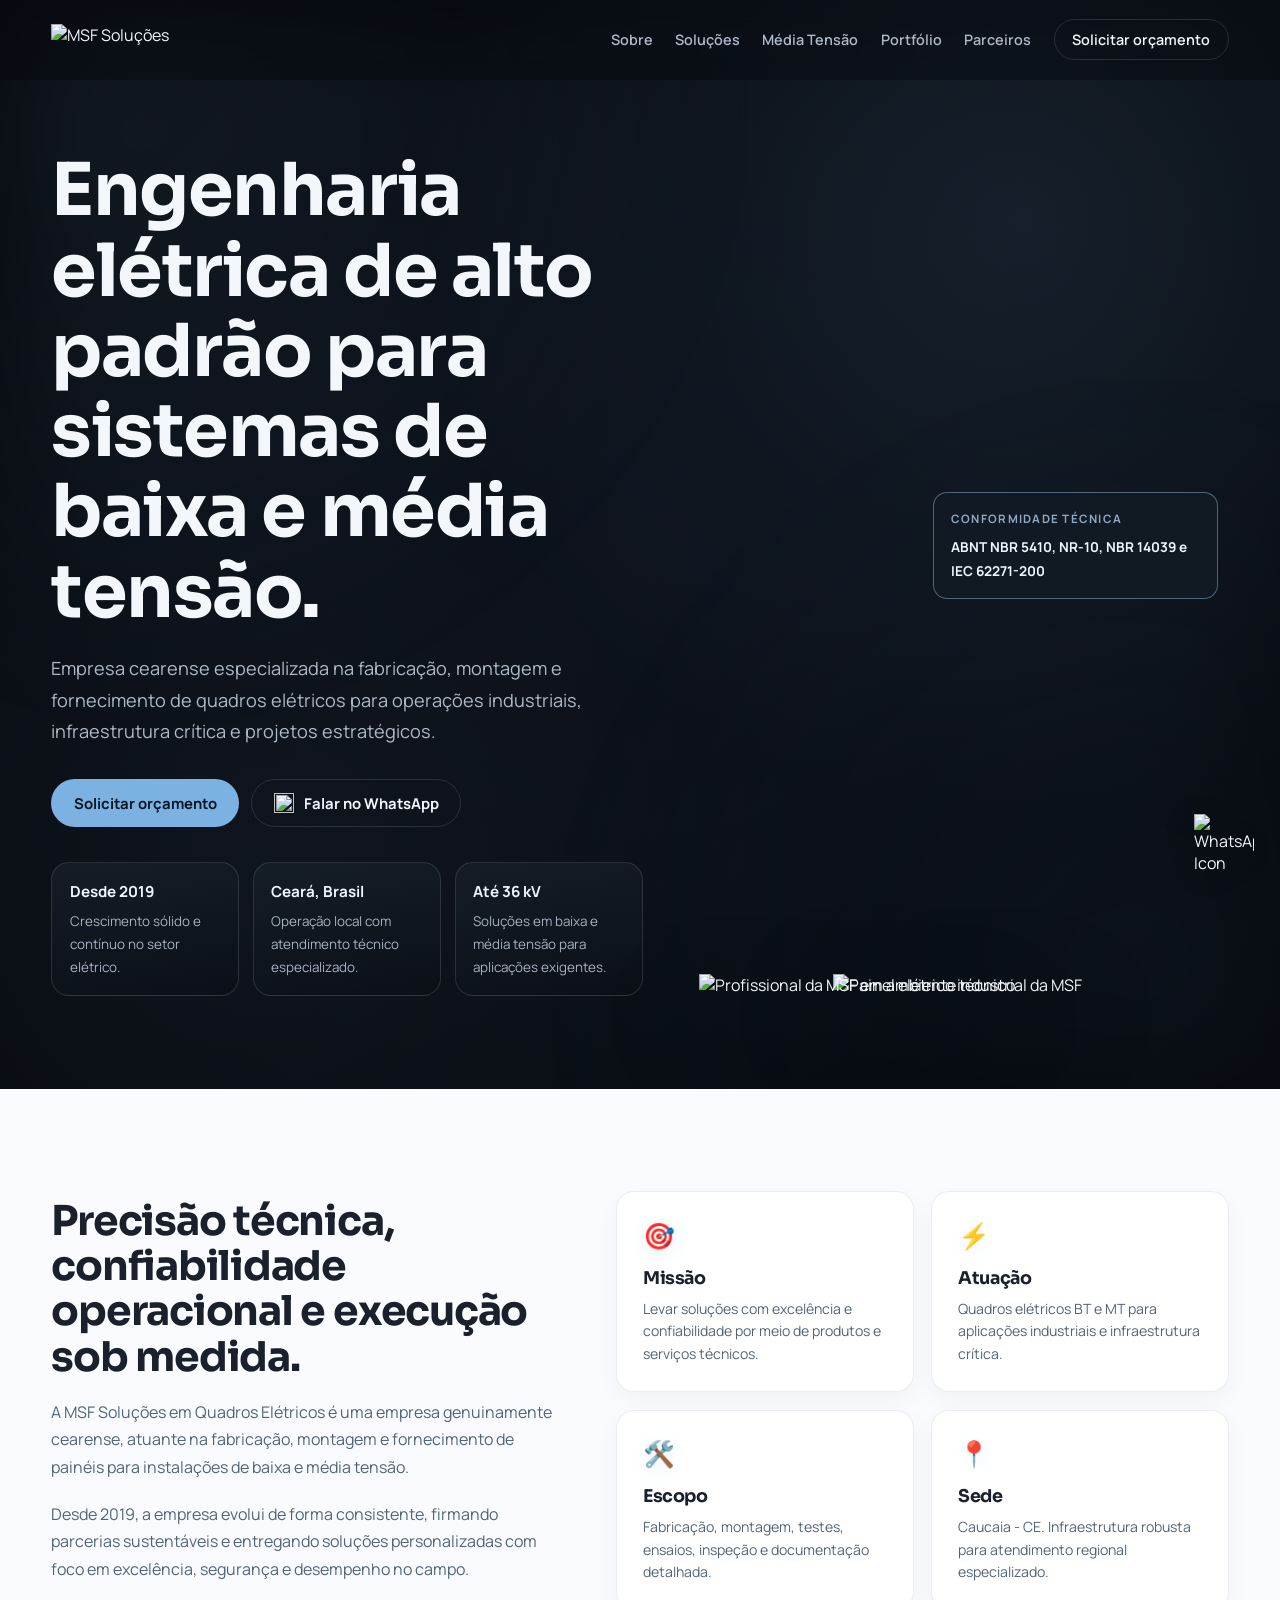
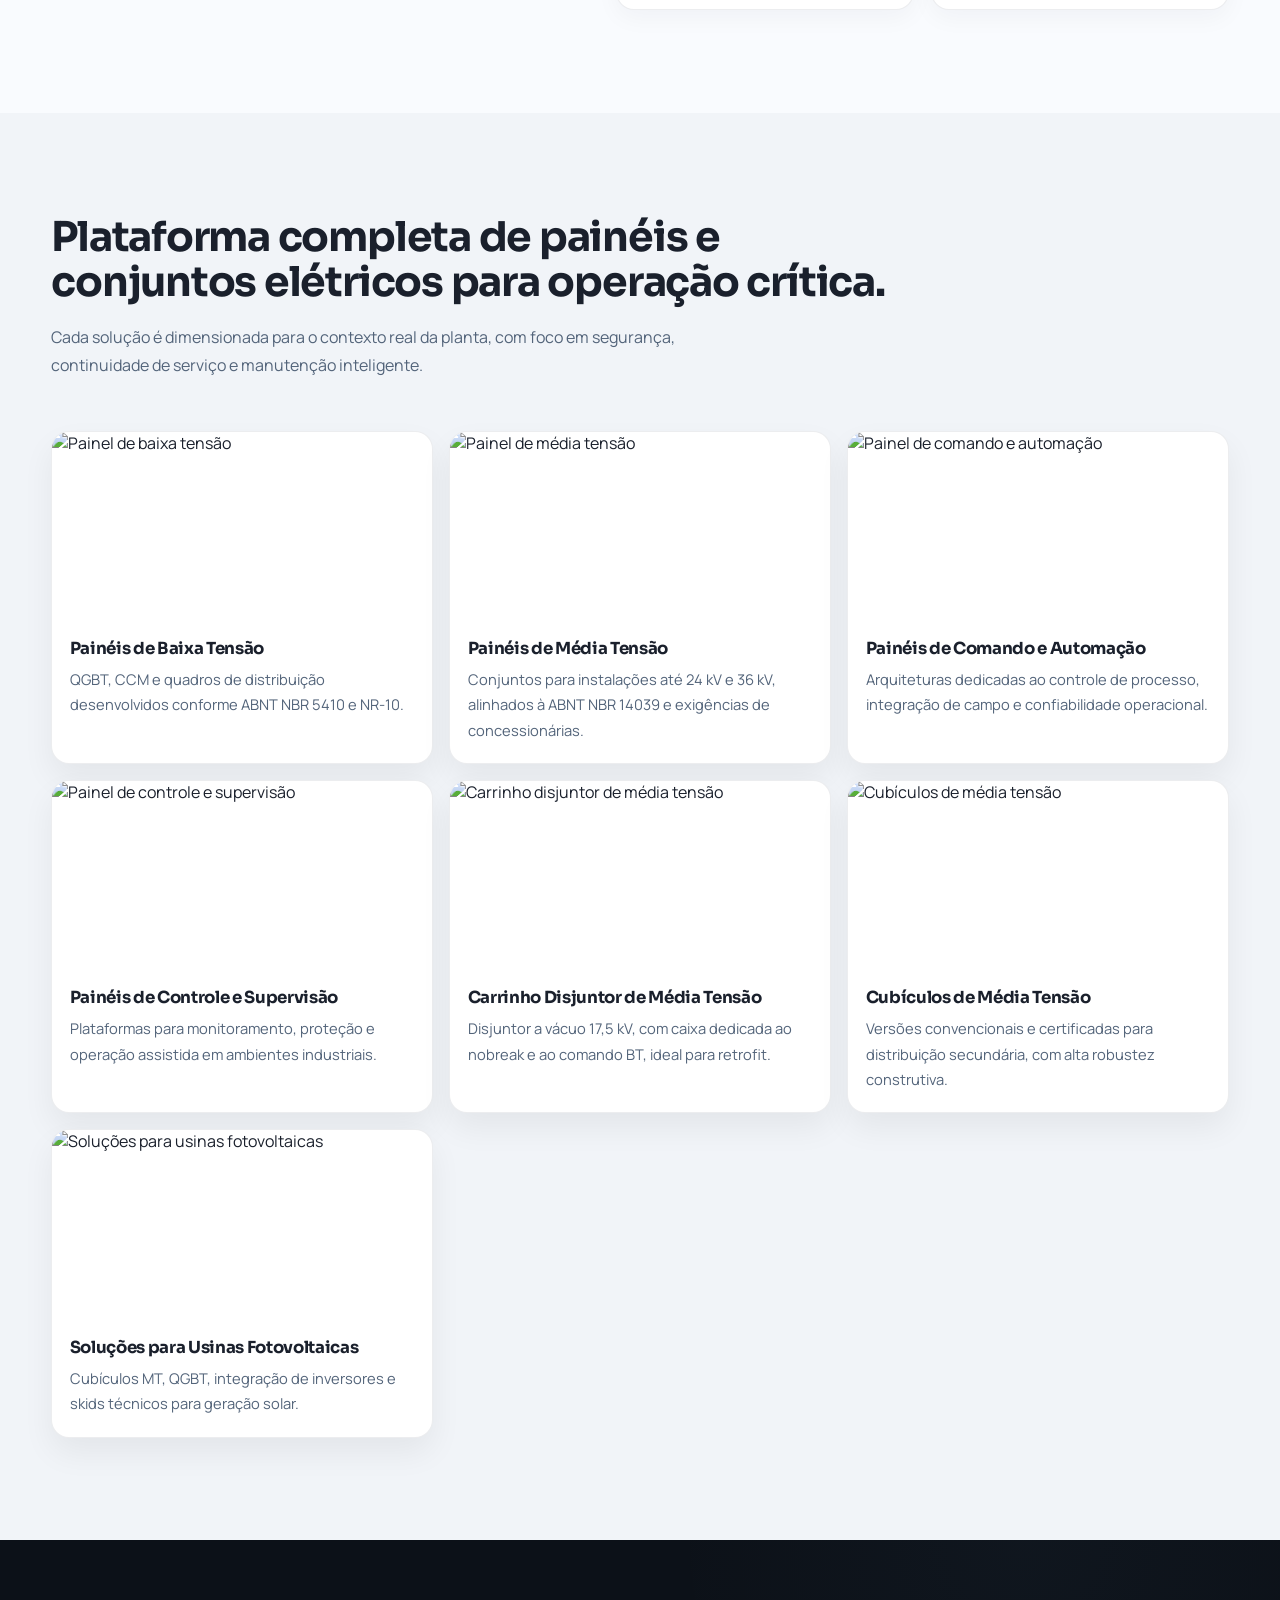
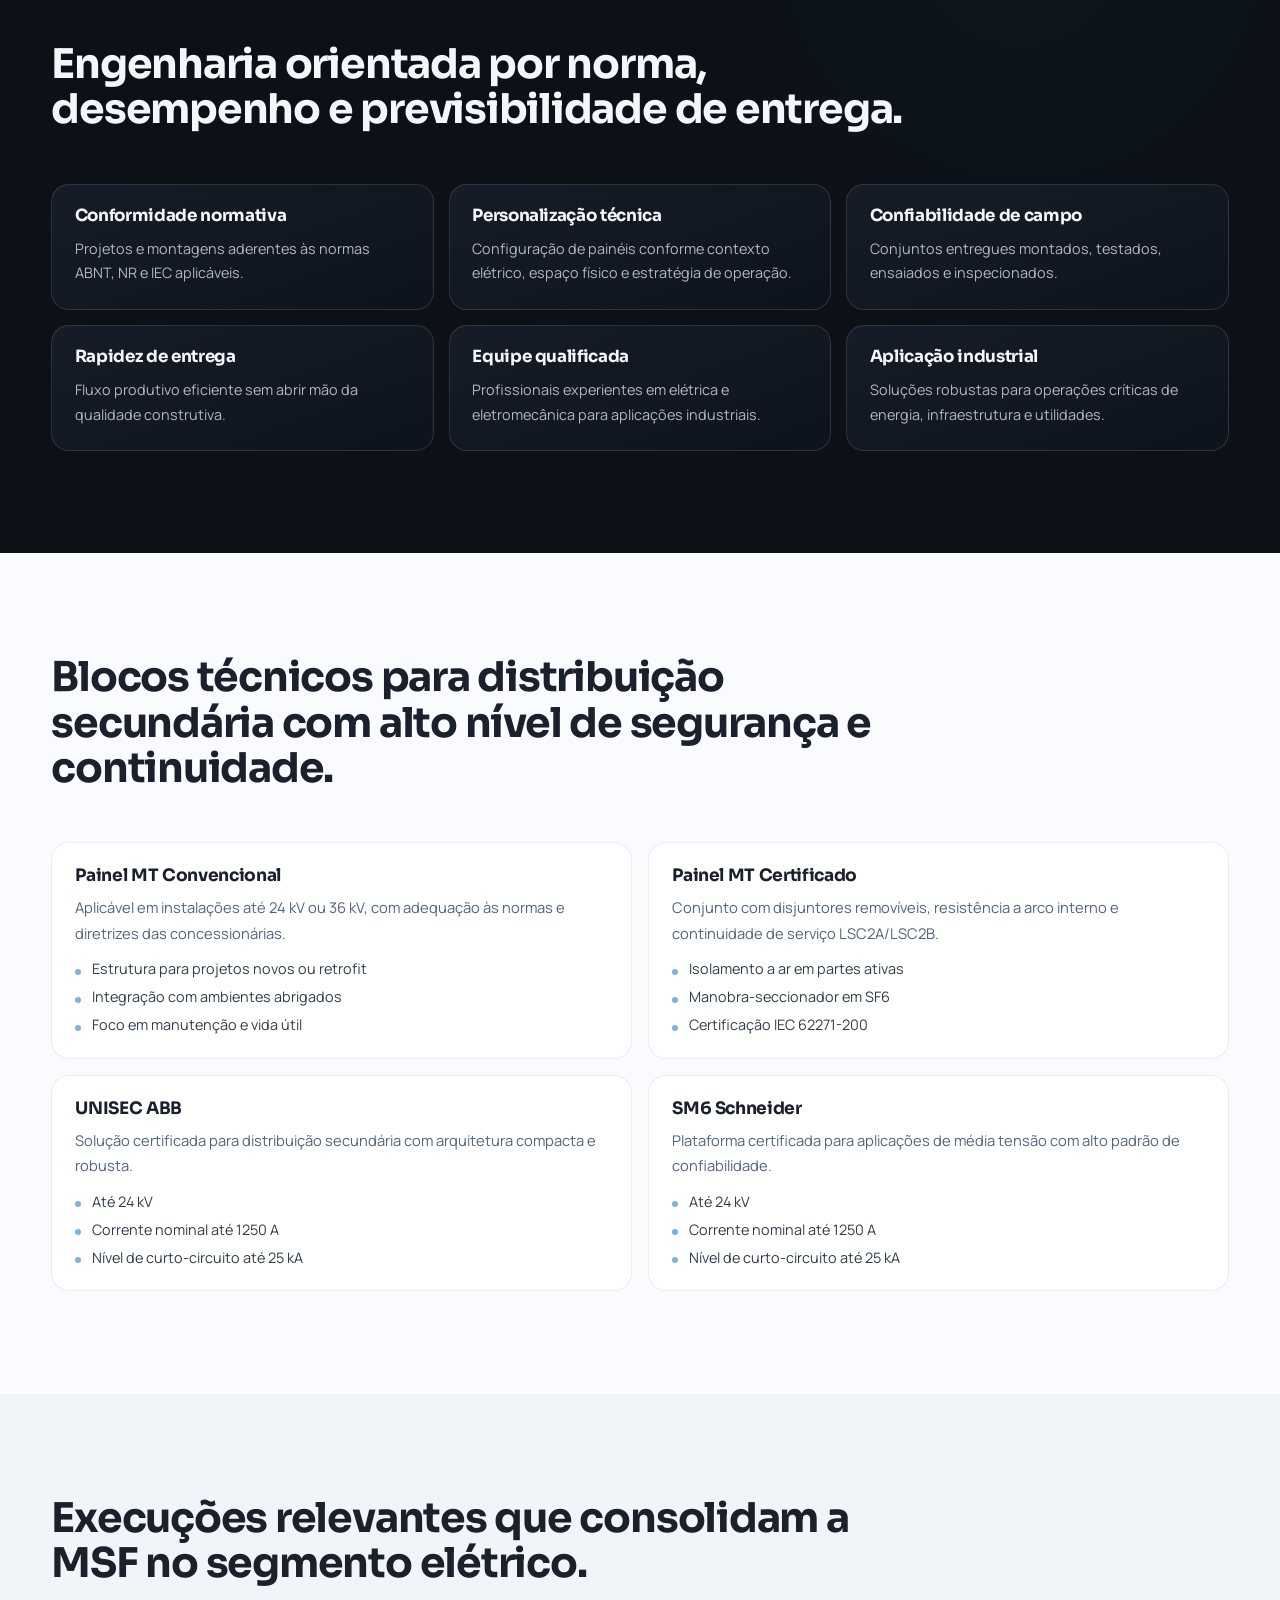
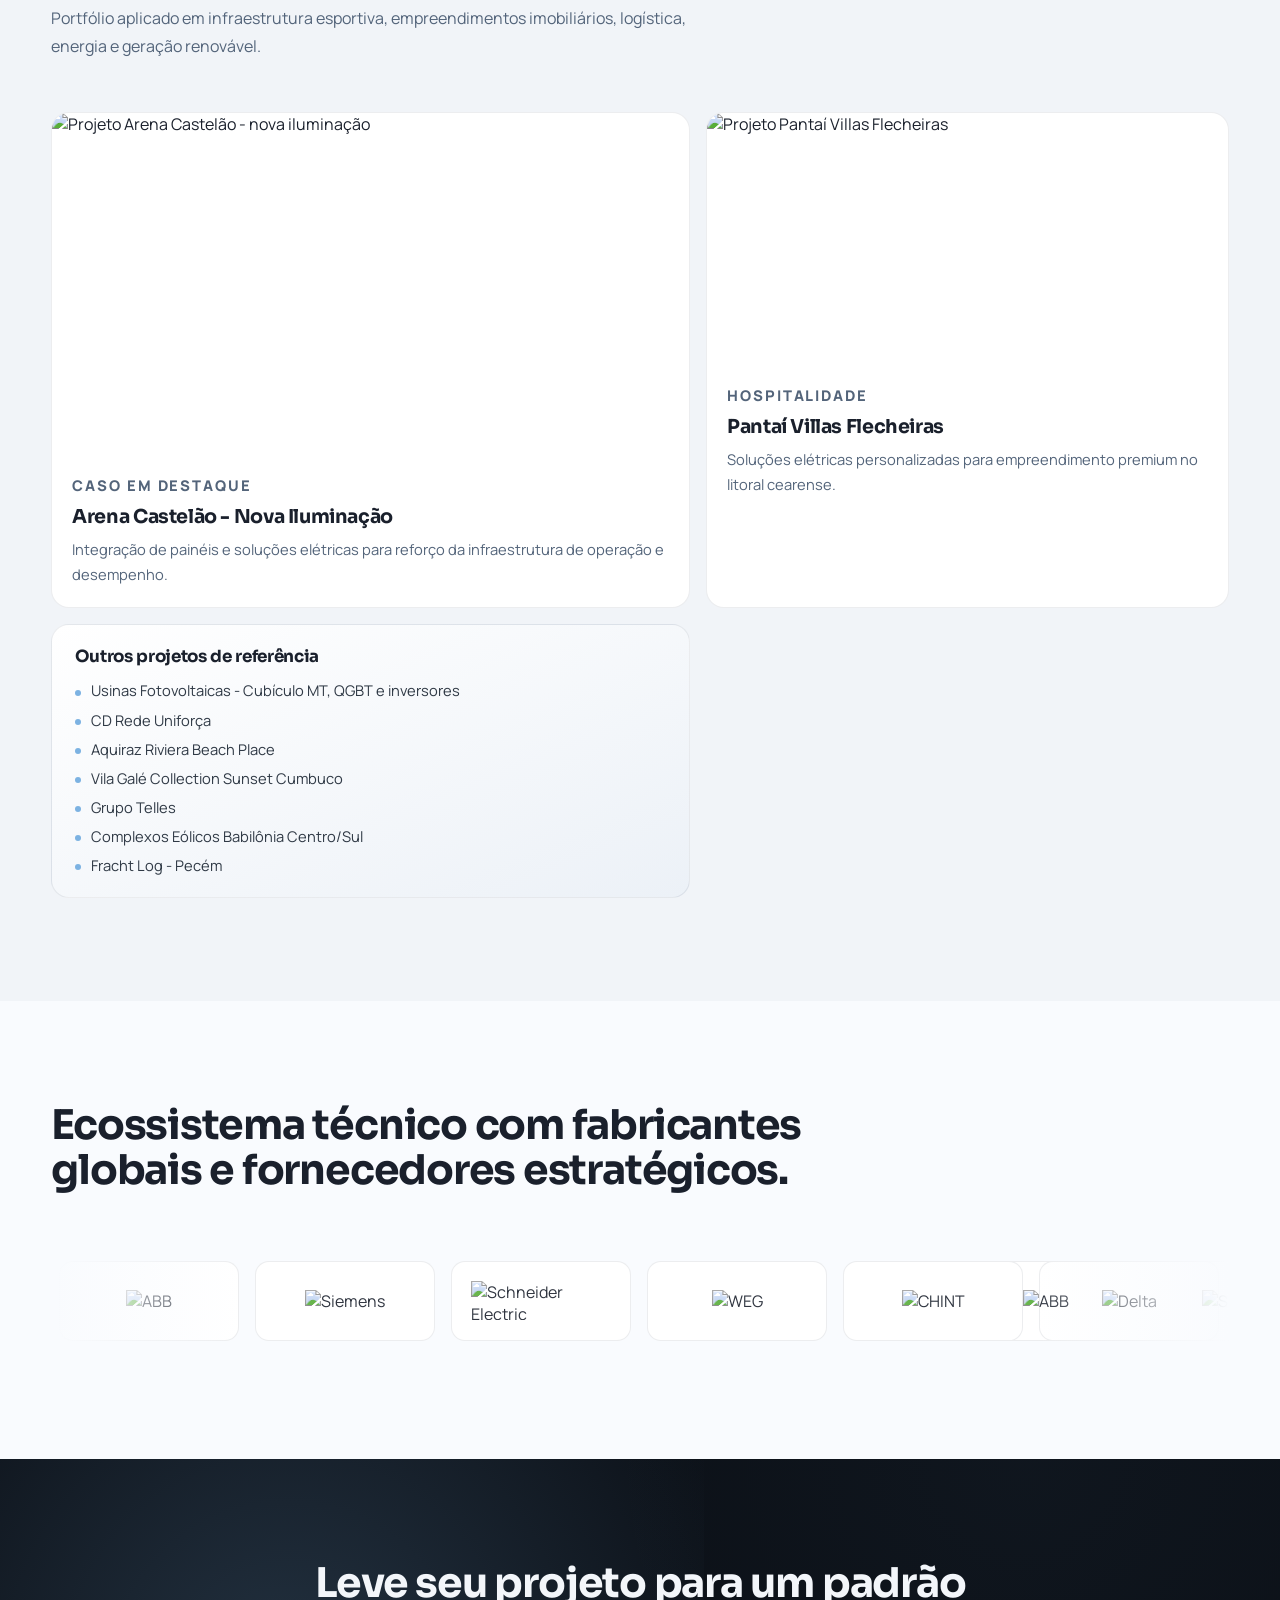
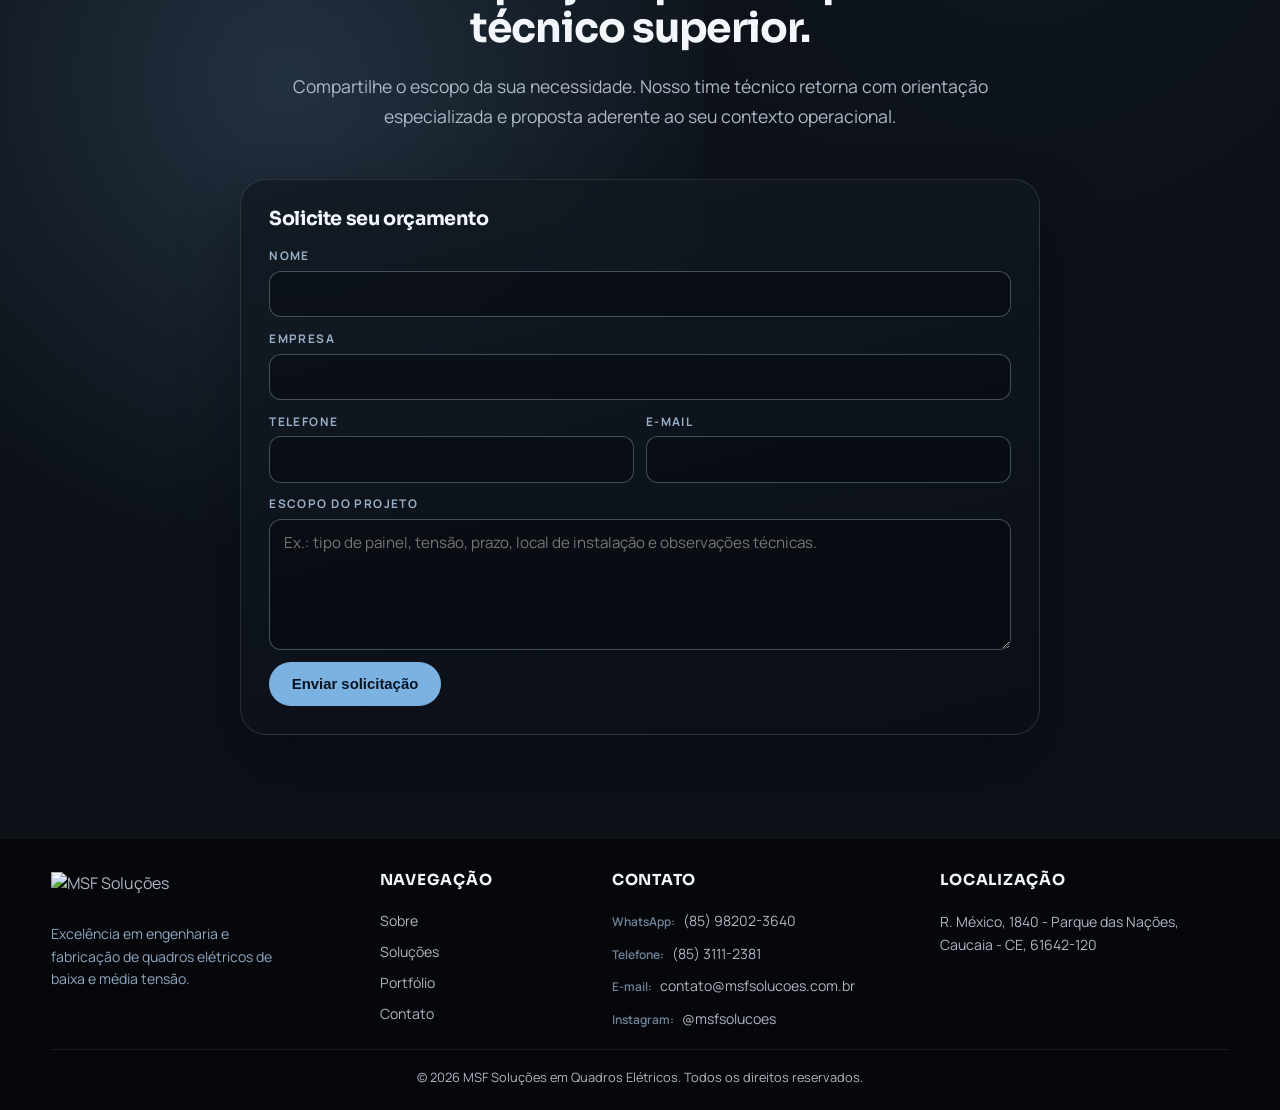
==== index.html @ 7ef476de "Seção de CTA refeita" ====
<!DOCTYPE html>
<html lang="pt-BR">
<head>
  <meta charset="UTF-8">
  <meta name="viewport" content="width=device-width, initial-scale=1.0">
  <meta name="description" content="MSF Soluções em Quadros Elétricos: engenharia, fabricação e montagem de painéis de baixa e média tensão para aplicações industriais e estratégicas.">
  <title>MSF Soluções | Engenharia em Quadros Elétricos</title>
  <link rel="icon" type="image/png" href="https://msfsolucoes.com.br/wp-content/themes/stamina/assets/img/logo.png">
  <link rel="preconnect" href="https://fonts.googleapis.com">
  <link rel="preconnect" href="https://fonts.gstatic.com" crossorigin>
  <link href="https://fonts.googleapis.com/css2?family=Manrope:wght@400;500;600;700;800&family=Sora:wght@500;600;700;800&display=swap" rel="stylesheet">
  <link rel="stylesheet" href="styles.css">
</head>
<body>
  <!-- Header -->
  <header class="site-header" id="topo">
    <div class="container header-inner">
      <a class="brand" href="#topo" aria-label="MSF Soluções - Início">
        <img src="https://msfsolucoes.com.br/wp-content/themes/stamina/assets/img/logo.webp" alt="MSF Soluções">
      </a>

      <button class="menu-toggle" type="button" aria-label="Abrir menu" aria-expanded="false" aria-controls="main-navigation">
        <span></span>
        <span></span>
      </button>

      <nav class="main-nav" id="main-navigation" aria-label="Navegação principal">
        <a href="#sobre">Sobre</a>
        <a href="#solucoes">Soluções</a>
        <a href="#media-tensao">Média Tensão</a>
        <a href="#portfolio">Portfólio</a>
        <a href="#parceiros">Parceiros</a>
        <a href="#contato" class="btn btn-nav">Solicitar orçamento</a>
      </nav>
    </div>
  </header>
  <div class="nav-overlay" aria-hidden="true"></div>

  <main>
    <!-- Hero -->
    <section class="hero" id="inicio">
      <div class="hero-gradient" aria-hidden="true"></div>
      <div class="container hero-grid">
        <div class="hero-content" data-reveal>
          <h1>Engenharia elétrica de alto padrão para sistemas de baixa e média tensão.</h1>
          <p class="hero-subheadline">
            Empresa cearense especializada na fabricação, montagem e fornecimento de quadros elétricos para operações
            industriais, infraestrutura crítica e projetos estratégicos.
          </p>

          <div class="hero-actions">
            <a class="btn btn-primary" href="#contato">Solicitar orçamento</a>
            <a class="btn btn-ghost btn-whatsapp-hero" href="https://wa.me/5585982023640?text=Olá%2C%20vim%20pelo%20site%20da%20MSF%20e%20quero%20falar%20sobre%20um%20projeto." target="_blank" rel="noopener noreferrer">
              <img src="https://upload.wikimedia.org/wikipedia/commons/6/6b/WhatsApp.svg" alt="" width="20" height="20">
              Falar no WhatsApp
            </a>
          </div>

          <ul class="hero-metrics" aria-label="Indicadores MSF">
            <li>
              <strong>Desde 2019</strong>
              <span>Crescimento sólido e contínuo no setor elétrico.</span>
            </li>
            <li>
              <strong>Ceará, Brasil</strong>
              <span>Operação local com atendimento técnico especializado.</span>
            </li>
            <li>
              <strong>Até 36 kV</strong>
              <span>Soluções em baixa e média tensão para aplicações exigentes.</span>
            </li>
          </ul>
        </div>

        <div class="hero-visual" data-reveal>
          <img class="hero-panel" src="https://msfsolucoes.com.br/wp-content/themes/stamina/assets/img/panel.webp" alt="Painel elétrico industrial da MSF">
          <img class="hero-worker" src="https://msfsolucoes.com.br/wp-content/themes/stamina/assets/img/worker.webp" alt="Profissional da MSF em ambiente técnico">
          <div class="hero-spec-card">
            <p>Conformidade técnica</p>
            <strong>ABNT NBR 5410, NR-10, NBR 14039 e IEC 62271-200</strong>
          </div>
        </div>
      </div>
    </section>

    <!-- Sobre -->
    <section class="section section-light" id="sobre">
      <div class="container split-layout">
        <div class="section-copy" data-reveal>
          <h2 class="section-title">Precisão técnica, confiabilidade operacional e execução sob medida.</h2>
          <p>
            A MSF Soluções em Quadros Elétricos é uma empresa genuinamente cearense, atuante na fabricação, montagem e
            fornecimento de painéis para instalações de baixa e média tensão.
          </p>
          <p>
            Desde 2019, a empresa evolui de forma consistente, firmando parcerias sustentáveis e entregando soluções
            personalizadas com foco em excelência, segurança e desempenho no campo.
          </p>
        </div>

        <div class="about-visual" data-reveal>
          <div class="about-grid">
            <article class="about-card">
              <div class="card-icon">🎯</div>
              <h3>Missão</h3>
              <p>Levar soluções com excelência e confiabilidade por meio de produtos e serviços técnicos.</p>
            </article>
            <article class="about-card">
              <div class="card-icon">⚡</div>
              <h3>Atuação</h3>
              <p>Quadros elétricos BT e MT para aplicações industriais e infraestrutura crítica.</p>
            </article>
            <article class="about-card">
              <div class="card-icon">🛠️</div>
              <h3>Escopo</h3>
              <p>Fabricação, montagem, testes, ensaios, inspeção e documentação detalhada.</p>
            </article>
            <article class="about-card">
              <div class="card-icon">📍</div>
              <h3>Sede</h3>
              <p>Caucaia - CE. Infraestrutura robusta para atendimento regional especializado.</p>
            </article>
          </div>
        </div>
      </div>
    </section>

    <!-- Soluções -->
    <section class="section section-muted" id="solucoes">
      <div class="container">
        <header class="section-header" data-reveal>
          <h2 class="section-title">Plataforma completa de painéis e conjuntos elétricos para operação crítica.</h2>
          <p class="section-description">Cada solução é dimensionada para o contexto real da planta, com foco em segurança, continuidade de serviço e manutenção inteligente.</p>
        </header>

        <div class="solutions-grid">
          <article class="solution-card" data-reveal>
            <img src="https://msfsolucoes.com.br/wp-content/uploads/2025/06/quadro1.webp" alt="Painel de baixa tensão">
            <h3>Painéis de Baixa Tensão</h3>
            <p>QGBT, CCM e quadros de distribuição desenvolvidos conforme ABNT NBR 5410 e NR-10.</p>
          </article>

          <article class="solution-card" data-reveal>
            <img src="https://msfsolucoes.com.br/wp-content/uploads/2025/06/quadro3.webp" alt="Painel de média tensão">
            <h3>Painéis de Média Tensão</h3>
            <p>Conjuntos para instalações até 24 kV e 36 kV, alinhados à ABNT NBR 14039 e exigências de concessionárias.</p>
          </article>

          <article class="solution-card" data-reveal>
            <img src="https://msfsolucoes.com.br/wp-content/uploads/2025/06/quadro3-1.webp" alt="Painel de comando e automação">
            <h3>Painéis de Comando e Automação</h3>
            <p>Arquiteturas dedicadas ao controle de processo, integração de campo e confiabilidade operacional.</p>
          </article>

          <article class="solution-card" data-reveal>
            <img src="https://msfsolucoes.com.br/wp-content/themes/stamina/assets/img/serv1.jpg" alt="Painel de controle e supervisão">
            <h3>Painéis de Controle e Supervisão</h3>
            <p>Plataformas para monitoramento, proteção e operação assistida em ambientes industriais.</p>
          </article>

          <article class="solution-card" data-reveal>
            <img src="https://msfsolucoes.com.br/wp-content/uploads/2025/06/quadro3.webp" alt="Carrinho disjuntor de média tensão">
            <h3>Carrinho Disjuntor de Média Tensão</h3>
            <p>Disjuntor a vácuo 17,5 kV, com caixa dedicada ao nobreak e ao comando BT, ideal para retrofit.</p>
          </article>

          <article class="solution-card" data-reveal>
            <img src="https://msfsolucoes.com.br/wp-content/uploads/2025/06/quadro3-1.webp" alt="Cubículos de média tensão">
            <h3>Cubículos de Média Tensão</h3>
            <p>Versões convencionais e certificadas para distribuição secundária, com alta robustez construtiva.</p>
          </article>

          <article class="solution-card" data-reveal>
            <img src="https://msfsolucoes.com.br/wp-content/themes/stamina/assets/img/serv1.jpg" alt="Soluções para usinas fotovoltaicas">
            <h3>Soluções para Usinas Fotovoltaicas</h3>
            <p>Cubículos MT, QGBT, integração de inversores e skids técnicos para geração solar.</p>
          </article>
        </div>
      </div>
    </section>

    <!-- Diferenciais -->
    <section class="section section-dark" id="diferenciais">
      <div class="container">
        <header class="section-header" data-reveal>
          <h2 class="section-title">Engenharia orientada por norma, desempenho e previsibilidade de entrega.</h2>
        </header>

        <div class="differentials-grid">
          <article class="differential-card" data-reveal>
            <h3>Conformidade normativa</h3>
            <p>Projetos e montagens aderentes às normas ABNT, NR e IEC aplicáveis.</p>
          </article>

          <article class="differential-card" data-reveal>
            <h3>Personalização técnica</h3>
            <p>Configuração de painéis conforme contexto elétrico, espaço físico e estratégia de operação.</p>
          </article>

          <article class="differential-card" data-reveal>
            <h3>Confiabilidade de campo</h3>
            <p>Conjuntos entregues montados, testados, ensaiados e inspecionados.</p>
          </article>

          <article class="differential-card" data-reveal>
            <h3>Rapidez de entrega</h3>
            <p>Fluxo produtivo eficiente sem abrir mão da qualidade construtiva.</p>
          </article>

          <article class="differential-card" data-reveal>
            <h3>Equipe qualificada</h3>
            <p>Profissionais experientes em elétrica e eletromecânica para aplicações industriais.</p>
          </article>

          <article class="differential-card" data-reveal>
            <h3>Aplicação industrial</h3>
            <p>Soluções robustas para operações críticas de energia, infraestrutura e utilidades.</p>
          </article>
        </div>
      </div>
    </section>

    <!-- Técnica Média Tensão -->
    <section class="section section-light" id="media-tensao">
      <div class="container">
        <header class="section-header" data-reveal>
          <h2 class="section-title">Blocos técnicos para distribuição secundária com alto nível de segurança e continuidade.</h2>
        </header>

        <div class="mv-grid">
          <article class="mv-card" data-reveal>
            <h3>Painel MT Convencional</h3>
            <p>Aplicável em instalações até 24 kV ou 36 kV, com adequação às normas e diretrizes das concessionárias.</p>
            <ul>
              <li>Estrutura para projetos novos ou retrofit</li>
              <li>Integração com ambientes abrigados</li>
              <li>Foco em manutenção e vida útil</li>
            </ul>
          </article>

          <article class="mv-card" data-reveal>
            <h3>Painel MT Certificado</h3>
            <p>Conjunto com disjuntores removíveis, resistência a arco interno e continuidade de serviço LSC2A/LSC2B.</p>
            <ul>
              <li>Isolamento a ar em partes ativas</li>
              <li>Manobra-seccionador em SF6</li>
              <li>Certificação IEC 62271-200</li>
            </ul>
          </article>

          <article class="mv-card" data-reveal>
            <h3>UNISEC ABB</h3>
            <p>Solução certificada para distribuição secundária com arquitetura compacta e robusta.</p>
            <ul>
              <li>Até 24 kV</li>
              <li>Corrente nominal até 1250 A</li>
              <li>Nível de curto-circuito até 25 kA</li>
            </ul>
          </article>

          <article class="mv-card" data-reveal>
            <h3>SM6 Schneider</h3>
            <p>Plataforma certificada para aplicações de média tensão com alto padrão de confiabilidade.</p>
            <ul>
              <li>Até 24 kV</li>
              <li>Corrente nominal até 1250 A</li>
              <li>Nível de curto-circuito até 25 kA</li>
            </ul>
          </article>
        </div>
      </div>
    </section>

    <!-- Portfólio -->
    <section class="section section-muted" id="portfolio">
      <div class="container">
        <header class="section-header" data-reveal>
          <h2 class="section-title">Execuções relevantes que consolidam a MSF no segmento elétrico.</h2>
          <p class="section-description">Portfólio aplicado em infraestrutura esportiva, empreendimentos imobiliários, logística, energia e geração renovável.</p>
        </header>

        <div class="cases-showcase">
          <article class="case-card case-card-feature" data-reveal>
            <img src="https://msfsolucoes.com.br/wp-content/themes/stamina/assets/img/serv1.jpg" alt="Projeto Arena Castelão - nova iluminação">
            <div class="case-content">
              <p class="case-label">Caso em Destaque</p>
              <h3>Arena Castelão - Nova Iluminação</h3>
              <p>Integração de painéis e soluções elétricas para reforço da infraestrutura de operação e desempenho.</p>
            </div>
          </article>

          <article class="case-card" data-reveal>
            <img src="https://msfsolucoes.com.br/wp-content/uploads/2025/06/quadro1.webp" alt="Projeto Pantaí Villas Flecheiras">
            <div class="case-content">
              <p class="case-label">Hospitalidade</p>
              <h3>Pantaí Villas Flecheiras</h3>
              <p>Soluções elétricas personalizadas para empreendimento premium no litoral cearense.</p>
            </div>
          </article>

          <article class="case-list" data-reveal>
            <h3>Outros projetos de referência</h3>
            <ul>
              <li>Usinas Fotovoltaicas - Cubículo MT, QGBT e inversores</li>
              <li>CD Rede Uniforça</li>
              <li>Aquiraz Riviera Beach Place</li>
              <li>Vila Galé Collection Sunset Cumbuco</li>
              <li>Grupo Telles</li>
              <li>Complexos Eólicos Babilônia Centro/Sul</li>
              <li>Fracht Log - Pecém</li>
            </ul>
          </article>
        </div>
      </div>
    </section>

    <!-- Parceiros -->
    <section class="section section-light" id="parceiros">
      <div class="container">
        <header class="section-header" data-reveal>
          <h2 class="section-title">Ecossistema técnico com fabricantes globais e fornecedores estratégicos.</h2>
        </header>

        <div class="carousel-container">
          <div class="carousel-track">
            <ul class="partner-grid" aria-label="Parceiros MSF">
              <li data-reveal><img src="https://upload.wikimedia.org/wikipedia/commons/0/00/ABB_logo.svg" alt="ABB"></li>
              <li data-reveal><img src="https://upload.wikimedia.org/wikipedia/commons/3/3c/Siemens_AG_logo.svg" alt="Siemens"></li>
              <li data-reveal><img src="https://upload.wikimedia.org/wikipedia/commons/d/d2/SchneiderElectric_Logo.svg" alt="Schneider Electric"></li>
              <li data-reveal><img src="https://upload.wikimedia.org/wikipedia/commons/8/81/Weg_logo_blue_vector.svg" alt="WEG"></li>
              <li data-reveal><img src="https://iconape.com/wp-content/files/zl/187698/svg/187698.svg" alt="CHINT"></li>
              <li data-reveal><img src="https://upload.wikimedia.org/wikipedia/commons/8/8c/DELTA_Electronics_Logo.png" alt="Delta"></li>
              <li data-reveal><img src="https://cdn.prod.website-files.com/66a8d3835b5045aeac88c6ee/67f72257fa47b33e78c84b66_Elitek_logo_2025.png" alt="Elitek"></li>
            </ul>
            <!-- Duplicate for seamless loop -->
            <ul class="partner-grid" aria-hidden="true">
              <li><img src="https://upload.wikimedia.org/wikipedia/commons/0/00/ABB_logo.svg" alt="ABB"></li>
              <li><img src="https://upload.wikimedia.org/wikipedia/commons/3/3c/Siemens_AG_logo.svg" alt="Siemens"></li>
              <li><img src="https://upload.wikimedia.org/wikipedia/commons/d/d2/SchneiderElectric_Logo.svg" alt="Schneider Electric"></li>
              <li><img src="https://upload.wikimedia.org/wikipedia/commons/8/81/Weg_logo_blue_vector.svg" alt="WEG"></li>
              <li><img src="https://iconape.com/wp-content/files/zl/187698/svg/187698.svg" alt="CHINT"></li>
              <li><img src="https://upload.wikimedia.org/wikipedia/commons/8/8c/DELTA_Electronics_Logo.png" alt="Delta"></li>
              <li><img src="https://cdn.prod.website-files.com/66a8d3835b5045aeac88c6ee/67f72257fa47b33e78c84b66_Elitek_logo_2025.png" alt="Elitek"></li>
            </ul>
          </div>
        </div>
      </div>
    </section>

    <!-- Contato -->
    <section class="section section-dark section-contact" id="contato">
      <div class="container contact-layout">
        <div class="contact-copy" data-reveal>
          <h2 class="section-title">Leve seu projeto para um padrão técnico superior.</h2>
          <p>
            Compartilhe o escopo da sua necessidade. Nosso time técnico retorna com orientação especializada e proposta
            aderente ao seu contexto operacional.
          </p>

        </div>

        <form class="contact-form" action="#" method="post" data-reveal>
          <h3>Solicite seu orçamento</h3>
          <div class="form-row">
            <label for="nome">Nome</label>
            <input id="nome" name="nome" type="text" required>
          </div>

          <div class="form-row">
            <label for="empresa">Empresa</label>
            <input id="empresa" name="empresa" type="text">
          </div>

          <div class="form-grid">
            <div class="form-row">
              <label for="telefone">Telefone</label>
              <input id="telefone" name="telefone" type="tel" required>
            </div>
            <div class="form-row">
              <label for="email">E-mail</label>
              <input id="email" name="email" type="email" required>
            </div>
          </div>

          <div class="form-row">
            <label for="escopo">Escopo do projeto</label>
            <textarea id="escopo" name="escopo" rows="5" placeholder="Ex.: tipo de painel, tensão, prazo, local de instalação e observações técnicas." required></textarea>
          </div>

          <button class="btn btn-primary" type="submit">Enviar solicitação</button>
        </form>
      </div>
    </section>
  </main>

  <!-- Footer -->
  <footer class="site-footer">
    <div class="container footer-grid">
      <div class="footer-brand-column">
        <a class="brand footer-brand" href="#topo" aria-label="Voltar ao topo">
          <img src="https://msfsolucoes.com.br/wp-content/themes/stamina/assets/img/logo.webp" alt="MSF Soluções">
        </a>
        <p class="footer-tagline">Excelência em engenharia e fabricação de quadros elétricos de baixa e média tensão.</p>
      </div>

      <div class="footer-nav-column">
        <h4>Navegação</h4>
        <nav class="footer-links">
          <a href="#sobre">Sobre</a>
          <a href="#solucoes">Soluções</a>
          <a href="#portfolio">Portfólio</a>
          <a href="#contato">Contato</a>
        </nav>
      </div>

      <div class="footer-contact-column">
        <h4>Contato</h4>
        <div class="footer-contact-info">
          <a href="https://wa.me/5585982023640" target="_blank" rel="noopener noreferrer"><span>WhatsApp:</span> (85) 98202-3640</a>
          <a href="tel:+558531112381"><span>Telefone:</span> (85) 3111-2381</a>
          <a href="mailto:contato@msfsolucoes.com.br"><span>E-mail:</span> contato@msfsolucoes.com.br</a>
          <a href="https://instagram.com/msfsolucoes" target="_blank" rel="noopener noreferrer"><span>Instagram:</span> @msfsolucoes</a>
        </div>
      </div>

      <div class="footer-address-column">
        <h4>Localização</h4>
        <p>R. México, 1840 - Parque das Nações, Caucaia - CE, 61642-120</p>
      </div>
    </div>

    <div class="container footer-bottom">
      <p>© <span id="currentYear"></span> MSF Soluções em Quadros Elétricos. Todos os direitos reservados.</p>
    </div>
  </footer>

  <!-- WhatsApp Flutuante -->
  <a class="whatsapp-float" href="https://wa.me/5585982023640?text=Olá%2C%20vim%20pelo%20site%20da%20MSF%20e%20quero%20um%20orçamento." target="_blank" rel="noopener noreferrer" aria-label="Falar com a MSF no WhatsApp">
    <img src="https://upload.wikimedia.org/wikipedia/commons/6/6b/WhatsApp.svg" alt="WhatsApp Icon">
  </a>

  <script src="script.js"></script>
</body>
</html>
---- styles.css ----
/* =========================
   Design Tokens
   ========================= */
:root {
  --bg: #07090d;
  --bg-soft: #0c1118;
  --bg-panel: #131a22;
  --surface: #f9fbfe; /* Softer off-white */
  --surface-alt: #f1f4f8;
  --text-light: #f3f6fa;
  --text-light-muted: #aeb9c7;
  --text-dark: #1a202c; /* Softer dark text */
  --text-dark-muted: #53647a;
  --line-light: rgba(255, 255, 255, 0.12);
  --line-dark: rgba(22, 33, 49, 0.08); /* More subtle line */
  --accent: #7cb2e2;
  --accent-strong: #9ec9ef;
  --radius-sm: 14px;
  --radius-md: 18px;
  --radius-lg: 26px;
  --shadow-soft: 0 16px 36px rgba(22, 33, 49, 0.06);
  --shadow-strong: 0 30px 60px rgba(4, 7, 12, 0.4);
  --header-height: 80px;
}

/* =========================
   Base
   ========================= */
* {
  box-sizing: border-box;
}

html {
  scroll-behavior: smooth;
}

body {
  margin: 0;
  font-family: "Manrope", "Segoe UI", sans-serif;
  color: var(--text-light);
  background: var(--bg);
  text-rendering: optimizeLegibility;
}

img {
  display: block;
  max-width: 100%;
}

a {
  color: inherit;
  text-decoration: none;
}

h1,
h2,
h3,
h4 {
  margin: 0;
  font-family: "Sora", "Avenir Next", sans-serif;
  letter-spacing: -0.02em;
  line-height: 1.1;
}

p {
  margin: 0;
  line-height: 1.72;
}

ul {
  margin: 0;
  padding: 0;
  list-style: none;
}

section {
  scroll-margin-top: calc(var(--header-height) + 20px);
}

.container {
  width: min(1200px, 92vw);
  margin-inline: auto;
}

.section {
  padding: clamp(5rem, 8vw, 8.2rem) 0;
}

.section-light {
  background: var(--surface);
  color: var(--text-dark);
}

.section-muted {
  background: var(--surface-alt);
  color: var(--text-dark);
}

.section-dark {
  background: var(--bg-soft);
  color: var(--text-light);
  background-image: radial-gradient(circle at 80% 0%, rgba(124, 178, 226, 0.03), transparent 30%);
}

.section-title {
  margin-bottom: 1.2rem;
  font-size: clamp(1.7rem, 3.2vw, 3.1rem);
  letter-spacing: -0.03em;
}

.section-description {
  max-width: 68ch;
  color: var(--text-dark-muted);
}

.section-header {
  margin-bottom: clamp(2rem, 4vw, 3.3rem);
  max-width: 860px;
}

/* =========================
   Buttons
   ========================= */
.btn {
  display: inline-flex;
  align-items: center;
  justify-content: center;
  gap: 0.4rem;
  border-radius: 999px;
  border: 1px solid transparent;
  padding: 0.8rem 1.35rem;
  font-size: 0.93rem;
  font-weight: 700;
  transition: transform 0.25s ease, background-color 0.25s ease, border-color 0.25s ease, color 0.25s ease;
}

.btn-primary {
  background: var(--accent);
  color: #071423;
  position: relative;
  overflow: hidden;
  animation: pulse-soft 3s infinite;
}

.btn-primary:hover {
  transform: translateY(-2px);
  background: var(--accent-strong);
  animation-play-state: paused;
}

.btn-primary::after {
  content: "";
  position: absolute;
  top: -50%;
  left: -60%;
  width: 20%;
  height: 200%;
  background: linear-gradient(
    to right,
    rgba(255, 255, 255, 0) 0%,
    rgba(255, 255, 255, 0.3) 50%,
    rgba(255, 255, 255, 0) 100%
  );
  transform: rotate(30deg);
  animation: shimmer 4s infinite;
}

.btn-ghost {
  border-color: var(--line-light);
  color: var(--text-light);
  overflow: hidden;
  position: relative;
  z-index: 1;
}

.btn-ghost:hover {
  transform: translateY(-2px);
  border-color: #25d366;
  background-color: #25d366;
  color: #04170c;
  box-shadow: 0 10px 20px rgba(37, 211, 102, 0.3);
}

.btn-whatsapp-hero {
  gap: 0.6rem !important;
}

.btn-whatsapp-hero img {
  width: 20px;
  height: 20px;
  transition: transform 0.3s ease;
}

.btn-whatsapp-hero:hover img {
  transform: scale(1.2);
}

/* =========================
   Header
   ========================= */
.site-header {
  position: fixed;
  inset: 0 0 auto;
  z-index: 1000;
  height: var(--header-height);
  border-bottom: 1px solid transparent;
  background: rgba(7, 9, 13, 0.4);
  backdrop-filter: blur(12px);
  transition: 
    background-color 0.4s cubic-bezier(0.4, 0, 0.2, 1), 
    border-color 0.4s cubic-bezier(0.4, 0, 0.2, 1),
    height 0.4s cubic-bezier(0.4, 0, 0.2, 1),
    transform 0.4s cubic-bezier(0.4, 0, 0.2, 1),
    box-shadow 0.4s cubic-bezier(0.4, 0, 0.2, 1);
}

.site-header.is-scrolled {
  height: calc(var(--header-height) - 15px);
  background: rgba(7, 9, 13, 0.88);
  border-bottom-color: rgba(255, 255, 255, 0.08);
  box-shadow: 0 10px 30px rgba(0, 0, 0, 0.3);
}

.site-header.is-hidden {
  transform: translateY(-100%);
}

.header-inner {
  height: 100%;
  display: flex;
  align-items: center;
  justify-content: space-between;
  gap: 1.3rem;
}

.brand img {
  width: auto;
  height: 31px;
}

.main-nav {
  display: flex;
  align-items: center;
  gap: 1.4rem;
}

.main-nav a {
  font-size: 0.9rem;
  font-weight: 600;
  color: var(--text-light-muted);
  transition: color 0.24s ease;
}

.main-nav a:hover {
  color: var(--text-light);
}

.main-nav .btn-nav {
  border-color: var(--line-light);
  color: var(--text-light);
  padding: 0.65rem 1.1rem;
  position: relative;
  overflow: hidden;
}

.main-nav .btn-nav:hover {
  border-color: rgba(124, 178, 226, 0.75);
  color: #d9ebff;
  background: rgba(124, 178, 226, 0.05);
}

.main-nav .btn-nav::after {
  content: "";
  position: absolute;
  top: -50%;
  left: -60%;
  width: 25%;
  height: 200%;
  background: linear-gradient(
    to right,
    rgba(255, 255, 255, 0) 0%,
    rgba(255, 255, 255, 0.15) 50%,
    rgba(255, 255, 255, 0) 100%
  );
  transform: rotate(30deg);
  animation: shimmer 6s infinite 1s;
}

.menu-toggle {
  display: none;
  width: 44px;
  height: 44px;
  border: 1px solid rgba(255, 255, 255, 0.17);
  border-radius: 12px;
  background: rgba(255, 255, 255, 0.03);
  align-items: center;
  justify-content: center;
  flex-direction: column;
  gap: 6px;
  cursor: pointer;
}

.menu-toggle span {
  width: 18px;
  height: 2px;
  border-radius: 999px;
  background: #eaf2fb;
  transition: transform 0.25s ease, opacity 0.25s ease;
}

.menu-toggle.is-open span:first-child {
  transform: translateY(4px) rotate(45deg);
}

.menu-toggle.is-open span:last-child {
  transform: translateY(-4px) rotate(-45deg);
}

.nav-overlay {
  position: fixed;
  inset: 0;
  z-index: 900;
  opacity: 0;
  pointer-events: none;
  background: rgba(4, 7, 11, 0.66);
  transition: opacity 0.26s ease;
}

.nav-overlay.is-active {
  opacity: 1;
  pointer-events: auto;
}

/* =========================
   Hero
   ========================= */
.hero {
  position: relative;
  min-height: 100svh;
  padding: calc(var(--header-height) + 4.4rem) 0 5.8rem;
  overflow: hidden;
  background: 
    radial-gradient(circle at 80% 20%, rgba(124, 178, 226, 0.12), transparent 45%),
    radial-gradient(circle at 20% 80%, rgba(57, 74, 96, 0.15), transparent 50%),
    radial-gradient(circle at 50% 50%, rgba(10, 15, 24, 1), #06090e);
}

.hero-gradient {
  position: absolute;
  inset: 0;
  pointer-events: none;
  background: 
    radial-gradient(circle at 10% 10%, rgba(155, 201, 239, 0.08), transparent 40%),
    radial-gradient(circle at 90% 90%, rgba(124, 178, 226, 0.05), transparent 40%);
  filter: blur(60px);
  z-index: 1;
}

.hero-grid {
  position: relative;
  z-index: 2;
  display: grid;
  grid-template-columns: minmax(0, 1.05fr) minmax(0, 0.95fr);
  gap: clamp(1.7rem, 4vw, 3.8rem);
  align-items: end;
}

.hero h1 {
  margin-bottom: 1.35rem;
  font-size: clamp(2.3rem, 5.7vw, 5.2rem);
  max-width: 11ch;
}

.hero-subheadline {
  margin-bottom: 2rem;
  max-width: 56ch;
  color: var(--text-light-muted);
  font-size: clamp(1rem, 1.42vw, 1.18rem);
}

.hero-actions {
  display: flex;
  flex-wrap: wrap;
  gap: 0.75rem;
  margin-bottom: 2.2rem;
}

.hero-metrics {
  display: grid;
  grid-template-columns: repeat(3, minmax(0, 1fr));
  gap: 0.85rem;
}

.hero-metrics li {
  border-radius: var(--radius-md);
  border: 1px solid var(--line-light);
  padding: 1.1rem;
  background: linear-gradient(170deg, rgba(22, 30, 40, 0.9), rgba(11, 16, 23, 0.85));
}

.hero-metrics strong {
  display: block;
  margin-bottom: 0.45rem;
  font-size: 0.95rem;
  color: #eff6ff;
}

.hero-metrics span {
  font-size: 0.84rem;
  line-height: 1.56;
  color: #a5b2c1;
}

.hero-visual {
  position: relative;
  min-height: 560px;
}

.hero-panel {
  position: absolute;
  right: 0;
  bottom: 0;
  width: min(74%, 430px);
  height: auto;
  object-fit: contain;
  filter: drop-shadow(0 30px 50px rgba(5, 7, 10, 0.5));
}

.hero-worker {
  position: absolute;
  left: 1%;
  bottom: 0;
  width: min(69%, 380px);
  height: auto;
  object-fit: contain;
  filter: drop-shadow(0 36px 46px rgba(6, 10, 15, 0.56));
}

.hero-spec-card {
  position: absolute;
  right: 2%;
  top: 10%;
  max-width: 285px;
  padding: 1rem 1.05rem;
  border-radius: var(--radius-sm);
  border: 1px solid rgba(159, 206, 244, 0.42);
  background: rgba(19, 27, 37, 0.82);
  backdrop-filter: blur(7px);
}

.hero-spec-card p {
  margin-bottom: 0.4rem;
  font-size: 0.72rem;
  letter-spacing: 0.11em;
  text-transform: uppercase;
  color: #8fa9c3;
  font-weight: 700;
}

.hero-spec-card strong {
  font-size: 0.85rem;
  line-height: 1.56;
  color: #eef6ff;
}

/* =========================
   Sobre
   ========================= */
.split-layout {
  display: grid;
  grid-template-columns: minmax(0, 0.9fr) minmax(0, 1.1fr);
  gap: clamp(2rem, 5vw, 4.5rem);
  align-items: center;
}

.section-copy p {
  margin-bottom: 1.2rem;
  color: var(--text-dark-muted);
}


.about-grid {
  display: grid;
  grid-template-columns: repeat(2, 1fr);
  gap: 1.1rem;
}

.about-card {
  padding: 1.6rem;
  background: #ffffff;
  border: 1px solid var(--line-dark);
  border-radius: var(--radius-md);
  box-shadow: 0 8px 24px rgba(22, 33, 49, 0.04);
  transition: all 0.35s cubic-bezier(0.4, 0, 0.2, 1);
}

.about-card:hover {
  transform: translateY(-8px);
  border-color: var(--accent);
  box-shadow: 0 16px 40px rgba(124, 178, 226, 0.12);
}

.card-icon {
  font-size: 1.6rem;
  margin-bottom: 1rem;
  filter: drop-shadow(0 4px 10px rgba(124, 178, 226, 0.2));
}

.about-card h3 {
  font-size: 1.1rem;
  margin-bottom: 0.6rem;
  color: var(--text-dark);
}

.about-card p {
  font-size: 0.88rem;
  line-height: 1.6;
  color: var(--text-dark-muted);
  margin-bottom: 0;
}

/* =========================
   Soluções
   ========================= */
.solutions-grid {
  display: grid;
  grid-template-columns: repeat(3, minmax(0, 1fr));
  gap: 1rem;
}

.solution-card {
  border-radius: var(--radius-md);
  border: 1px solid var(--line-dark);
  overflow: hidden;
  background: #ffffff;
  box-shadow: 0 15px 32px rgba(9, 15, 24, 0.06);
  transition: transform 0.3s ease, border-color 0.3s ease, box-shadow 0.3s ease;
}

.solution-card:hover {
  transform: translateY(-5px);
  border-color: var(--accent);
  box-shadow: 0 12px 40px rgba(124, 178, 226, 0.2);
}

.solution-card img {
  width: 100%;
  height: 190px;
  object-fit: cover;
}

.solution-card h3 {
  padding: 1.15rem 1.1rem 0.55rem;
  font-size: 1.04rem;
}

.solution-card p {
  padding: 0 1.1rem 1.25rem;
  color: var(--text-dark-muted);
  font-size: 0.92rem;
}

/* =========================
   Diferenciais
   ========================= */
.section-dark .section-header {
  max-width: 900px;
}

.differentials-grid {
  display: grid;
  grid-template-columns: repeat(3, minmax(0, 1fr));
  gap: 0.95rem;
}

.differential-card {
  border-radius: var(--radius-md);
  border: 1px solid var(--line-light);
  background: linear-gradient(160deg, rgba(23, 31, 42, 0.9), rgba(14, 20, 29, 0.86));
  padding: 1.4rem;
  transition: transform 0.3s cubic-bezier(0.4, 0, 0.2, 1), border-color 0.3s ease, box-shadow 0.3s ease;
}

.differential-card:hover {
  transform: translateY(-5px);
  border-color: var(--accent);
  box-shadow: 0 12px 30px rgba(124, 178, 226, 0.2);
}

.differential-card h3 {
  margin-bottom: 0.7rem;
  font-size: 1.05rem;
}

.differential-card p {
  color: var(--text-light-muted);
  font-size: 0.9rem;
}

/* =========================
   Média Tensão
   ========================= */
.mv-grid {
  display: grid;
  grid-template-columns: repeat(2, minmax(0, 1fr));
  gap: 1rem;
}

.mv-card {
  border-radius: var(--radius-md);
  border: 1px solid var(--line-dark);
  background: #ffffff;
  padding: 1.45rem;
  transition: transform 0.3s cubic-bezier(0.4, 0, 0.2, 1), border-color 0.3s ease, box-shadow 0.3s ease;
}

.mv-card:hover {
  transform: translateY(-5px);
  border-color: var(--accent);
  box-shadow: 0 12px 30px rgba(124, 178, 226, 0.15);
}

.mv-card h3 {
  margin-bottom: 0.65rem;
  font-size: 1.07rem;
}

.mv-card p {
  color: var(--text-dark-muted);
  margin-bottom: 0.85rem;
  font-size: 0.92rem;
}

.mv-card ul {
  display: grid;
  gap: 0.56rem;
}

.mv-card li {
  position: relative;
  padding-left: 1.05rem;
  color: #313d4b;
  font-size: 0.9rem;
}

.mv-card li::before {
  content: "";
  position: absolute;
  left: 0;
  top: 0.58rem;
  width: 6px;
  height: 6px;
  border-radius: 50%;
  background: var(--accent);
}

/* =========================
   Portfólio
   ========================= */
.cases-showcase {
  display: grid;
  grid-template-columns: minmax(0, 1.1fr) minmax(0, 0.9fr);
  gap: 1rem;
}

.case-card {
  border-radius: var(--radius-md);
  border: 1px solid var(--line-dark);
  background: #ffffff;
  overflow: hidden;
  transition: transform 0.3s cubic-bezier(0.4, 0, 0.2, 1), border-color 0.3s ease, box-shadow 0.3s ease;
}

.case-card:hover {
  transform: translateY(-5px);
  border-color: var(--accent);
  box-shadow: 0 12px 30px rgba(124, 178, 226, 0.15);
}

.case-card img {
  width: 100%;
  height: 250px;
  object-fit: cover;
}

.case-card-feature img {
  height: 340px;
}

.case-content {
  padding: 1.25rem;
}

.case-label {
  margin-bottom: 0.52rem;
  font-size: 0.7rem;
  text-transform: uppercase;
  letter-spacing: 0.13em;
  color: #63788f;
  font-weight: 800;
}

.case-content h3 {
  margin-bottom: 0.58rem;
  font-size: 1.2rem;
}

.case-content p {
  color: var(--text-dark-muted);
  font-size: 0.92rem;
}

.case-list {
  border-radius: var(--radius-md);
  border: 1px solid var(--line-dark);
  background: linear-gradient(158deg, #ffffff, #ecf1f7);
  padding: 1.4rem;
  transition: transform 0.3s cubic-bezier(0.4, 0, 0.2, 1), border-color 0.3s ease, box-shadow 0.3s ease;
}

.case-list:hover {
  transform: translateY(-5px);
  border-color: var(--accent);
  box-shadow: 0 12px 30px rgba(124, 178, 226, 0.15);
}

.case-list h3 {
  margin-bottom: 0.9rem;
  font-size: 1.05rem;
}

.case-list ul {
  display: grid;
  gap: 0.57rem;
}

.case-list li {
  position: relative;
  padding-left: 1.03rem;
  color: #2f3945;
  font-size: 0.92rem;
}

.case-list li::before {
  content: "";
  position: absolute;
  left: 0;
  top: 0.58rem;
  width: 6px;
  height: 6px;
  border-radius: 50%;
  background: var(--accent);
}

/* =========================
   Parceiros
   ========================= */
/* =========================
   Parceiros (Carousel)
   ========================= */
.carousel-container {
  overflow: hidden;
  padding: 1rem 0;
  position: relative;
  width: 100%;
}

/* Gradients for smooth fade-in/out edges */
.carousel-container::before,
.carousel-container::after {
  content: "";
  position: absolute;
  top: 0;
  bottom: 0;
  width: 15vw;
  z-index: 2;
  pointer-events: none;
}

.carousel-container::before {
  left: 0;
  background: linear-gradient(to right, var(--surface), transparent);
}

.carousel-container::after {
  right: 0;
  background: linear-gradient(to left, var(--surface), transparent);
}

.carousel-track {
  display: flex;
  width: max-content;
  animation: scroll-carousel 40s linear infinite;
}

.carousel-track:hover {
  animation-play-state: paused;
}

.partner-grid {
  display: flex !important;
  gap: 1rem;
  padding: 0 0.5rem;
}

.partner-grid li {
  flex: 0 0 180px;
  border-radius: var(--radius-sm);
  border: 1px solid var(--line-dark);
  background: #ffffff;
  display: flex;
  align-items: center;
  justify-content: center;
  padding: 1.2rem;
  height: 80px;
  transition: all 0.3s cubic-bezier(0.4, 0, 0.2, 1);
}

.partner-grid li img {
  max-width: 100%;
  max-height: 100%;
  width: auto;
  height: auto;
  object-fit: contain;
  opacity: 0.9;
  transition: all 0.3s ease;
}

.partner-grid li:hover {
  transform: translateY(-5px);
  border-color: var(--accent);
  box-shadow: 0 10px 25px rgba(124, 178, 226, 0.15);
}

.partner-grid li:hover img {
  opacity: 1;
  transform: scale(1.05);
}

@keyframes scroll-carousel {
  0% {
    transform: translateX(0);
  }
  100% {
    transform: translateX(-50.5%);
  }
}

/* Adjust for mobile */
@media (max-width: 720px) {
  .partner-grid li {
    flex: 0 0 140px;
    height: 70px;
    padding: 0.8rem;
  }
  
  .carousel-container::before,
  .carousel-container::after {
    width: 20px;
  }
}

/* =========================
   Contato
   ========================= */
.section-contact {
  position: relative;
  overflow: hidden;
}

.section-contact::before {
  content: "";
  position: absolute;
  inset: -35% 45% 20% -10%;
  pointer-events: none;
  background: radial-gradient(circle at center, rgba(130, 186, 235, 0.19), transparent 68%);
}

.contact-layout {
  position: relative;
  z-index: 1;
  display: flex;
  flex-direction: column;
  align-items: center;
  text-align: center;
  gap: 3rem;
}

.contact-copy {
  max-width: 800px;
}

.contact-copy p {
  color: var(--text-light-muted);
  font-size: 1.1rem;
}

.contact-form {
  width: 100%;
  max-width: 800px;
  text-align: left;
  border-radius: var(--radius-lg);
  border: 1px solid var(--line-light);
  background: linear-gradient(165deg, rgba(18, 26, 35, 0.89), rgba(10, 15, 22, 0.92));
  box-shadow: var(--shadow-strong);
  padding: clamp(1.5rem, 3vw, 3rem);
}

.contact-list {
  margin-top: 1.4rem;
  display: grid;
  gap: 0.65rem;
}

.contact-list li {
  border-radius: var(--radius-sm);
  border: 1px solid var(--line-light);
  background: rgba(14, 21, 29, 0.63);
  padding: 0.88rem 1rem;
  color: #e8f2fc;
  font-size: 0.92rem;
  transition: transform 0.3s cubic-bezier(0.4, 0, 0.2, 1), border-color 0.3s ease, box-shadow 0.3s ease;
}

.contact-list li:hover {
  transform: translateY(-5px);
  border-color: var(--accent);
  box-shadow: 0 8px 20px rgba(124, 178, 226, 0.2);
}

.contact-list span {
  display: block;
  margin-bottom: 0.24rem;
  font-size: 0.67rem;
  text-transform: uppercase;
  letter-spacing: 0.14em;
  color: #8fa7c0;
  font-weight: 800;
}

.contact-form {
  border-radius: var(--radius-lg);
  border: 1px solid var(--line-light);
  background: linear-gradient(165deg, rgba(18, 26, 35, 0.89), rgba(10, 15, 22, 0.92));
  box-shadow: var(--shadow-strong);
  padding: clamp(1.35rem, 2.2vw, 1.9rem);
}

.contact-form h3 {
  margin-bottom: 1.1rem;
  font-size: 1.2rem;
}

.form-row {
  display: grid;
  gap: 0.42rem;
  margin-bottom: 0.78rem;
}

.form-grid {
  display: grid;
  grid-template-columns: repeat(2, minmax(0, 1fr));
  gap: 0.72rem;
}

label {
  font-size: 0.74rem;
  text-transform: uppercase;
  letter-spacing: 0.12em;
  font-weight: 700;
  color: #9ab0c7;
}

input,
textarea {
  width: 100%;
  border: 1px solid rgba(182, 201, 219, 0.34);
  border-radius: 12px;
  background: rgba(5, 9, 13, 0.5);
  color: #ecf5ff;
  font-family: inherit;
  font-size: 0.95rem;
  padding: 0.74rem 0.84rem;
  transition: border-color 0.2s ease, box-shadow 0.2s ease;
}

input:focus,
textarea:focus {
  outline: none;
  border-color: rgba(156, 204, 244, 0.82);
  box-shadow: 0 0 0 3px rgba(124, 178, 226, 0.18);
}

textarea {
  resize: vertical;
  min-height: 130px;
}

/* =========================
   Footer
   ========================= */
.site-footer {
  border-top: 1px solid rgba(255, 255, 255, 0.08);
  background: #05070a;
  color: #acb6c2;
  padding: 2.1rem 0 1.4rem;
}

.footer-grid {
  display: grid;
  grid-template-columns: 1.2fr 0.8fr 1.2fr 1.2fr;
  gap: 2.5rem;
  align-items: start;
}

.footer-brand img {
  height: 32px;
  width: auto;
  margin-bottom: 1.2rem;
}

.footer-tagline {
  font-size: 0.88rem;
  line-height: 1.6;
  max-width: 25ch;
  color: #8fa7c0;
}

.footer-grid h4 {
  color: var(--text-light);
  font-size: 0.95rem;
  font-weight: 700;
  margin-bottom: 1.4rem;
  text-transform: uppercase;
  letter-spacing: 0.05em;
}

.footer-links {
  display: grid;
  gap: 0.75rem;
}

.footer-links a {
  font-size: 0.88rem;
  color: #acb6c2;
  transition: color 0.22s ease, transform 0.22s ease;
}

.footer-links a:hover {
  color: var(--accent);
  transform: translateX(4px);
}

.footer-contact-info {
  display: grid;
  gap: 0.85rem;
}

.footer-contact-info a {
  font-size: 0.88rem;
  color: #acb6c2;
  transition: color 0.22s ease;
}

.footer-contact-info a span {
  color: #6e849c;
  font-size: 0.75rem;
  font-weight: 600;
  margin-right: 0.3rem;
}

.footer-contact-info a:hover {
  color: var(--accent);
}

.footer-address-column p {
  font-size: 0.88rem;
  line-height: 1.6;
  color: #acb6c2;
}

.footer-bottom {
  margin-top: 1.3rem;
  padding-top: 1rem;
  border-top: 1px solid rgba(255, 255, 255, 0.08);
}

.footer-bottom p {
  margin: 0;
  text-align: center;
  font-size: 0.8rem;
}

/* =========================
   WhatsApp Flutuante
   ========================= */
.whatsapp-float {
  position: fixed;
  right: 1.5rem;
  bottom: 1.5rem;
  z-index: 1000;
  display: flex;
  align-items: center;
  justify-content: center;
  width: 65px;
  height: 65px;
  background: transparent;
  transition: all 0.3s cubic-bezier(0.4, 0, 0.2, 1);
  filter: drop-shadow(0 8px 16px rgba(0, 0, 0, 0.15));
  animation: whatsapp-pulse 2s infinite;
}

.whatsapp-float img {
  width: 60px;
  height: 60px;
  object-fit: contain;
}

.whatsapp-float:hover {
  transform: translateY(-10px) scale(1.15);
  filter: drop-shadow(0 12px 24px rgba(37, 211, 102, 0.4));
  animation: whatsapp-jiggle 0.6s ease infinite;
}

@keyframes shimmer {
  from { left: -60%; }
  to { left: 140%; }
}

@keyframes pulse-soft {
  0%, 100% { box-shadow: 0 0 0 0 rgba(124, 178, 226, 0.3); }
  50% { box-shadow: 0 0 0 10px rgba(124, 178, 226, 0); }
}

@keyframes whatsapp-pulse {
  0% { transform: scale(1); filter: drop-shadow(0 0 0 rgba(37, 211, 102, 0)); }
  70% { transform: scale(1.05); filter: drop-shadow(0 0 15px rgba(37, 211, 102, 0.6)); }
  100% { transform: scale(1); filter: drop-shadow(0 0 0 rgba(37, 211, 102, 0)); }
}

@keyframes whatsapp-jiggle {
  0%, 100% { transform: translateY(-10px) scale(1.15) rotate(0deg); }
  25% { transform: translateY(-10px) scale(1.15) rotate(10deg); }
  75% { transform: translateY(-10px) scale(1.15) rotate(-10deg); }
}

/* =========================
   Reveal Animation
   ========================= */
[data-reveal] {
  opacity: 0;
  transform: translateY(26px);
  transition: opacity 0.7s ease, transform 0.7s ease;
}

[data-reveal].is-visible {
  opacity: 1;
  transform: translateY(0);
}

/* =========================
   Responsive
   ========================= */
@media (max-width: 1100px) {
  .hero-grid {
    grid-template-columns: 1fr;
    align-items: start;
  }

  .hero h1 {
    max-width: 13ch;
  }

  .hero-visual {
    min-height: 460px;
  }

  .hero-panel {
    right: 6%;
  }

  .hero-worker {
    left: 7%;
  }
}

@media (max-width: 980px) {
  :root {
    --header-height: 74px;
  }

  body.nav-open {
    overflow: hidden;
  }

  .menu-toggle {
    display: inline-flex;
  }

  .main-nav {
    position: fixed;
    top: calc(var(--header-height) + 0.7rem);
    left: 1rem;
    right: 1rem;
    z-index: 980;
    border-radius: 18px;
    border: 1px solid var(--line-light);
    background: rgba(11, 16, 22, 0.97);
    padding: 0.75rem;
    display: grid;
    gap: 0.25rem;
    opacity: 0;
    transform: translateY(-10px);
    pointer-events: none;
    transition: opacity 0.24s ease, transform 0.24s ease;
  }

  .main-nav.is-open {
    opacity: 1;
    transform: translateY(0);
    pointer-events: auto;
  }

  .main-nav a {
    border-radius: 10px;
    padding: 0.68rem 0.8rem;
  }

  .main-nav a:hover {
    background: rgba(124, 178, 226, 0.1);
  }

  .main-nav .btn-nav {
    margin-top: 0.35rem;
    text-align: center;
  }

  .split-layout,
  .cases-showcase {
    grid-template-columns: 1fr;
  }

  .solutions-grid,
  .differentials-grid,
  .mv-grid {
    grid-template-columns: repeat(2, minmax(0, 1fr));
  }

  .partner-grid {
    grid-template-columns: repeat(4, minmax(0, 1fr));
  }

  .footer-grid {
    grid-template-columns: repeat(2, 1fr);
    gap: 3rem;
    text-align: left;
  }

  .footer-brand-column {
    grid-column: span 2;
  }

  .footer-links {
    justify-content: start;
  }
}

@media (max-width: 720px) {
  .section {
    padding: 4.4rem 0;
  }

  .hero {
    min-height: auto;
    padding-top: calc(var(--header-height) + 3.3rem);
  }

  .hero-metrics,
  .solutions-grid,
  .differentials-grid,
  .mv-grid,
  .partner-grid,
  .form-grid {
    grid-template-columns: 1fr;
  }

  .hero-visual {
    min-height: 380px;
  }

  .hero-panel {
    width: min(78%, 340px);
    right: 2%;
  }

  .hero-worker {
    width: min(66%, 285px);
    left: 2%;
  }

  .hero-spec-card {
    top: 2%;
    right: 4%;
    max-width: 250px;
  }

  .case-card-feature img,
  .case-card img,
  .solution-card img {
    height: 215px;
  }

  .whatsapp-float {
    min-width: auto;
    padding: 0.78rem 0.94rem;
    right: 0.85rem;
    bottom: 0.85rem;
  }
}

@media (prefers-reduced-motion: reduce) {
  *,
  *::before,
  *::after {
    animation-duration: 0.01ms !important;
    animation-iteration-count: 1 !important;
    transition-duration: 0.01ms !important;
    scroll-behavior: auto !important;
  }

  [data-reveal] {
    opacity: 1;
    transform: none;
  }
}
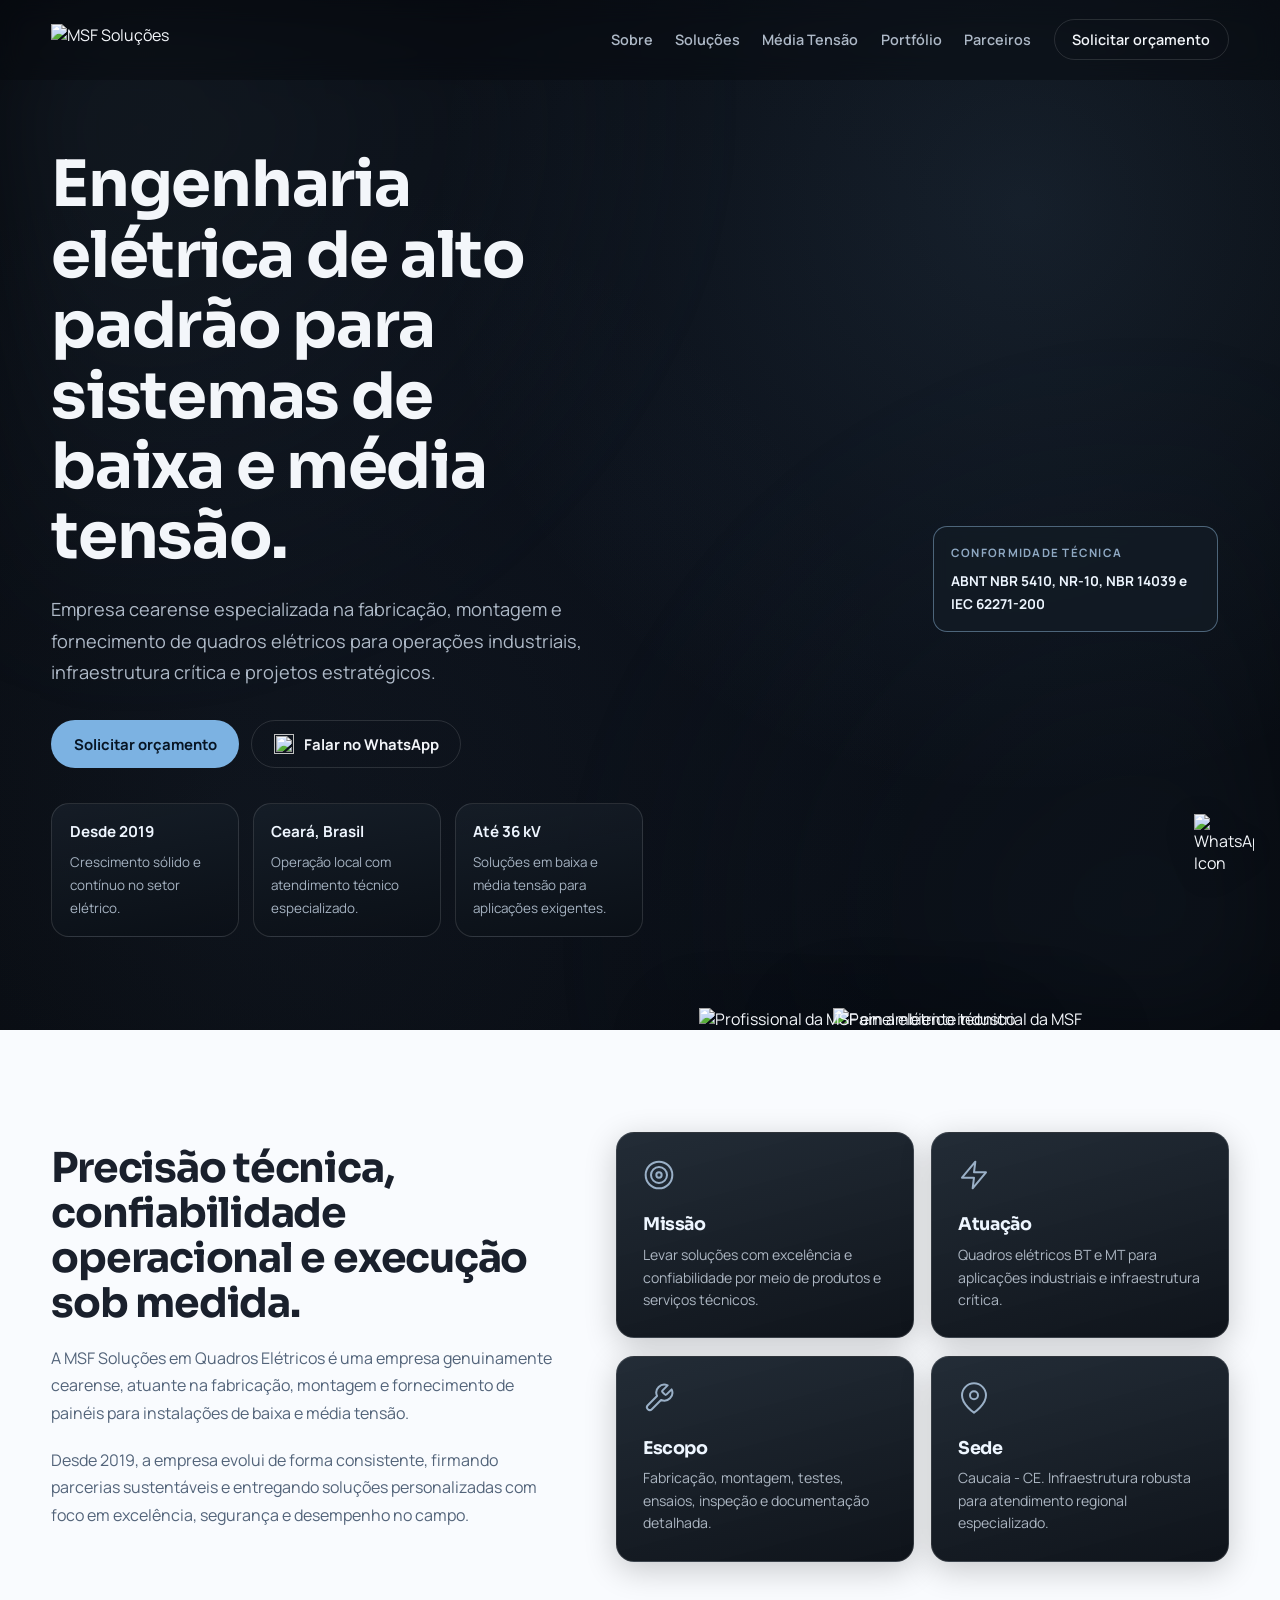
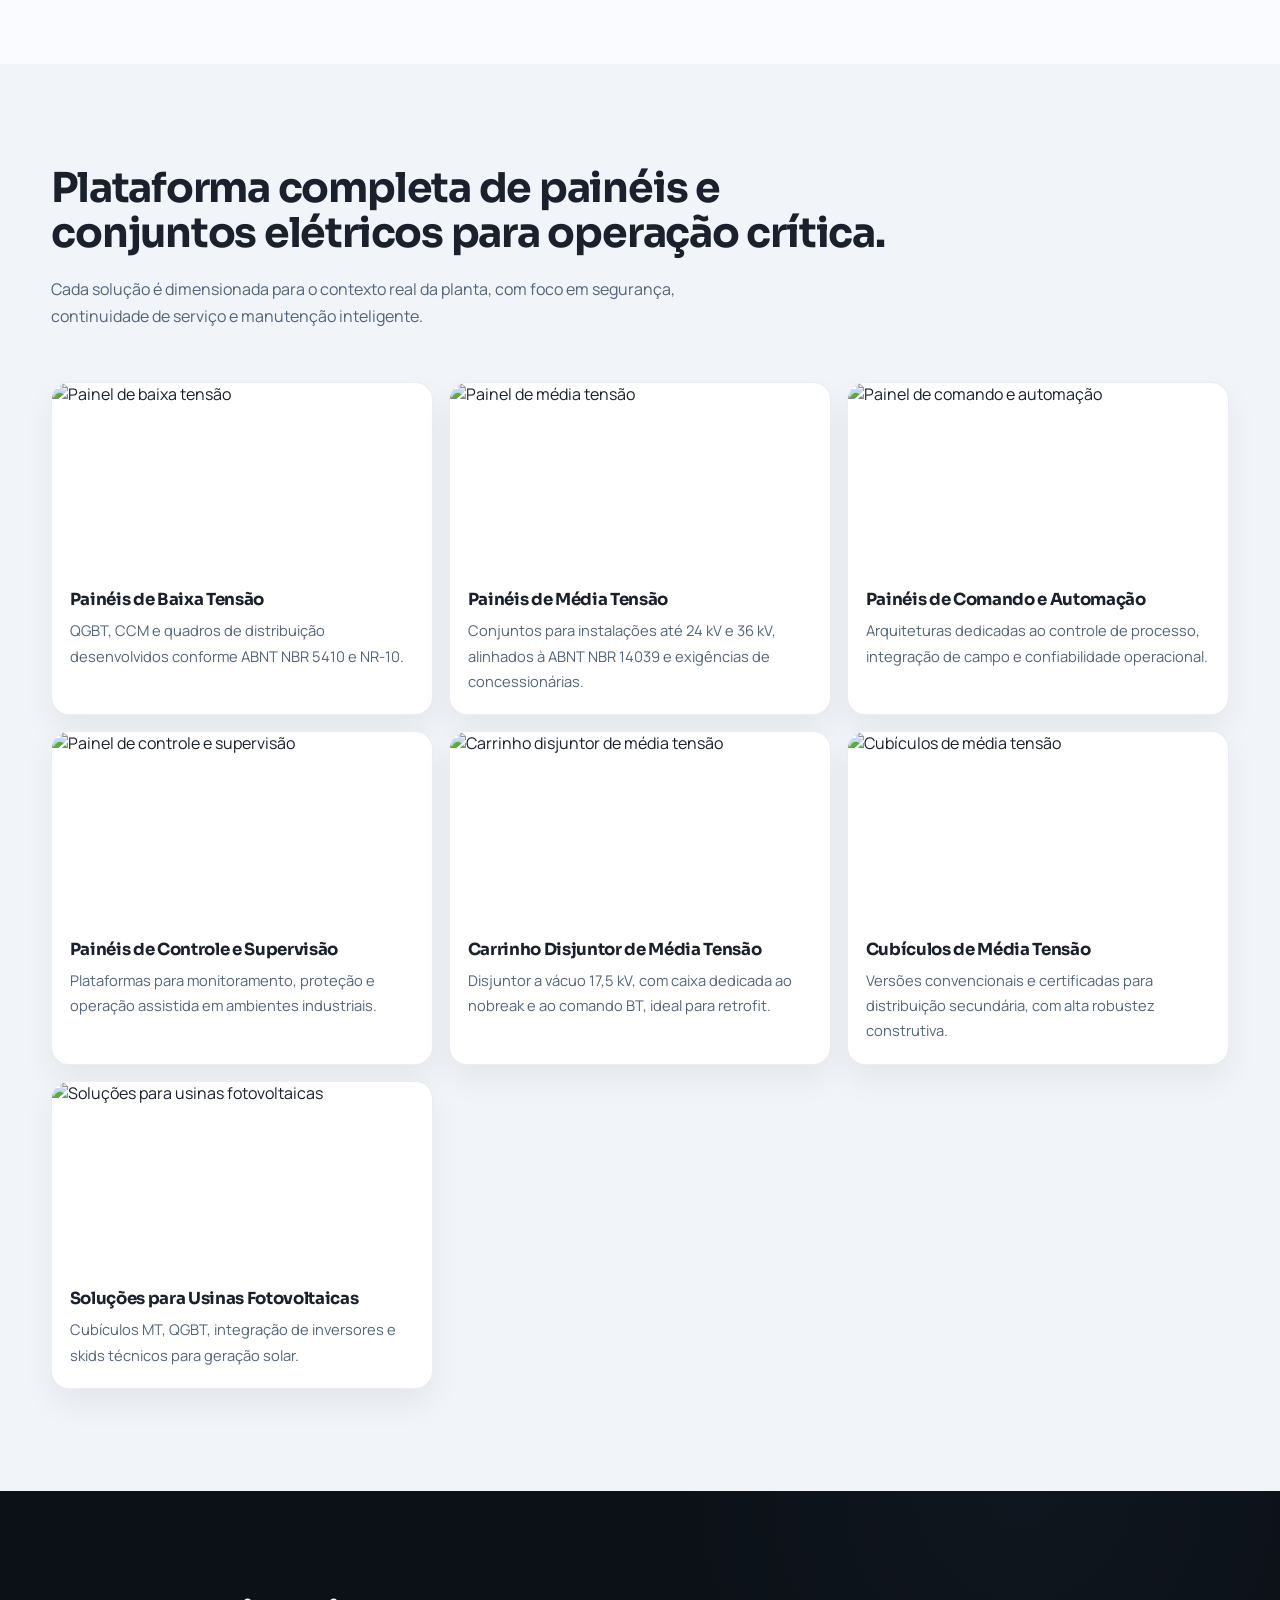
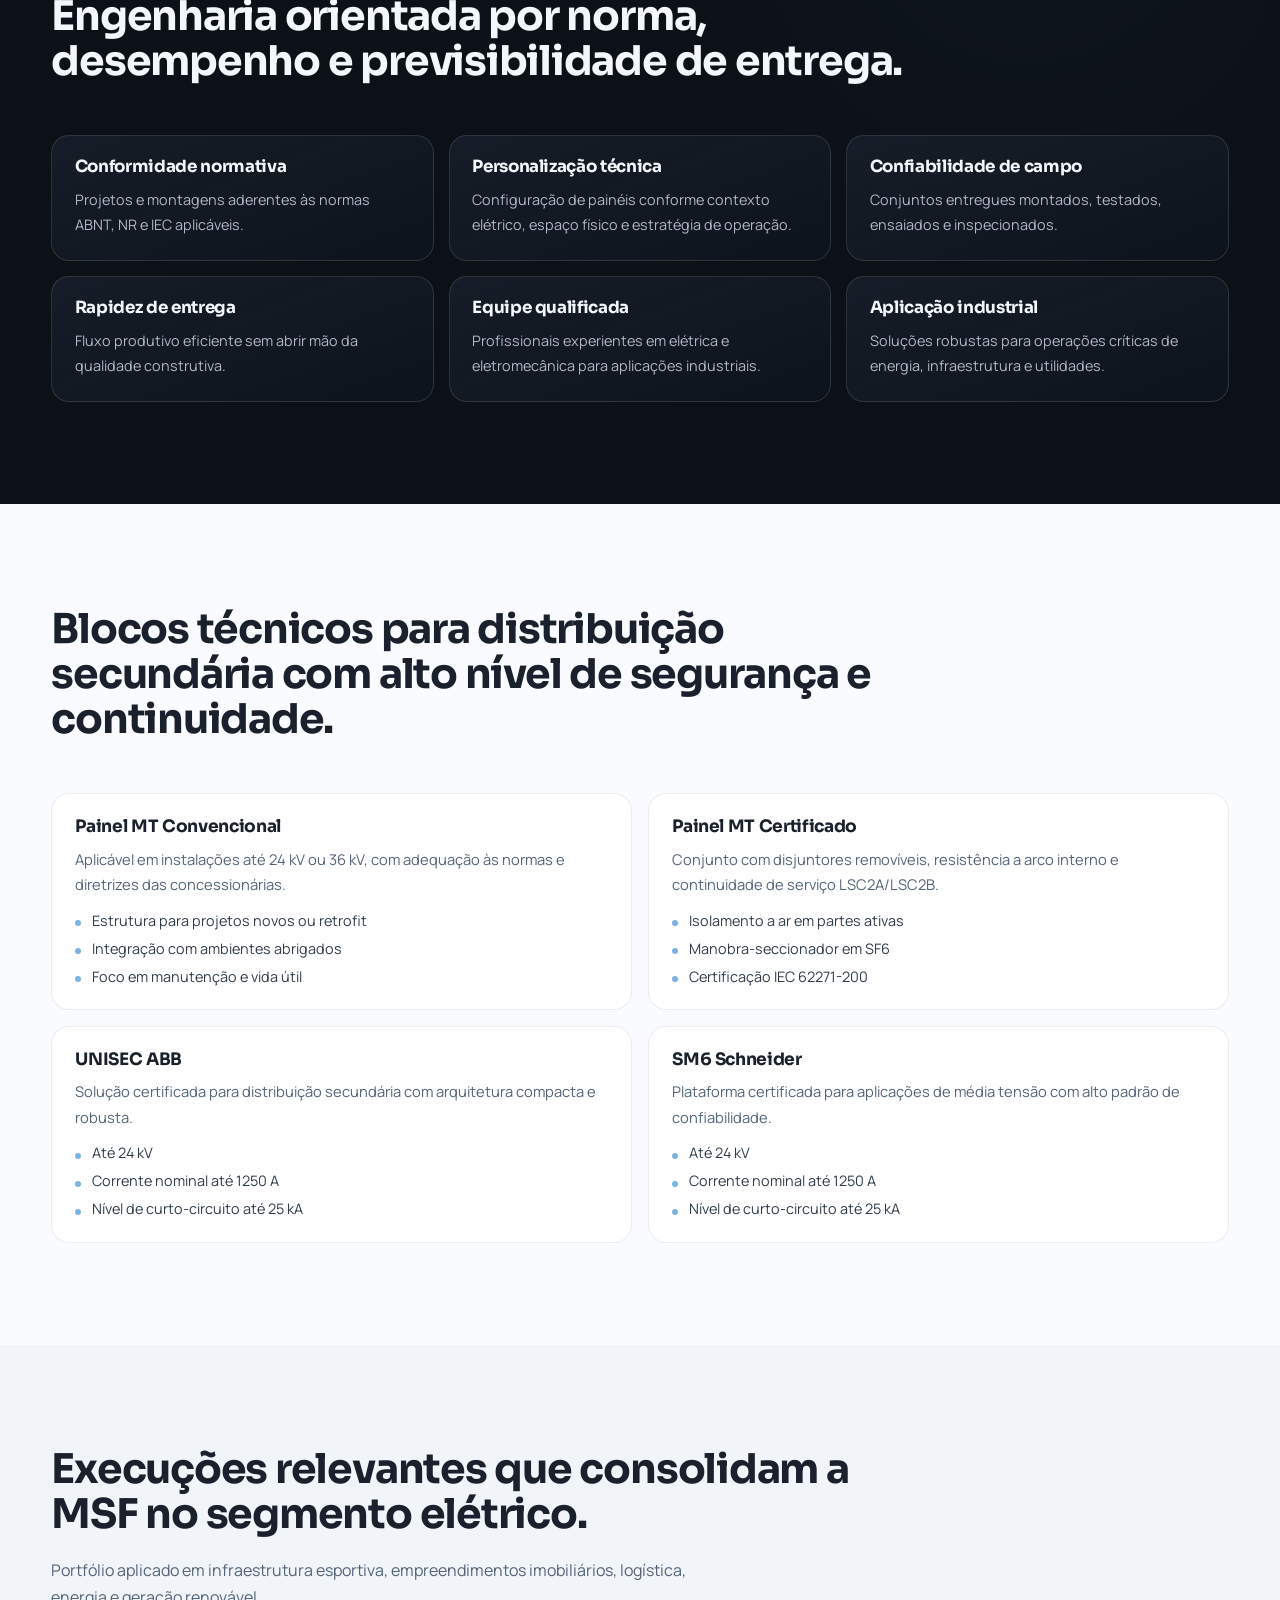
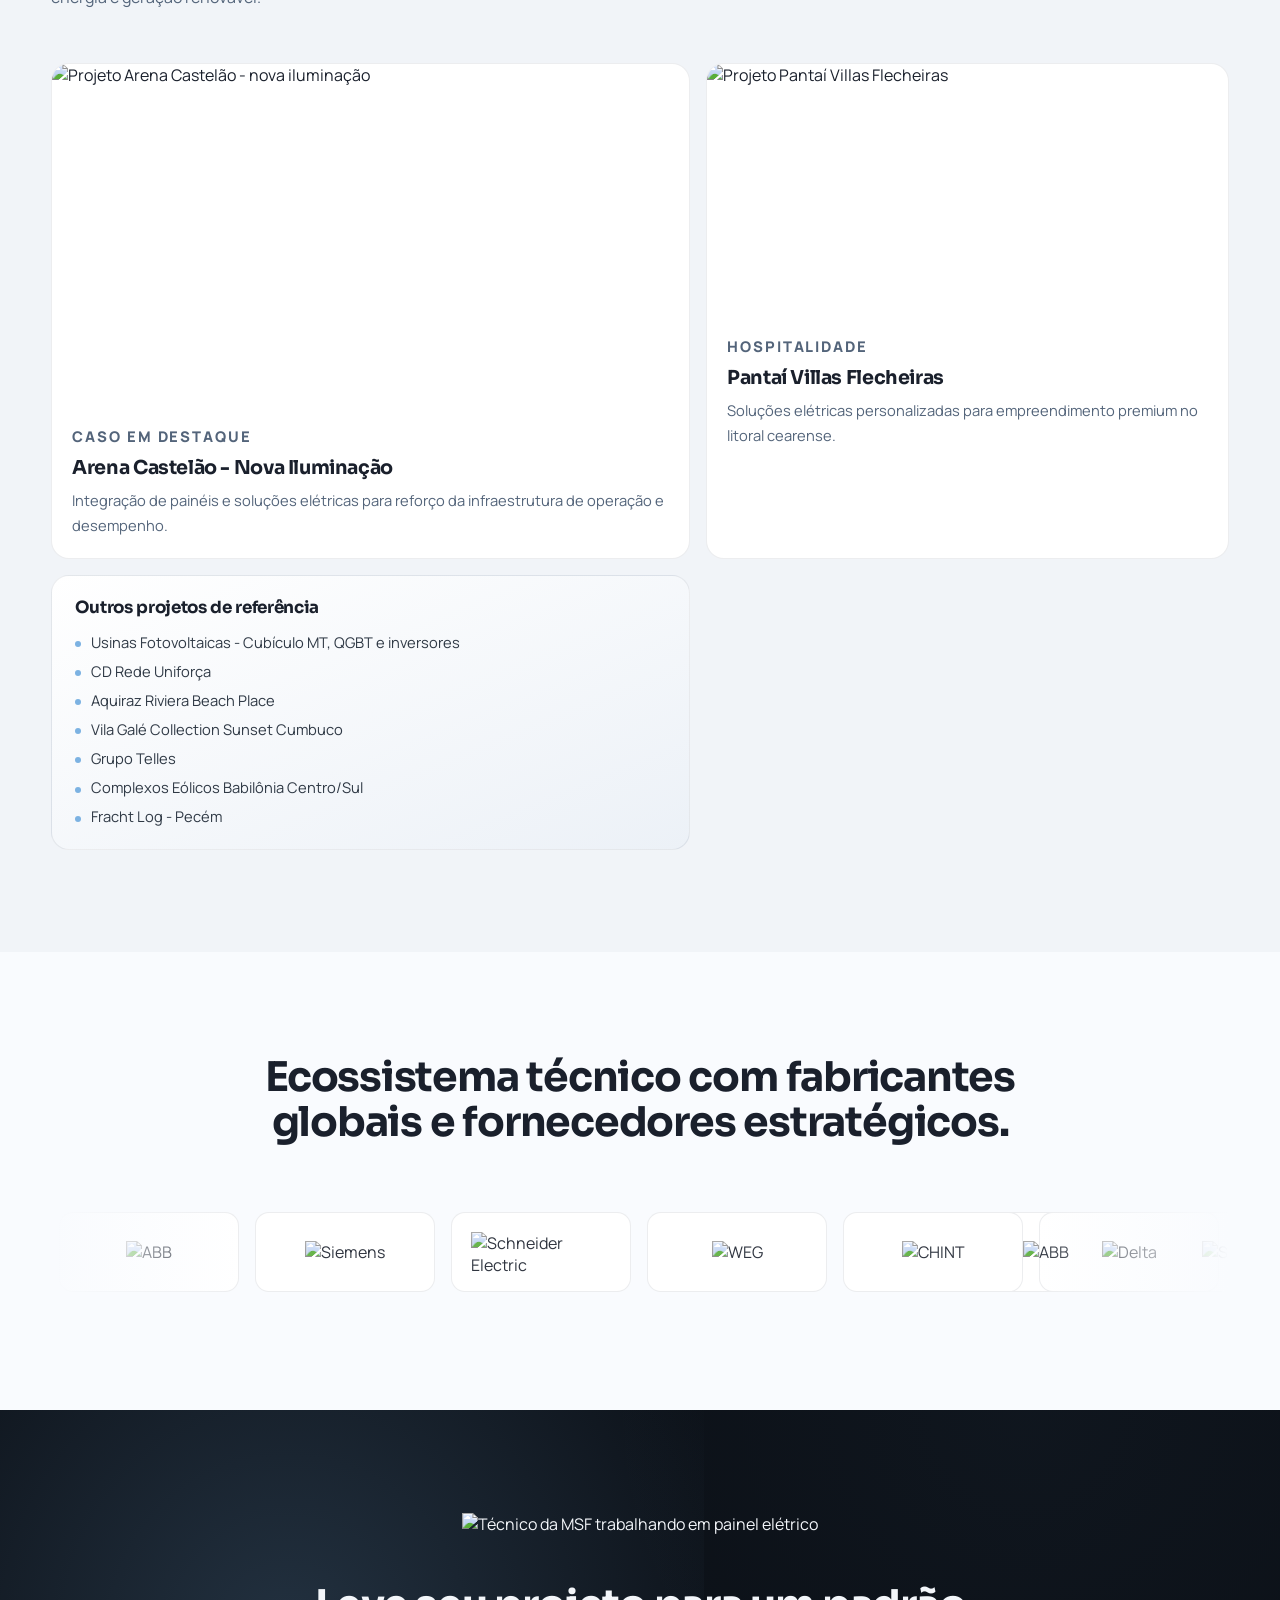
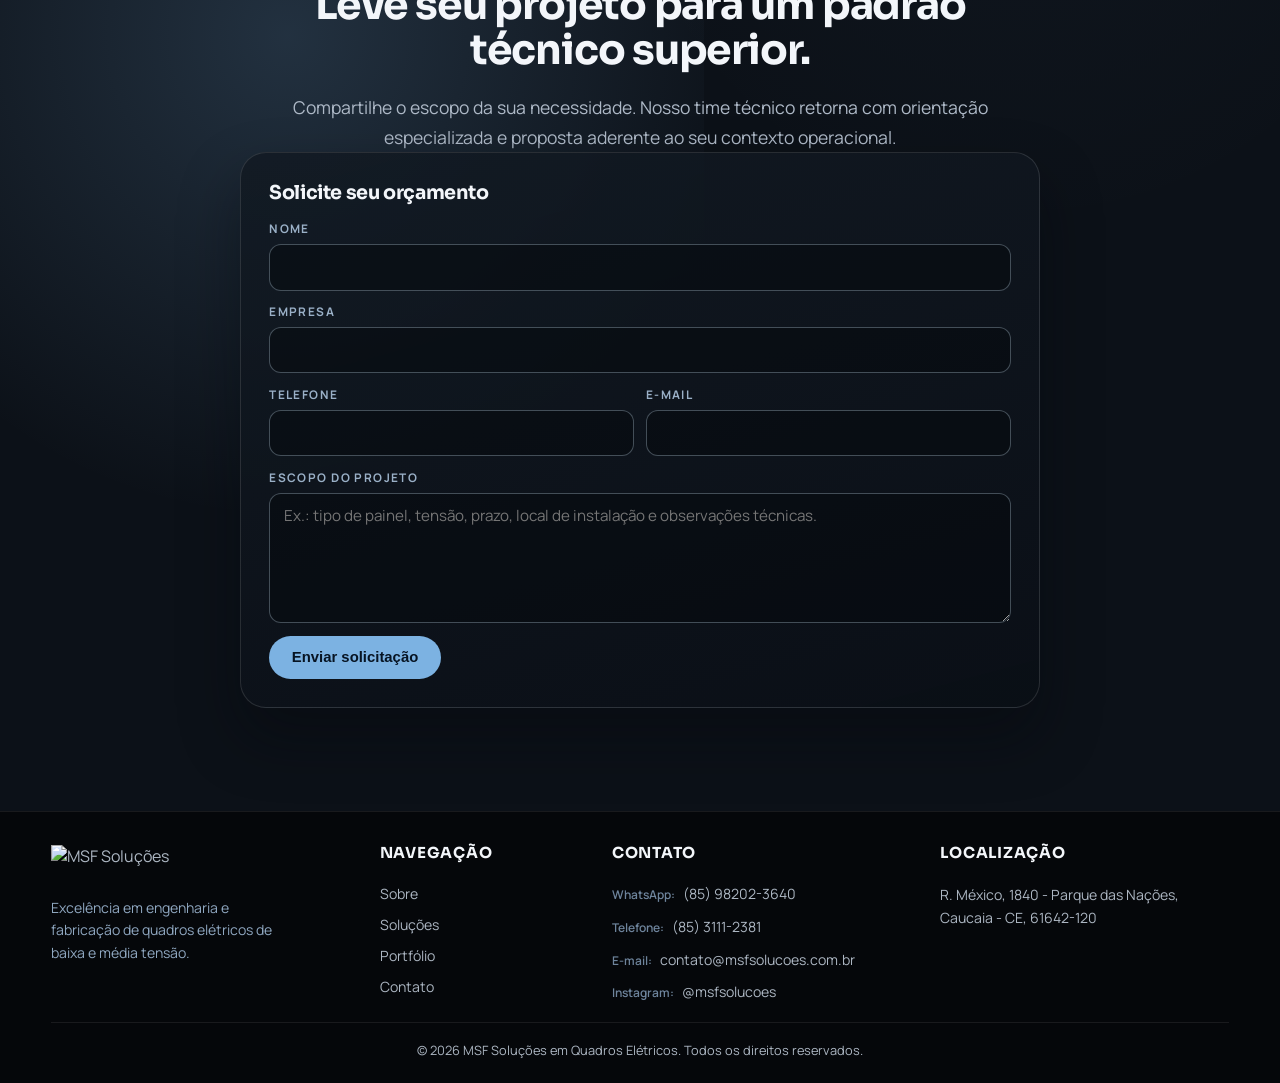
==== commit d8785a6e: "Adicionado ícones SVG, atualizado hero e estilo dos cards." ====
--- a/index.html
+++ b/index.html
@@ -101,22 +101,30 @@
         <div class="about-visual" data-reveal>
           <div class="about-grid">
             <article class="about-card">
-              <div class="card-icon">🎯</div>
+              <div class="card-icon">
+                <svg viewBox="0 0 24 24" fill="none" stroke="currentColor" stroke-width="2" stroke-linecap="round" stroke-linejoin="round"><circle cx="12" cy="12" r="10"/><circle cx="12" cy="12" r="6"/><circle cx="12" cy="12" r="2"/></svg>
+              </div>
               <h3>Missão</h3>
               <p>Levar soluções com excelência e confiabilidade por meio de produtos e serviços técnicos.</p>
             </article>
             <article class="about-card">
-              <div class="card-icon">⚡</div>
+              <div class="card-icon">
+                <svg viewBox="0 0 24 24" fill="none" stroke="currentColor" stroke-width="2" stroke-linecap="round" stroke-linejoin="round"><polygon points="13 2 3 14 12 14 11 22 21 10 12 10 13 2"/></svg>
+              </div>
               <h3>Atuação</h3>
               <p>Quadros elétricos BT e MT para aplicações industriais e infraestrutura crítica.</p>
             </article>
             <article class="about-card">
-              <div class="card-icon">🛠️</div>
+              <div class="card-icon">
+                <svg viewBox="0 0 24 24" fill="none" stroke="currentColor" stroke-width="2" stroke-linecap="round" stroke-linejoin="round"><path d="M14.7 6.3a1 1 0 0 0 0 1.4l1.6 1.6a1 1 0 0 0 1.4 0l3.77-3.77a6 6 0 0 1-7.94 7.94l-6.91 6.91a2.12 2.12 0 0 1-3-3l6.91-6.91a6 6 0 0 1 7.94-7.94l-3.76 3.76z"/></svg>
+              </div>
               <h3>Escopo</h3>
               <p>Fabricação, montagem, testes, ensaios, inspeção e documentação detalhada.</p>
             </article>
             <article class="about-card">
-              <div class="card-icon">📍</div>
+              <div class="card-icon">
+                <svg viewBox="0 0 24 24" fill="none" stroke="currentColor" stroke-width="2" stroke-linecap="round" stroke-linejoin="round"><path d="M21 10c0 7-9 13-9 13s-9-6-9-13a9 9 0 0 1 18 0z"/><circle cx="12" cy="10" r="3"/></svg>
+              </div>
               <h3>Sede</h3>
               <p>Caucaia - CE. Infraestrutura robusta para atendimento regional especializado.</p>
             </article>
@@ -350,6 +358,12 @@
     <!-- Contato -->
     <section class="section section-dark section-contact" id="contato">
       <div class="container contact-layout">
+        <div class="contact-visual" data-reveal>
+          <img src="assets/img/contact-worker.png" alt="Técnico da MSF trabalhando em painel elétrico">
+          <div class="contact-visual-overlay"></div>
+        </div>
+
+        <div class="contact-content">
         <div class="contact-copy" data-reveal>
           <h2 class="section-title">Leve seu projeto para um padrão técnico superior.</h2>
           <p>
@@ -390,7 +404,8 @@
           <button class="btn btn-primary" type="submit">Enviar solicitação</button>
         </form>
       </div>
-    </section>
+    </div>
+  </section>
   </main>
 
   <!-- Footer -->
--- a/styles.css
+++ b/styles.css
@@ -118,6 +118,11 @@
   max-width: 860px;
 }
 
+#parceiros .section-header {
+  margin-inline: auto;
+  text-align: center;
+}
+
 /* =========================
    Buttons
    ========================= */
@@ -337,7 +342,7 @@
 .hero {
   position: relative;
   min-height: 100svh;
-  padding: calc(var(--header-height) + 4.4rem) 0 5.8rem;
+  padding: calc(var(--header-height) + 4.4rem) 0 0;
   overflow: hidden;
   background: 
     radial-gradient(circle at 80% 20%, rgba(124, 178, 226, 0.12), transparent 45%),
@@ -365,9 +370,13 @@
   align-items: end;
 }
 
+.hero-content {
+  padding-bottom: 5.8rem;
+}
+
 .hero h1 {
   margin-bottom: 1.35rem;
-  font-size: clamp(2.3rem, 5.7vw, 5.2rem);
+  font-size: clamp(2rem, 5vw, 4.2rem);
   max-width: 11ch;
 }
 
@@ -487,10 +496,10 @@
 
 .about-card {
   padding: 1.6rem;
-  background: #ffffff;
-  border: 1px solid var(--line-dark);
+  background: linear-gradient(165deg, rgba(23, 33, 44, 0.95), rgba(10, 15, 22, 0.98));
+  border: 1px solid var(--line-light);
   border-radius: var(--radius-md);
-  box-shadow: 0 8px 24px rgba(22, 33, 49, 0.04);
+  box-shadow: 0 8px 32px rgba(0, 0, 0, 0.2);
   transition: all 0.35s cubic-bezier(0.4, 0, 0.2, 1);
 }
 
@@ -501,21 +510,26 @@
 }
 
 .card-icon {
-  font-size: 1.6rem;
-  margin-bottom: 1rem;
-  filter: drop-shadow(0 4px 10px rgba(124, 178, 226, 0.2));
+  margin-bottom: 1.2rem;
+}
+
+.card-icon svg {
+  width: 32px;
+  height: 32px;
+  color: #9ab0c7;
+  stroke-width: 1.5px;
 }
 
 .about-card h3 {
   font-size: 1.1rem;
   margin-bottom: 0.6rem;
-  color: var(--text-dark);
+  color: #eef6ff;
 }
 
 .about-card p {
   font-size: 0.88rem;
   line-height: 1.6;
-  color: var(--text-dark-muted);
+  color: #acb6c2;
   margin-bottom: 0;
 }
 
@@ -1273,6 +1287,11 @@
   .hero {
     min-height: auto;
     padding-top: calc(var(--header-height) + 3.3rem);
+    padding-bottom: 0;
+  }
+
+  .hero-content {
+    padding-bottom: 2.5rem;
   }
 
   .hero-metrics,
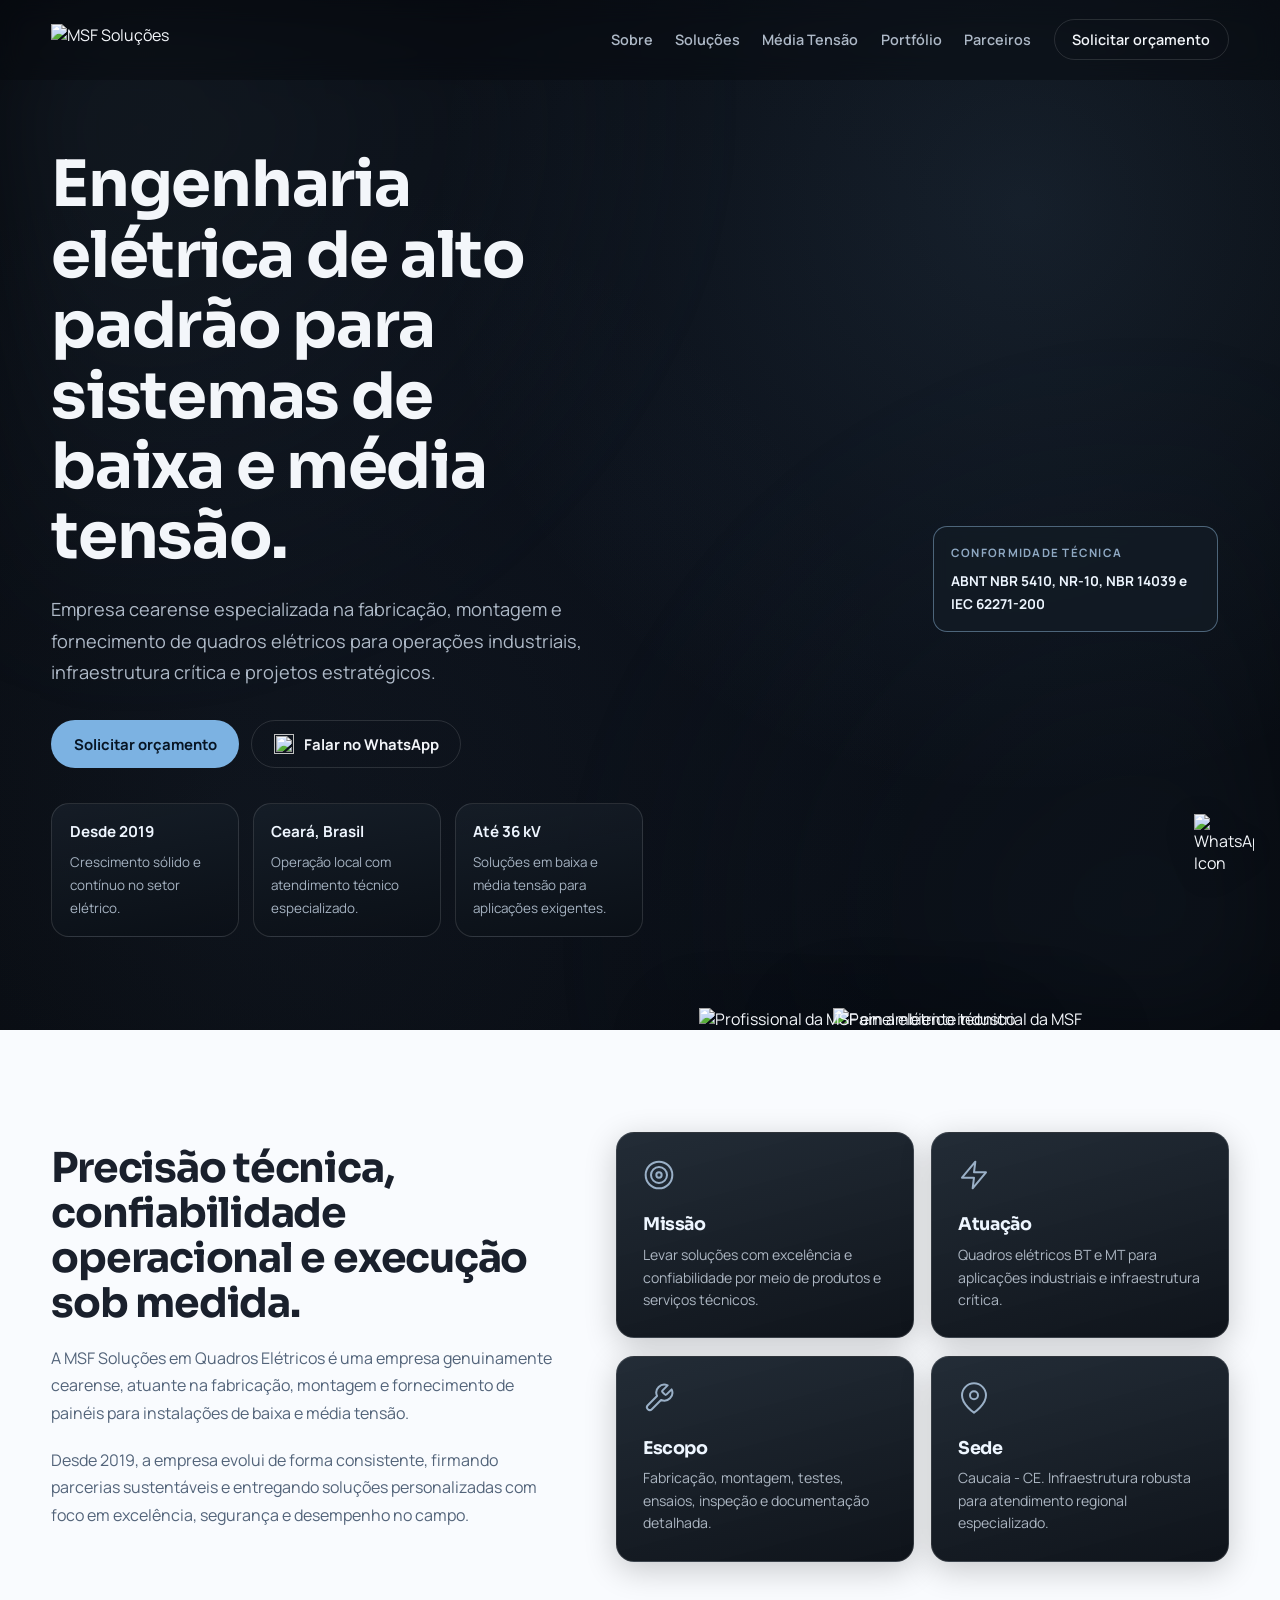
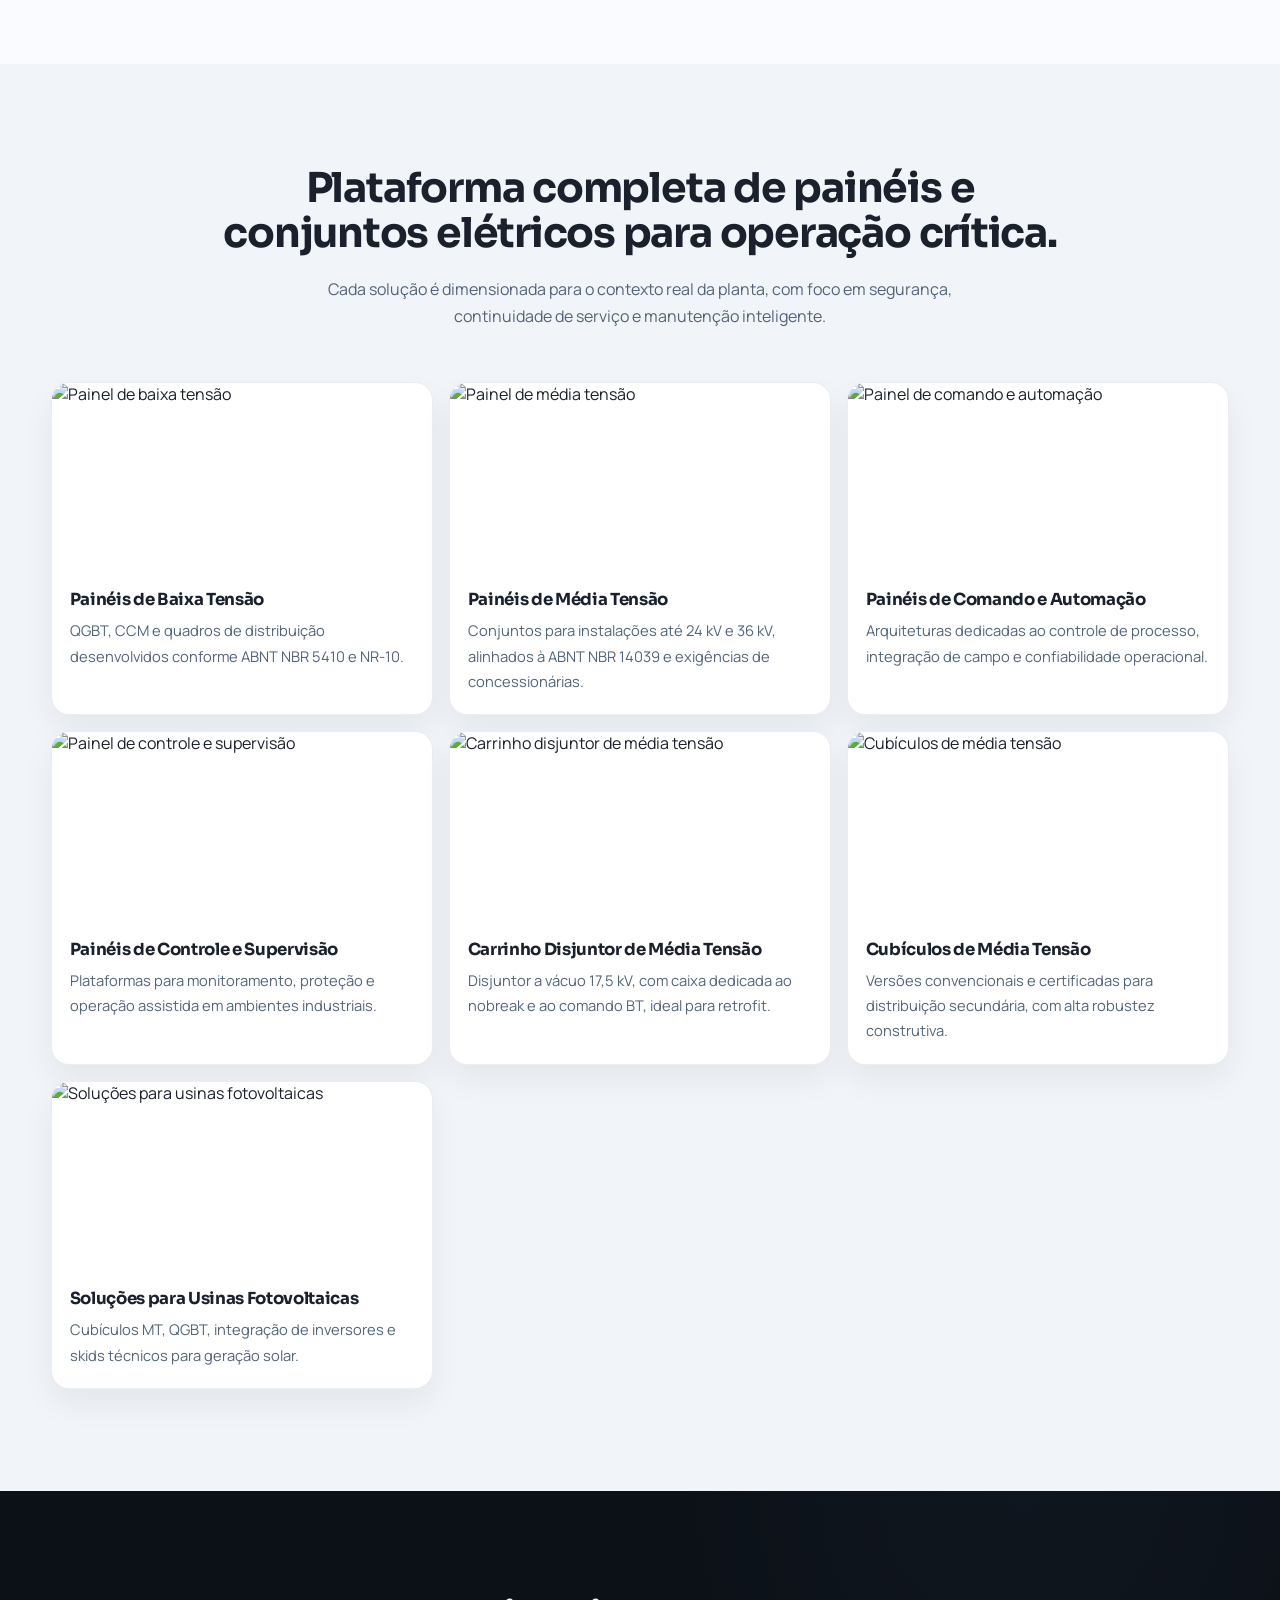
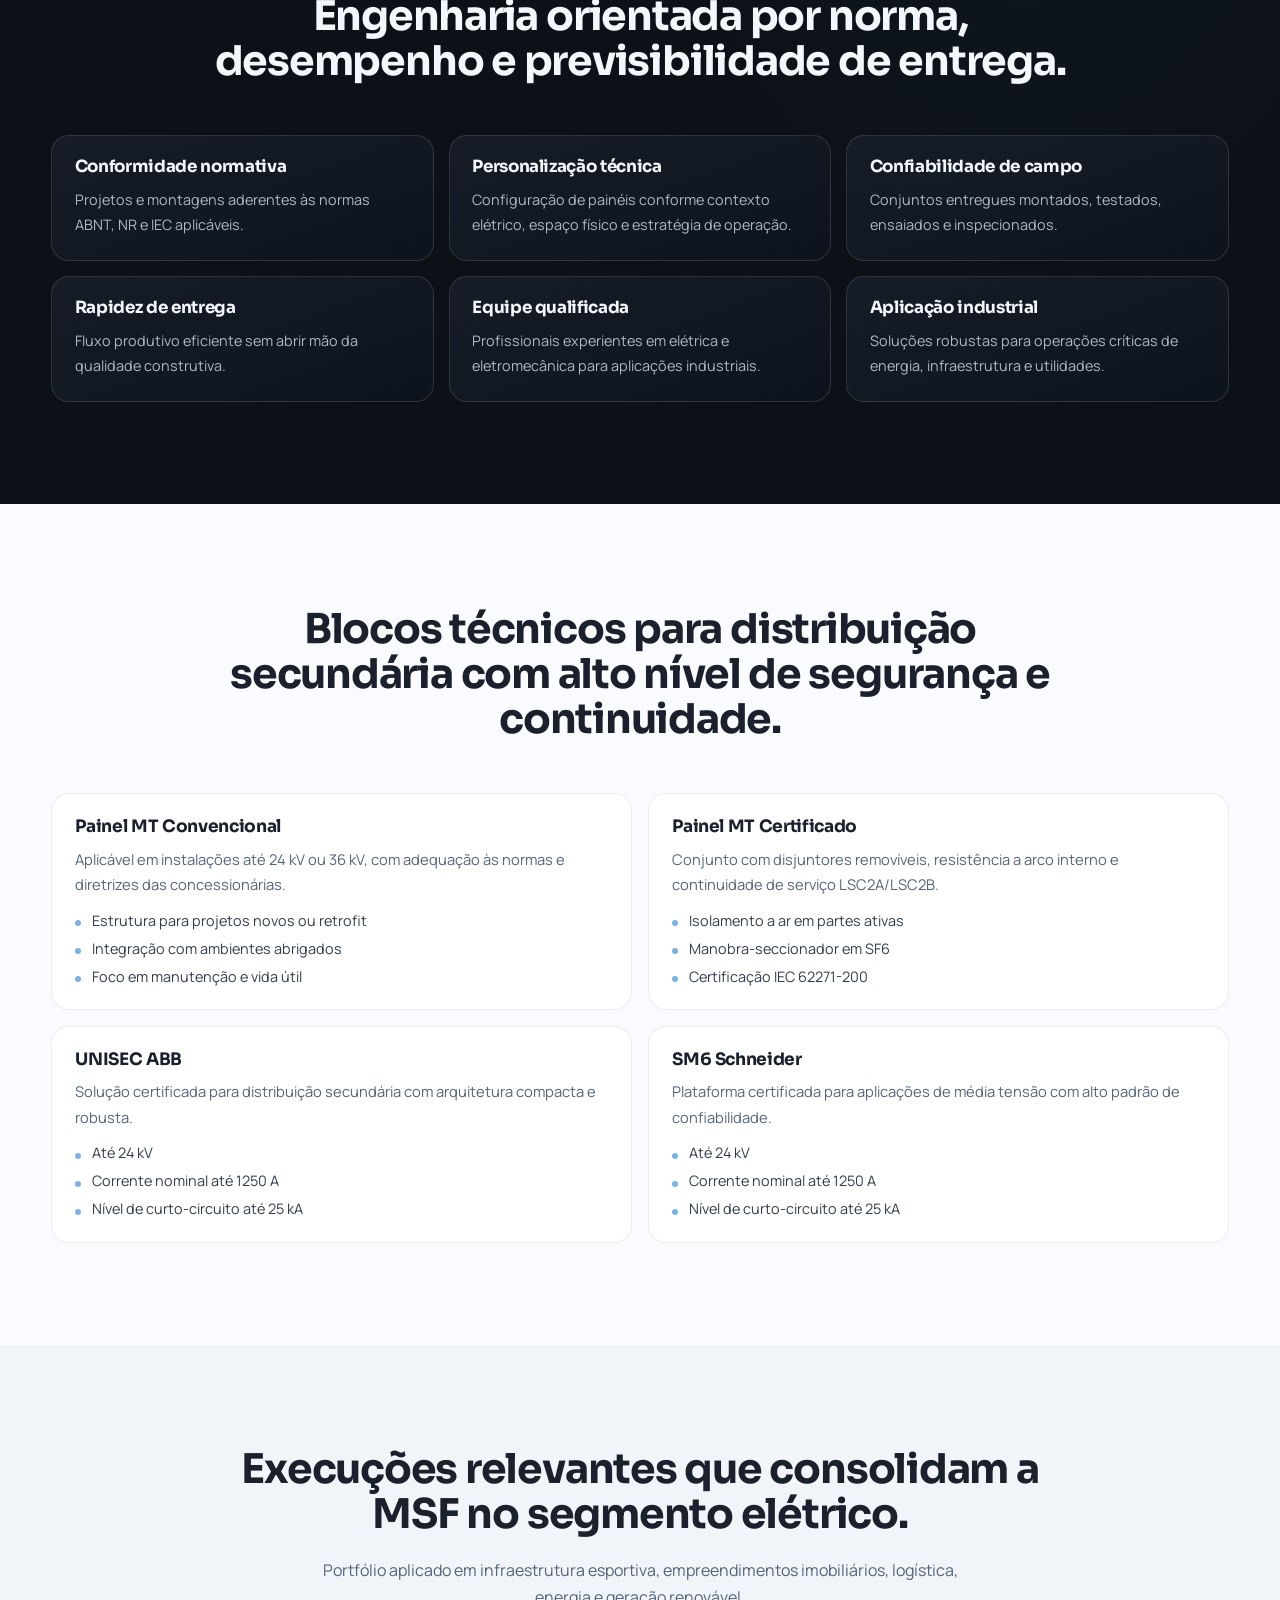
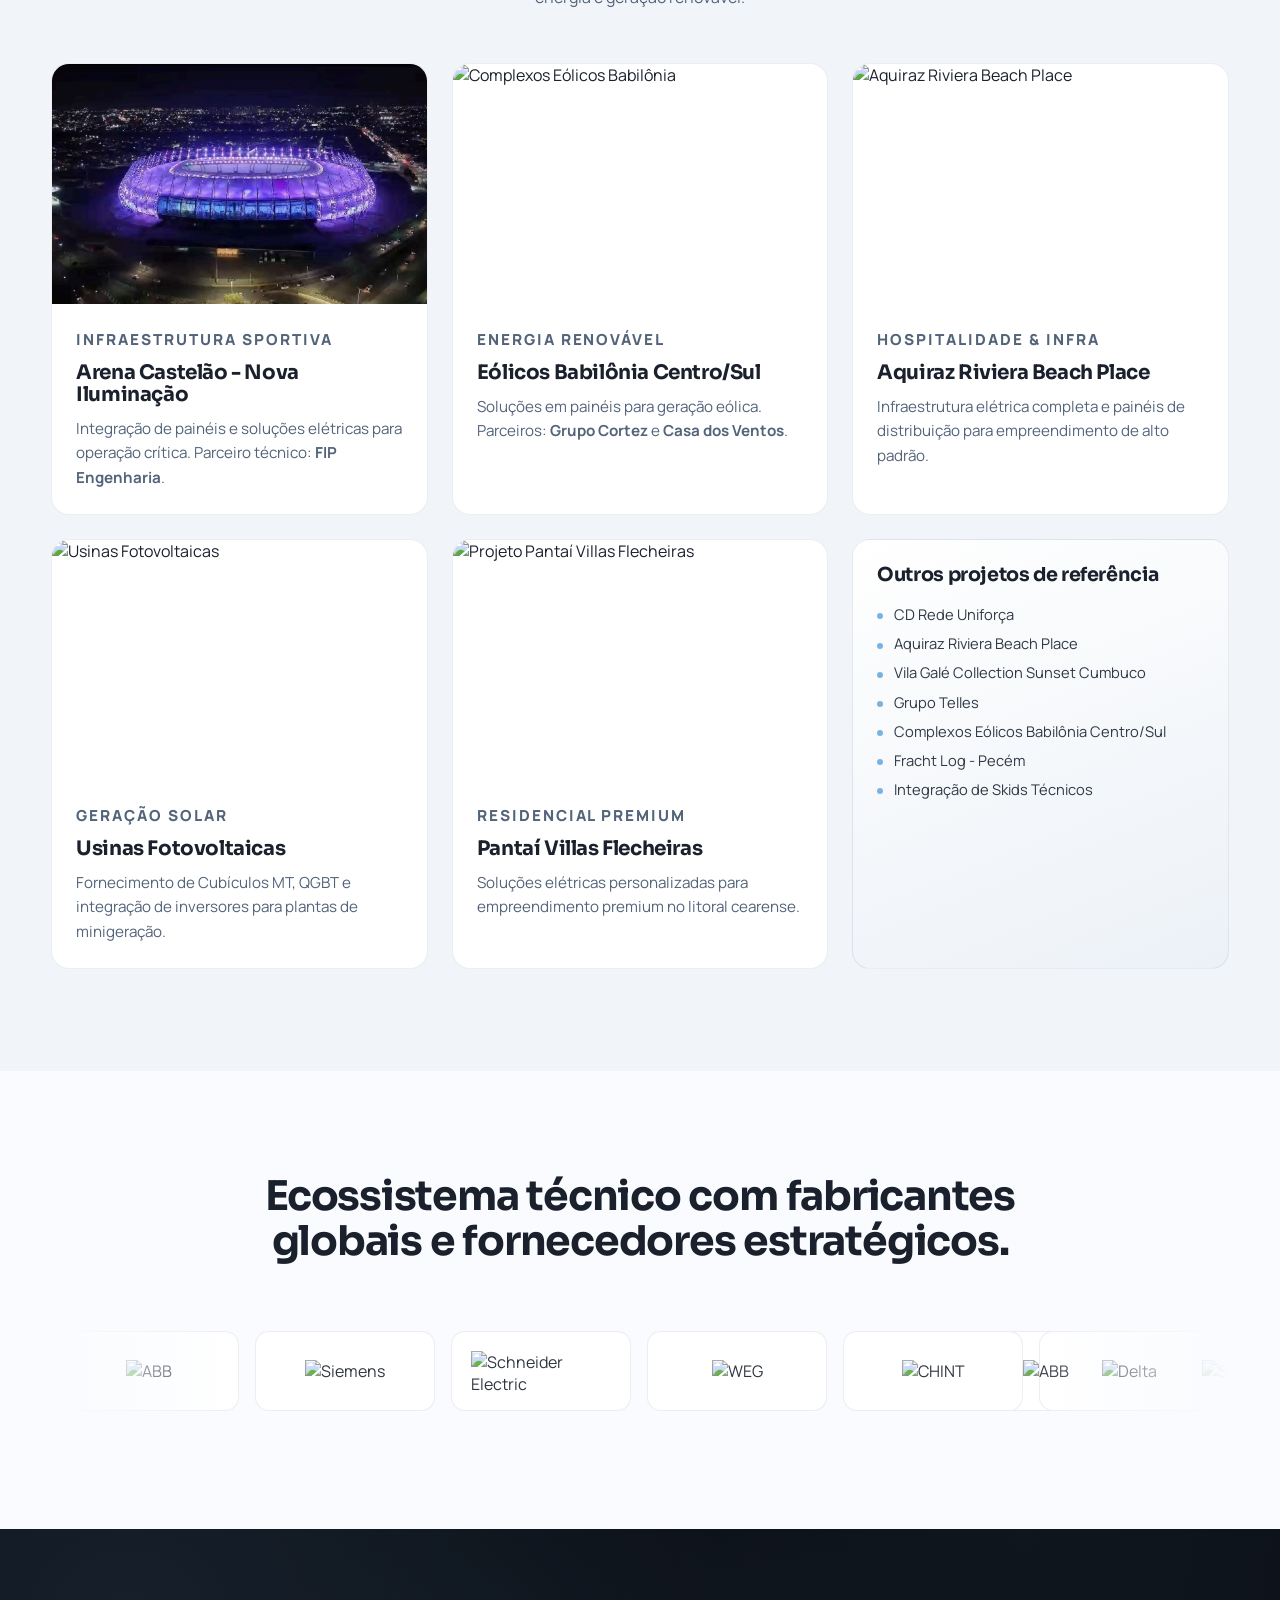
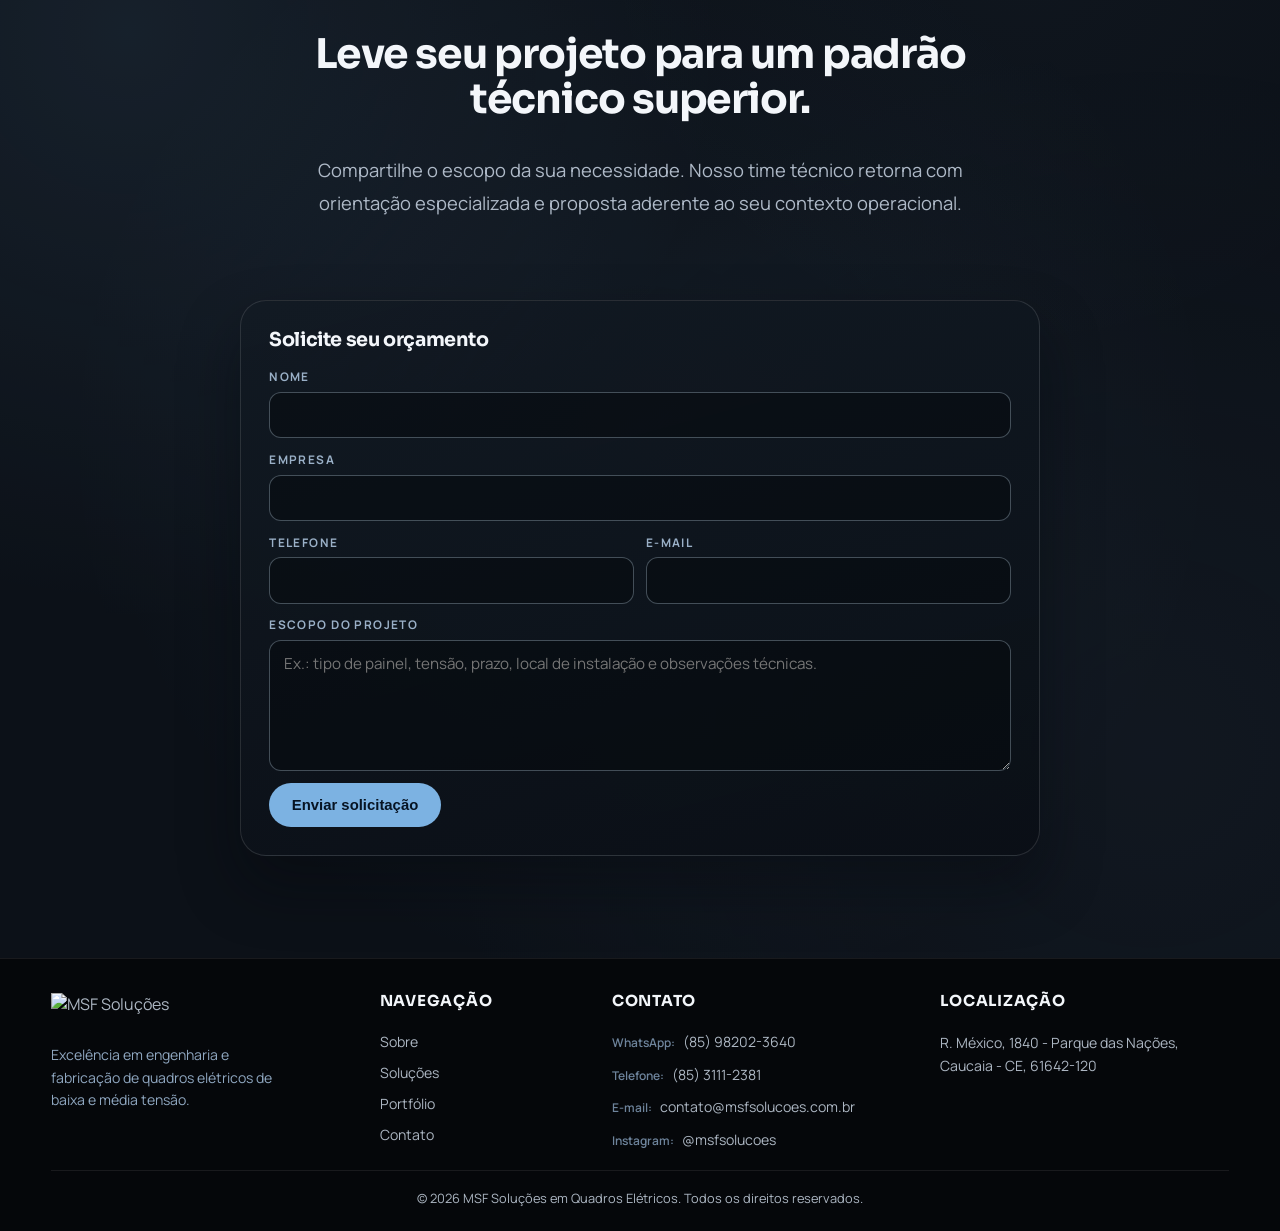
==== commit 6e1fa3e6: "Introduzido novos cartões de projeto e layout para a seção de portfólio, com ajustes de estilo e tip" ====
--- a/index.html
+++ b/index.html
@@ -288,19 +288,46 @@
         </header>
 
         <div class="cases-showcase">
-          <article class="case-card case-card-feature" data-reveal>
-            <img src="https://msfsolucoes.com.br/wp-content/themes/stamina/assets/img/serv1.jpg" alt="Projeto Arena Castelão - nova iluminação">
+          <article class="case-card" data-reveal>
+            <img src="assets/img/arena-castelao.jpg" alt="Projeto Arena Castelão - nova iluminação">
             <div class="case-content">
-              <p class="case-label">Caso em Destaque</p>
+              <p class="case-label">Infraestrutura Sportiva</p>
               <h3>Arena Castelão - Nova Iluminação</h3>
-              <p>Integração de painéis e soluções elétricas para reforço da infraestrutura de operação e desempenho.</p>
+              <p>Integração de painéis e soluções elétricas para operação crítica. Parceiro técnico: <strong>FIP Engenharia</strong>.</p>
+            </div>
+          </article>
+
+          <article class="case-card" data-reveal>
+            <img src="https://images.unsplash.com/photo-1508514177221-188b1cf16e9d?auto=format&fit=crop&q=80&w=2072" alt="Complexos Eólicos Babilônia">
+            <div class="case-content">
+              <p class="case-label">Energia Renovável</p>
+              <h3>Eólicos Babilônia Centro/Sul</h3>
+              <p>Soluções em painéis para geração eólica. Parceiros: <strong>Grupo Cortez</strong> e <strong>Casa dos Ventos</strong>.</p>
+            </div>
+          </article>
+
+          <article class="case-card" data-reveal>
+            <img src="https://images.unsplash.com/photo-1540541338287-41700207dee6?auto=format&fit=crop&q=80&w=2072" alt="Aquiraz Riviera Beach Place">
+            <div class="case-content">
+              <p class="case-label">Hospitalidade & Infra</p>
+              <h3>Aquiraz Riviera Beach Place</h3>
+              <p>Infraestrutura elétrica completa e painéis de distribuição para empreendimento de alto padrão.</p>
+            </div>
+          </article>
+
+          <article class="case-card" data-reveal>
+            <img src="https://images.unsplash.com/photo-1620641788421-7a1c342ea42e?auto=format&fit=crop&q=80&w=1974" alt="Usinas Fotovoltaicas">
+            <div class="case-content">
+              <p class="case-label">Geração Solar</p>
+              <h3>Usinas Fotovoltaicas</h3>
+              <p>Fornecimento de Cubículos MT, QGBT e integração de inversores para plantas de minigeração.</p>
             </div>
           </article>
 
           <article class="case-card" data-reveal>
             <img src="https://msfsolucoes.com.br/wp-content/uploads/2025/06/quadro1.webp" alt="Projeto Pantaí Villas Flecheiras">
             <div class="case-content">
-              <p class="case-label">Hospitalidade</p>
+              <p class="case-label">Residencial Premium</p>
               <h3>Pantaí Villas Flecheiras</h3>
               <p>Soluções elétricas personalizadas para empreendimento premium no litoral cearense.</p>
             </div>
@@ -309,13 +336,13 @@
           <article class="case-list" data-reveal>
             <h3>Outros projetos de referência</h3>
             <ul>
-              <li>Usinas Fotovoltaicas - Cubículo MT, QGBT e inversores</li>
               <li>CD Rede Uniforça</li>
               <li>Aquiraz Riviera Beach Place</li>
               <li>Vila Galé Collection Sunset Cumbuco</li>
               <li>Grupo Telles</li>
               <li>Complexos Eólicos Babilônia Centro/Sul</li>
               <li>Fracht Log - Pecém</li>
+              <li>Integração de Skids Técnicos</li>
             </ul>
           </article>
         </div>
@@ -358,10 +385,6 @@
     <!-- Contato -->
     <section class="section section-dark section-contact" id="contato">
       <div class="container contact-layout">
-        <div class="contact-visual" data-reveal>
-          <img src="assets/img/contact-worker.png" alt="Técnico da MSF trabalhando em painel elétrico">
-          <div class="contact-visual-overlay"></div>
-        </div>
 
         <div class="contact-content">
         <div class="contact-copy" data-reveal>
--- a/styles.css
+++ b/styles.css
@@ -118,10 +118,23 @@
   max-width: 860px;
 }
 
-#parceiros .section-header {
+#parceiros .section-header,
+#diferenciais .section-header,
+#solucoes .section-header,
+#media-tensao .section-header,
+#portfolio .section-header {
   margin-inline: auto;
   text-align: center;
 }
+
+#parceiros .section-description,
+#diferenciais .section-description,
+#solucoes .section-description,
+#media-tensao .section-description,
+#portfolio .section-description {
+  margin-inline: auto;
+}
+
 
 /* =========================
    Buttons
@@ -673,11 +686,15 @@
    ========================= */
 .cases-showcase {
   display: grid;
-  grid-template-columns: minmax(0, 1.1fr) minmax(0, 0.9fr);
-  gap: 1rem;
-}
-
-.case-card {
+  grid-template-columns: repeat(3, minmax(0, 1fr));
+  gap: 1.5rem;
+}
+
+.case-card,
+.case-list {
+  display: flex;
+  flex-direction: column;
+  height: 100%;
   border-radius: var(--radius-md);
   border: 1px solid var(--line-dark);
   background: #ffffff;
@@ -685,7 +702,12 @@
   transition: transform 0.3s cubic-bezier(0.4, 0, 0.2, 1), border-color 0.3s ease, box-shadow 0.3s ease;
 }
 
-.case-card:hover {
+.case-list {
+  background: linear-gradient(158deg, #ffffff, #ecf1f7);
+}
+
+.case-card:hover,
+.case-list:hover {
   transform: translateY(-5px);
   border-color: var(--accent);
   box-shadow: 0 12px 30px rgba(124, 178, 226, 0.15);
@@ -693,21 +715,20 @@
 
 .case-card img {
   width: 100%;
-  height: 250px;
+  height: 240px;
   object-fit: cover;
 }
 
-.case-card-feature img {
-  height: 340px;
-}
-
 .case-content {
-  padding: 1.25rem;
+  padding: 1.5rem;
+  flex: 1;
+  display: flex;
+  flex-direction: column;
 }
 
 .case-label {
-  margin-bottom: 0.52rem;
-  font-size: 0.7rem;
+  margin-bottom: 0.6rem;
+  font-size: 0.72rem;
   text-transform: uppercase;
   letter-spacing: 0.13em;
   color: #63788f;
@@ -715,32 +736,23 @@
 }
 
 .case-content h3 {
-  margin-bottom: 0.58rem;
-  font-size: 1.2rem;
+  margin-bottom: 0.7rem;
+  font-size: 1.25rem;
 }
 
 .case-content p {
   color: var(--text-dark-muted);
-  font-size: 0.92rem;
+  font-size: 0.95rem;
+  line-height: 1.6;
 }
 
 .case-list {
-  border-radius: var(--radius-md);
-  border: 1px solid var(--line-dark);
-  background: linear-gradient(158deg, #ffffff, #ecf1f7);
-  padding: 1.4rem;
-  transition: transform 0.3s cubic-bezier(0.4, 0, 0.2, 1), border-color 0.3s ease, box-shadow 0.3s ease;
-}
-
-.case-list:hover {
-  transform: translateY(-5px);
-  border-color: var(--accent);
-  box-shadow: 0 12px 30px rgba(124, 178, 226, 0.15);
+  padding: 1.5rem;
 }
 
 .case-list h3 {
-  margin-bottom: 0.9rem;
-  font-size: 1.05rem;
+  margin-bottom: 1.2rem;
+  font-size: 1.2rem;
 }
 
 .case-list ul {
@@ -885,9 +897,13 @@
 .section-contact::before {
   content: "";
   position: absolute;
-  inset: -35% 45% 20% -10%;
+  inset: 0;
   pointer-events: none;
-  background: radial-gradient(circle at center, rgba(130, 186, 235, 0.19), transparent 68%);
+  background: 
+    radial-gradient(circle at 10% 10%, rgba(124, 178, 226, 0.12), transparent 40%),
+    radial-gradient(circle at 90% 80%, rgba(57, 74, 96, 0.15), transparent 50%),
+    radial-gradient(circle at 50% 50%, rgba(130, 186, 235, 0.08), transparent 70%);
+  opacity: 0.8;
 }
 
 .contact-layout {
@@ -902,11 +918,27 @@
 
 .contact-copy {
   max-width: 800px;
+  margin-bottom: 1rem;
+}
+
+.contact-content {
+  display: flex;
+  flex-direction: column;
+  align-items: center;
+  gap: 4rem;
+  width: 100%;
+}
+
+.contact-copy .section-title {
+  margin-bottom: 2rem;
 }
 
 .contact-copy p {
   color: var(--text-light-muted);
-  font-size: 1.1rem;
+  font-size: 1.15rem;
+  line-height: 1.8;
+  max-width: 65ch;
+  margin-inline: auto;
 }
 
 .contact-form {
@@ -1337,18 +1369,4 @@
   }
 }
 
-@media (prefers-reduced-motion: reduce) {
-  *,
-  *::before,
-  *::after {
-    animation-duration: 0.01ms !important;
-    animation-iteration-count: 1 !important;
-    transition-duration: 0.01ms !important;
-    scroll-behavior: auto !important;
-  }
-
-  [data-reveal] {
-    opacity: 1;
-    transform: none;
-  }
-}
+
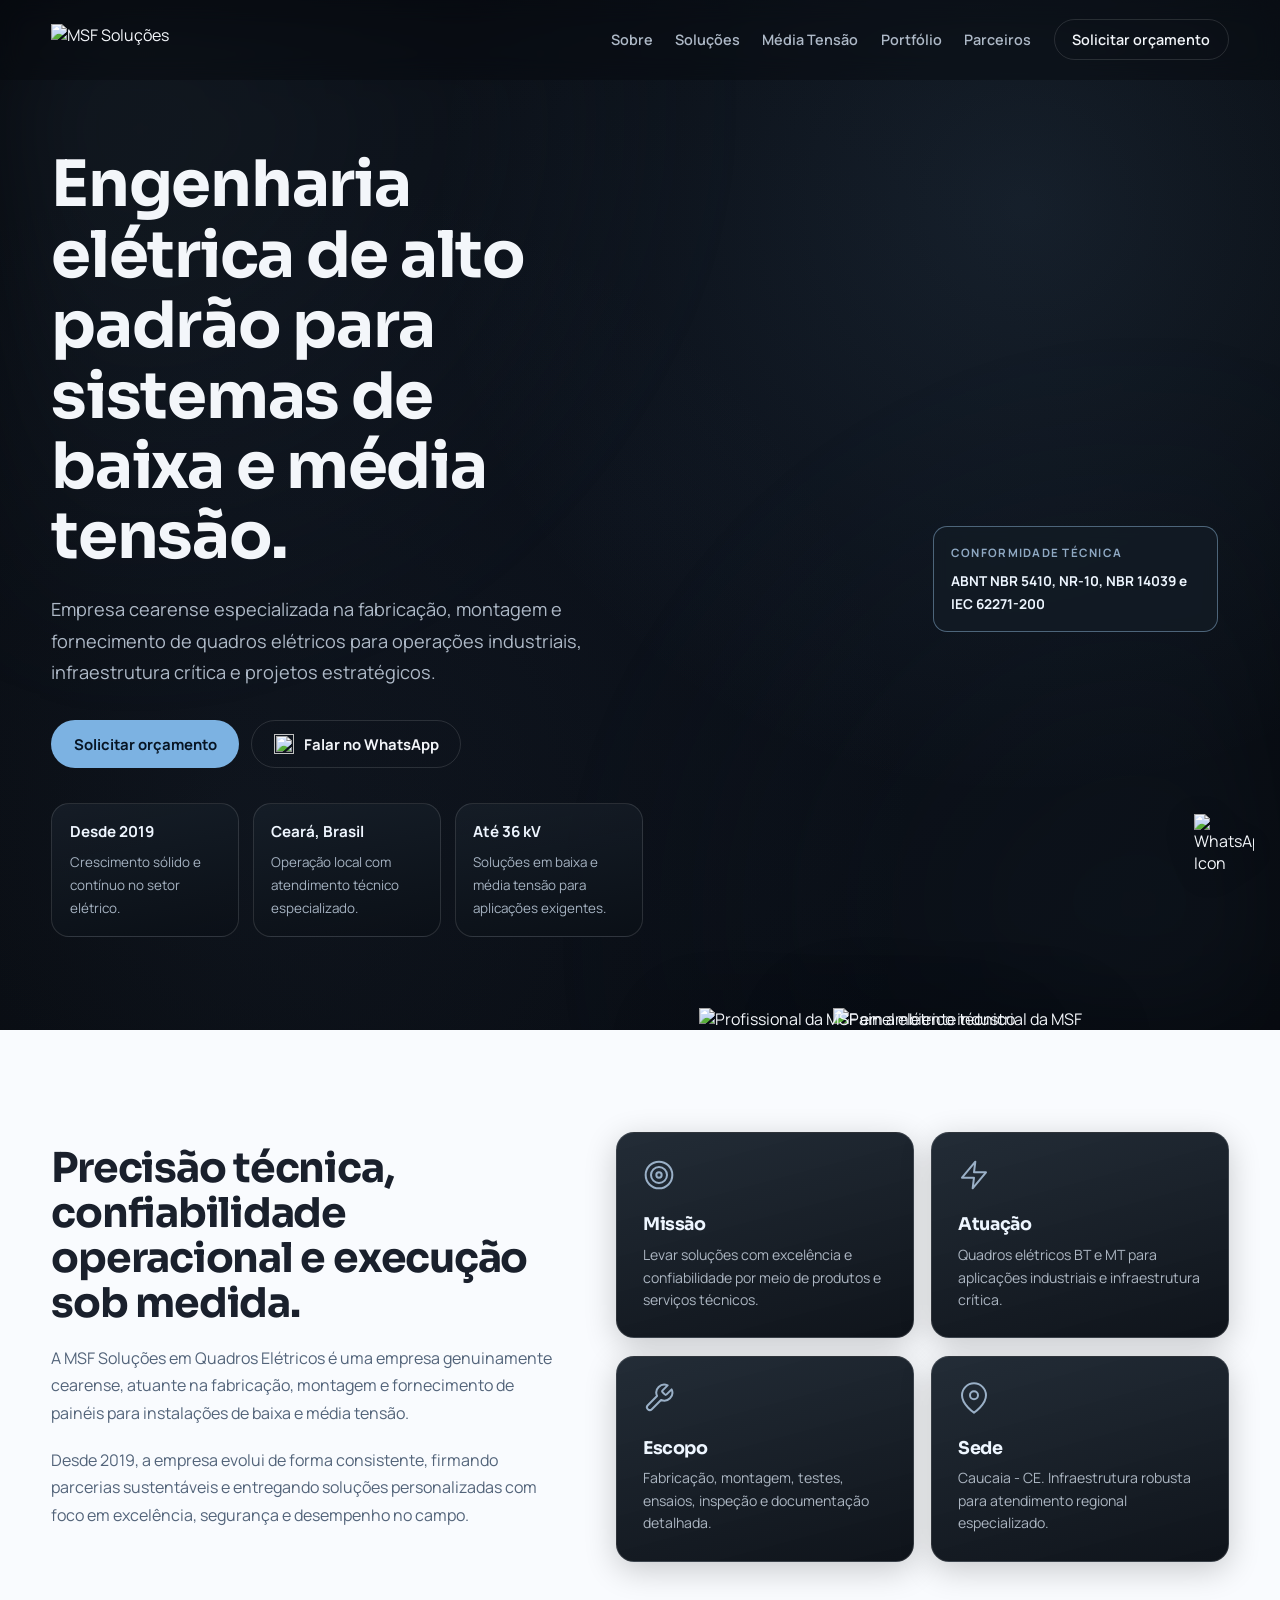
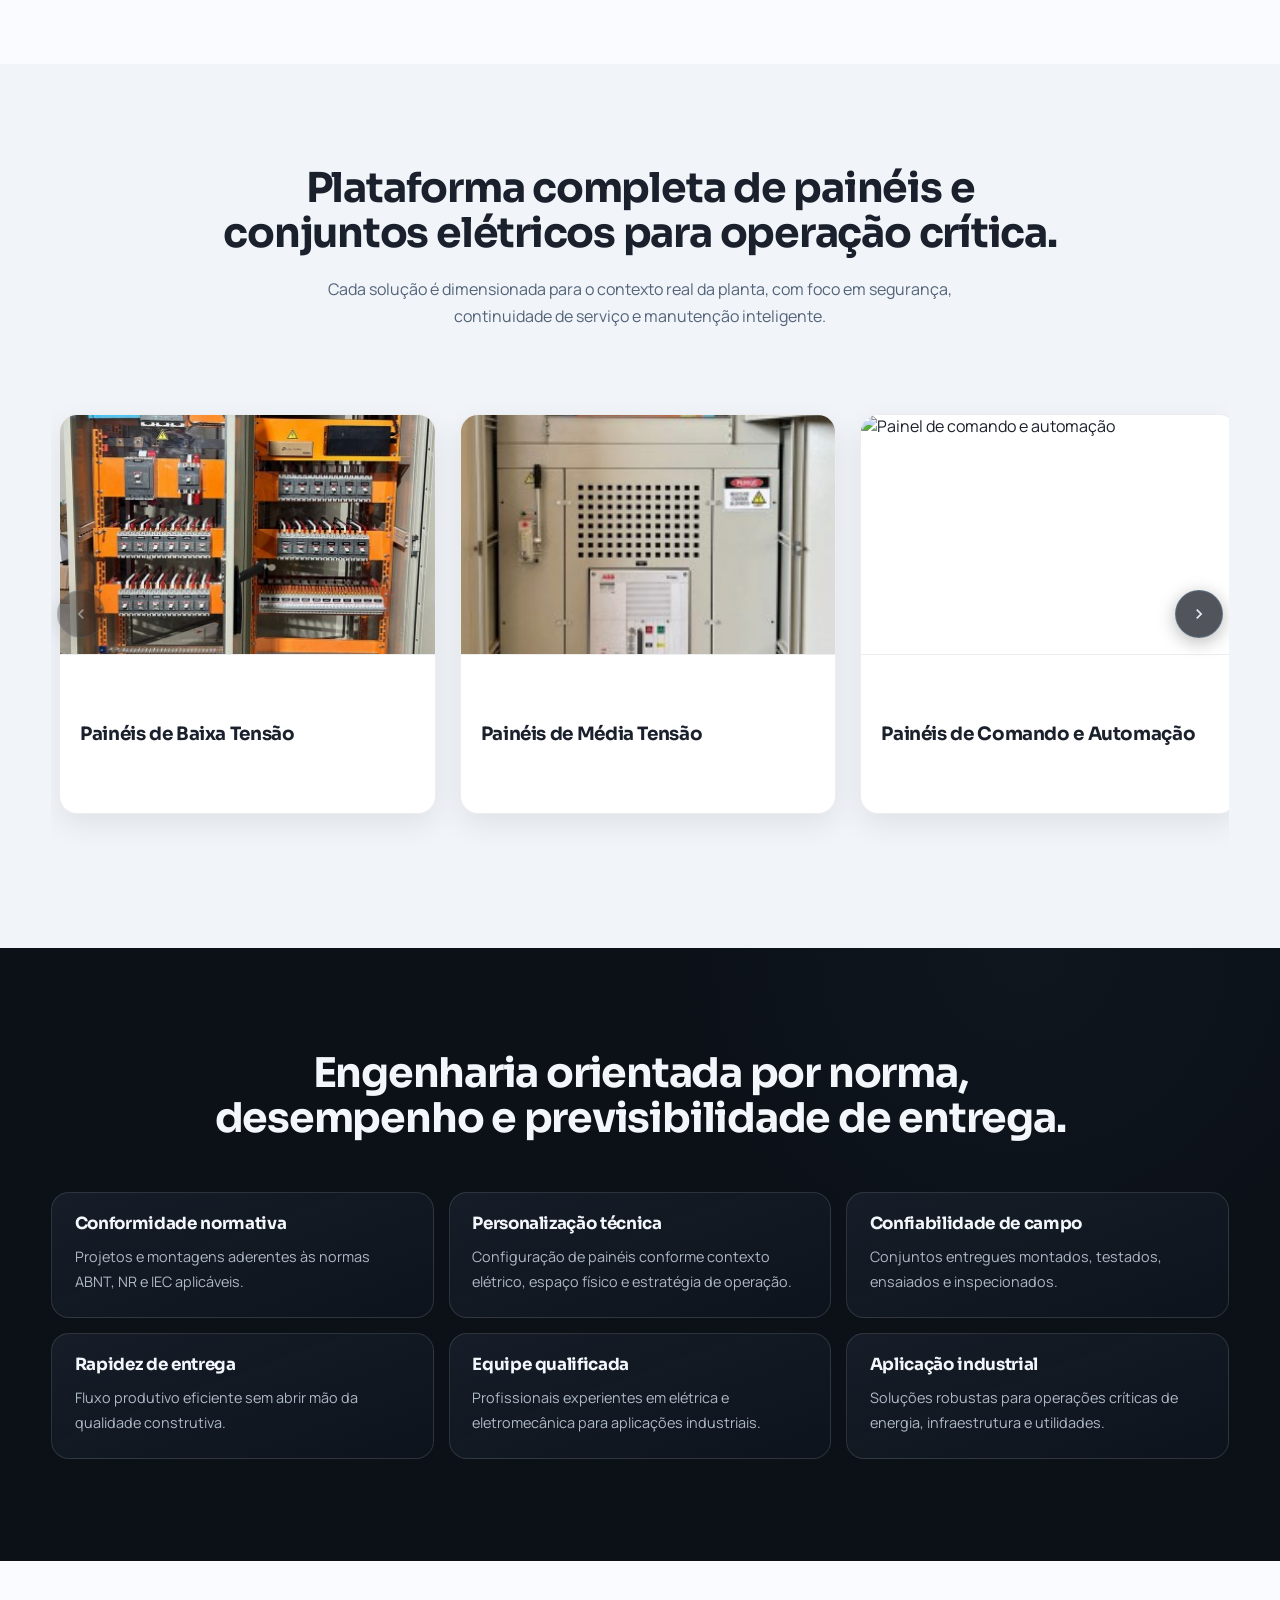
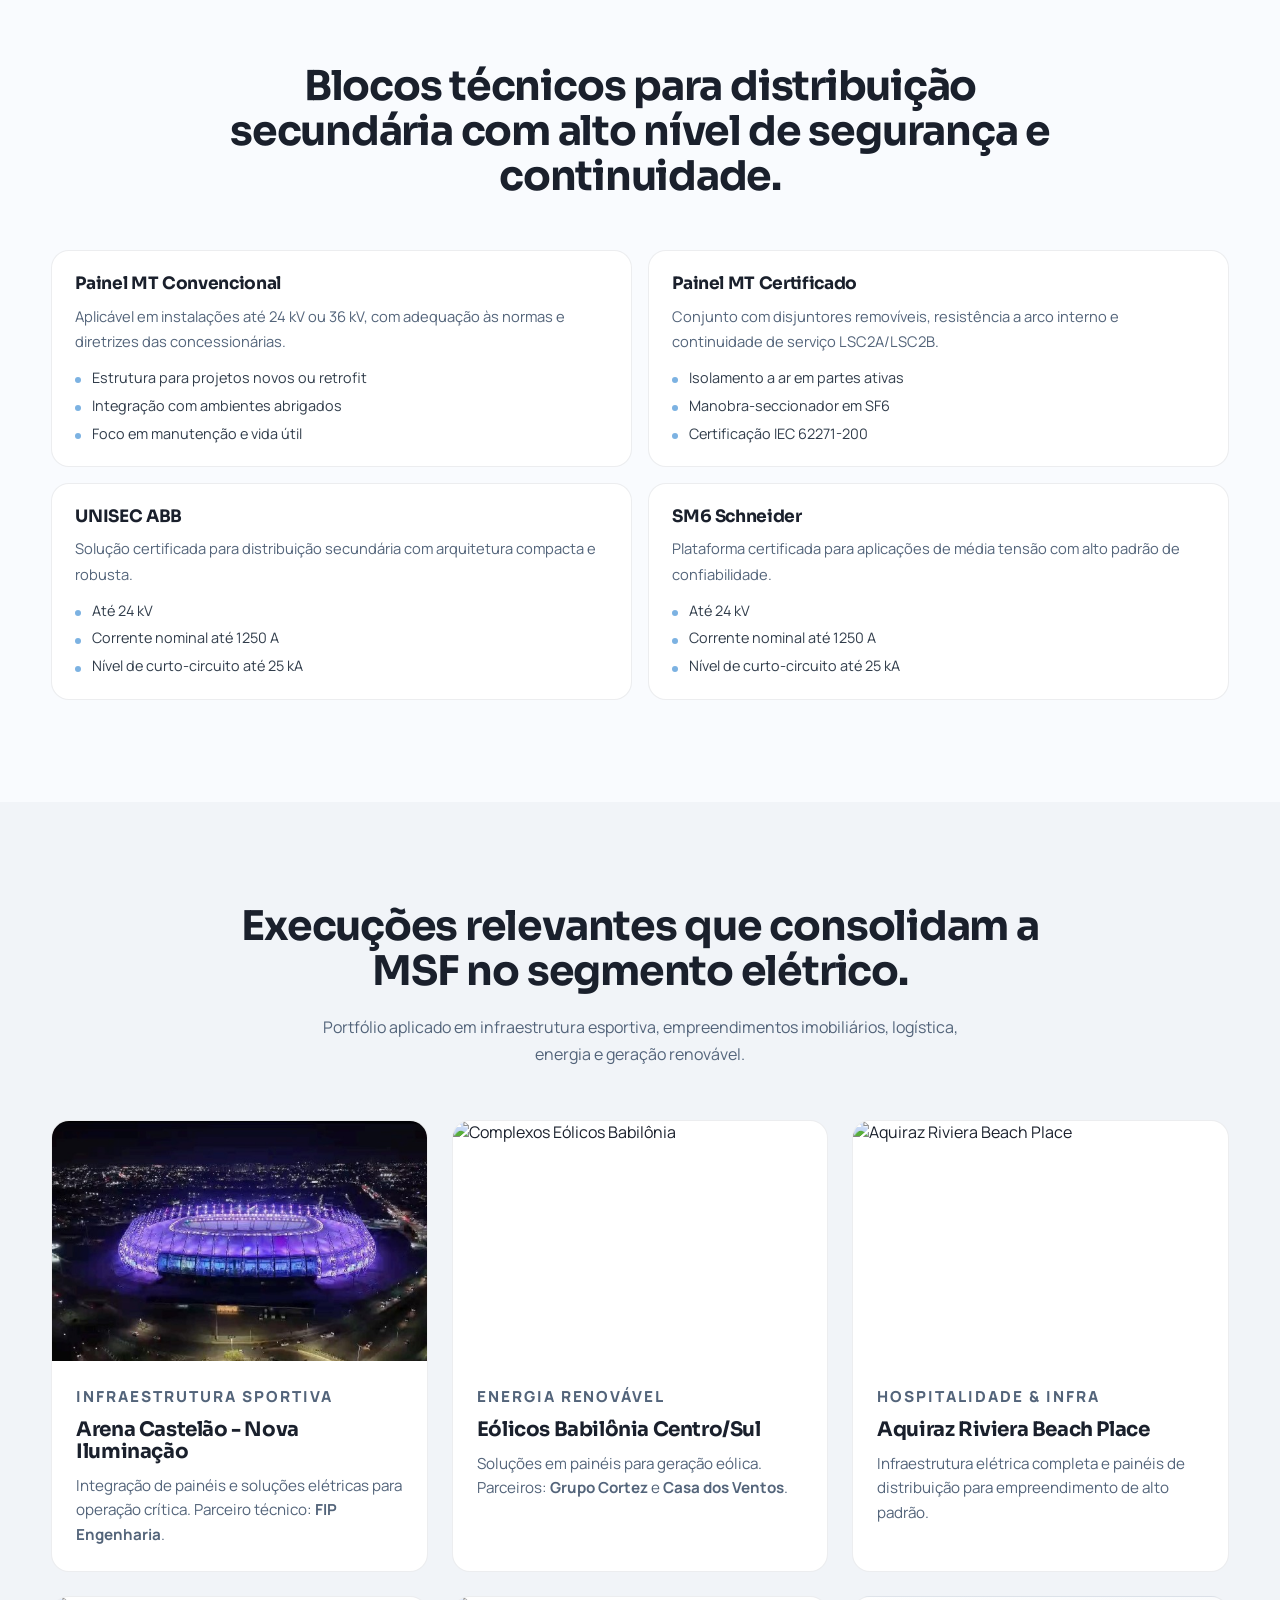
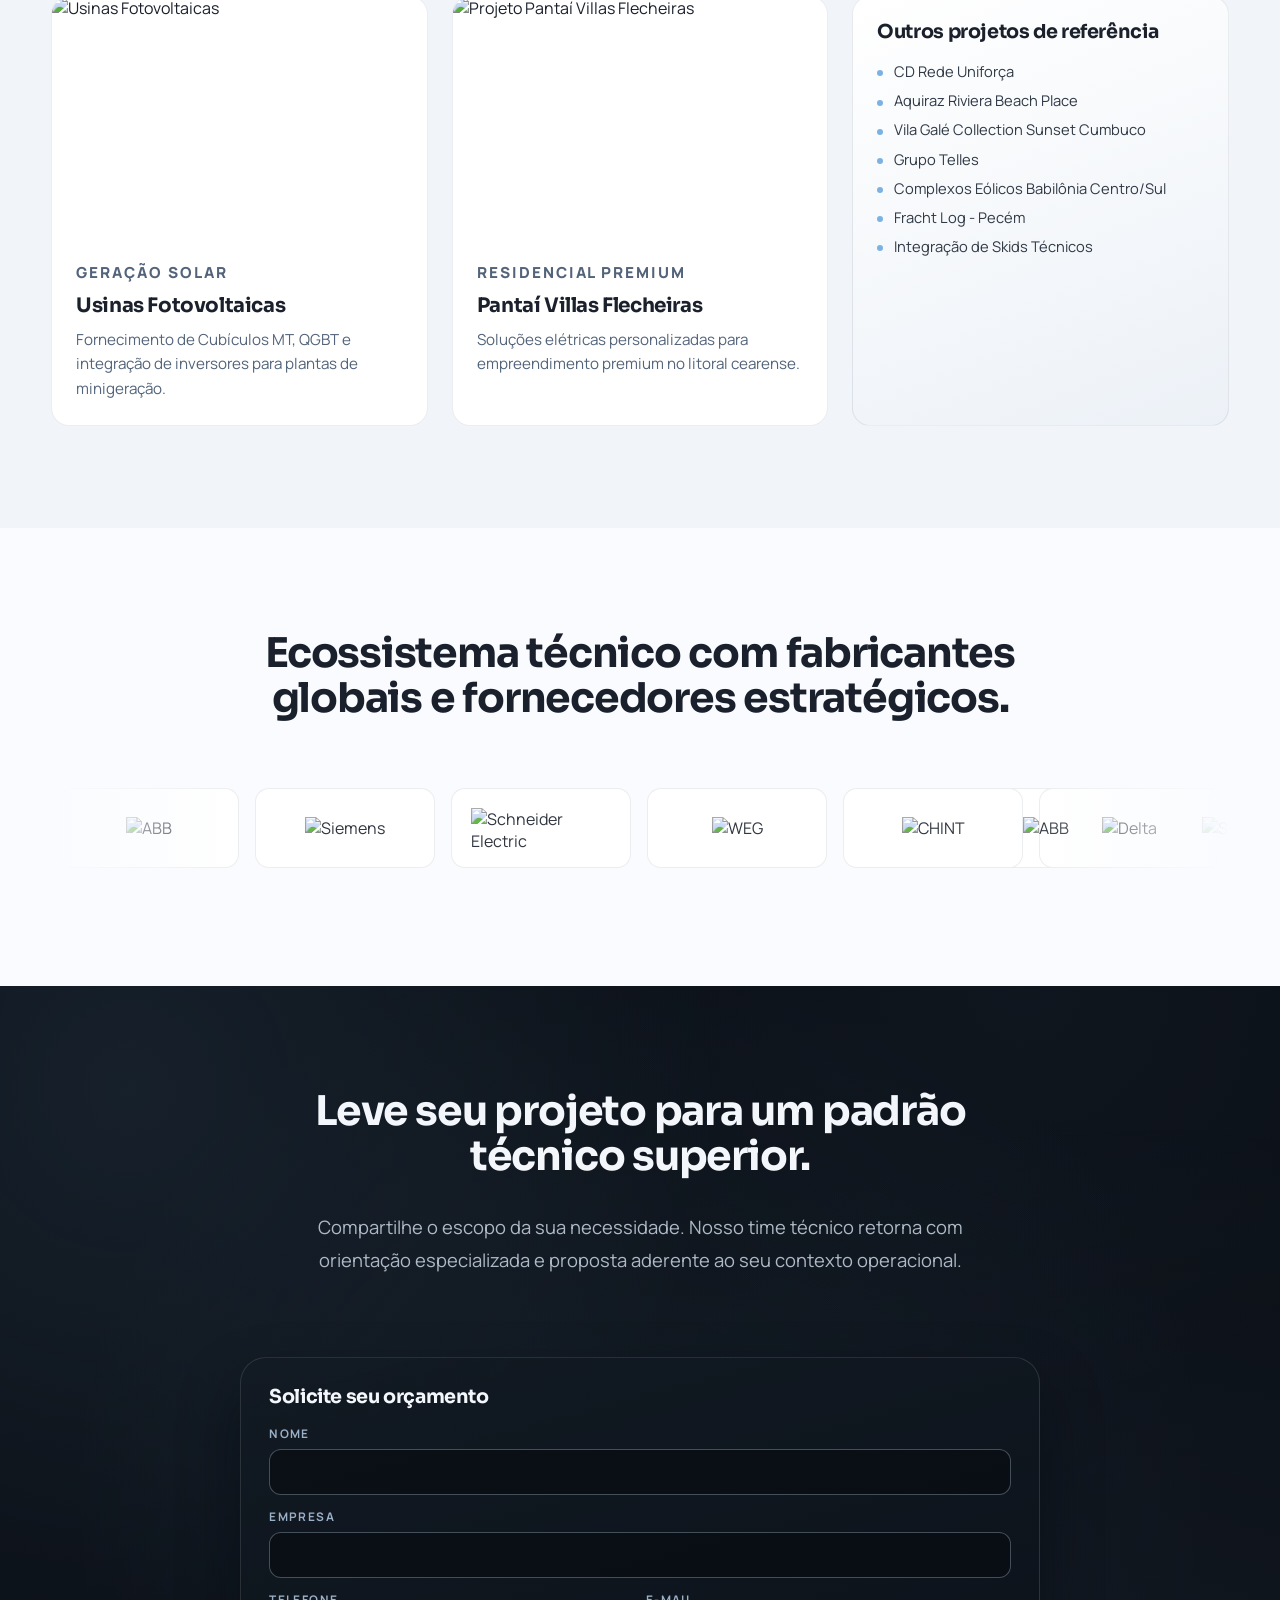
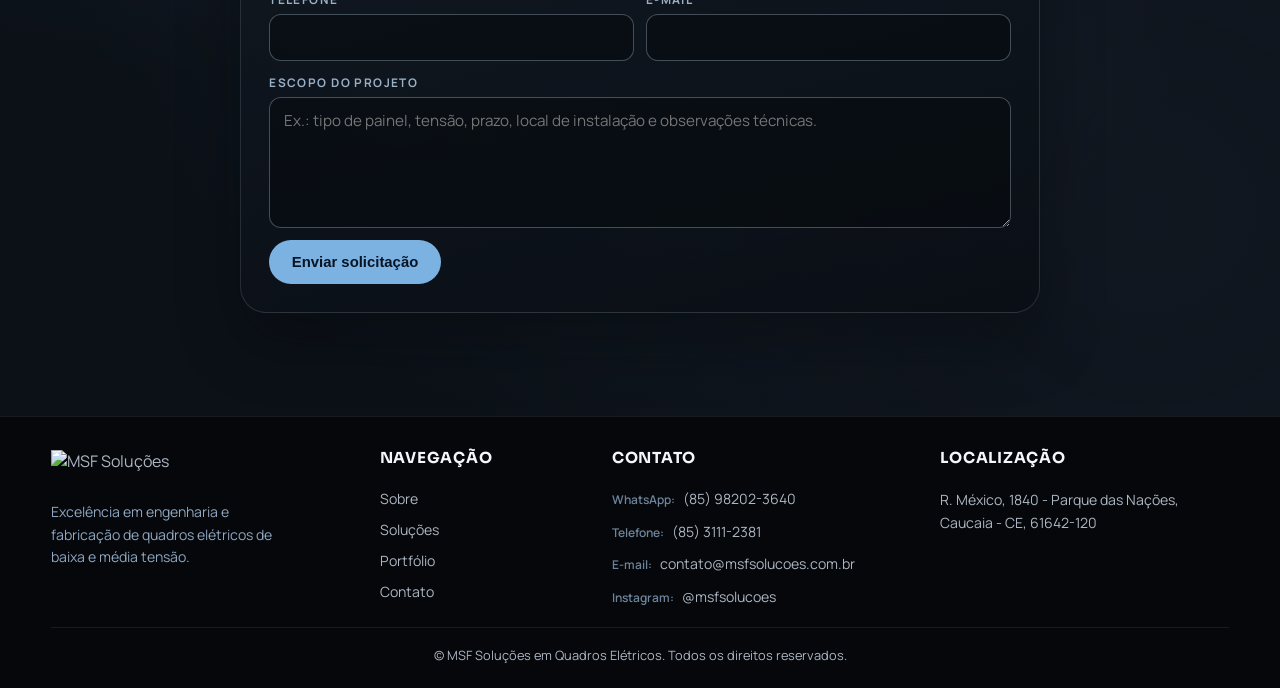
==== commit 6bd64dc4: "implementado um carrossel de soluções responsivo com efeitos de flip-card e navegação." ====
--- a/index.html
+++ b/index.html
@@ -141,48 +141,107 @@
           <p class="section-description">Cada solução é dimensionada para o contexto real da planta, com foco em segurança, continuidade de serviço e manutenção inteligente.</p>
         </header>
 
-        <div class="solutions-grid">
-          <article class="solution-card" data-reveal>
-            <img src="https://msfsolucoes.com.br/wp-content/uploads/2025/06/quadro1.webp" alt="Painel de baixa tensão">
-            <h3>Painéis de Baixa Tensão</h3>
-            <p>QGBT, CCM e quadros de distribuição desenvolvidos conforme ABNT NBR 5410 e NR-10.</p>
-          </article>
-
-          <article class="solution-card" data-reveal>
-            <img src="https://msfsolucoes.com.br/wp-content/uploads/2025/06/quadro3.webp" alt="Painel de média tensão">
-            <h3>Painéis de Média Tensão</h3>
-            <p>Conjuntos para instalações até 24 kV e 36 kV, alinhados à ABNT NBR 14039 e exigências de concessionárias.</p>
-          </article>
-
-          <article class="solution-card" data-reveal>
-            <img src="https://msfsolucoes.com.br/wp-content/uploads/2025/06/quadro3-1.webp" alt="Painel de comando e automação">
-            <h3>Painéis de Comando e Automação</h3>
-            <p>Arquiteturas dedicadas ao controle de processo, integração de campo e confiabilidade operacional.</p>
-          </article>
-
-          <article class="solution-card" data-reveal>
-            <img src="https://msfsolucoes.com.br/wp-content/themes/stamina/assets/img/serv1.jpg" alt="Painel de controle e supervisão">
-            <h3>Painéis de Controle e Supervisão</h3>
-            <p>Plataformas para monitoramento, proteção e operação assistida em ambientes industriais.</p>
-          </article>
-
-          <article class="solution-card" data-reveal>
-            <img src="https://msfsolucoes.com.br/wp-content/uploads/2025/06/quadro3.webp" alt="Carrinho disjuntor de média tensão">
-            <h3>Carrinho Disjuntor de Média Tensão</h3>
-            <p>Disjuntor a vácuo 17,5 kV, com caixa dedicada ao nobreak e ao comando BT, ideal para retrofit.</p>
-          </article>
-
-          <article class="solution-card" data-reveal>
-            <img src="https://msfsolucoes.com.br/wp-content/uploads/2025/06/quadro3-1.webp" alt="Cubículos de média tensão">
-            <h3>Cubículos de Média Tensão</h3>
-            <p>Versões convencionais e certificadas para distribuição secundária, com alta robustez construtiva.</p>
-          </article>
-
-          <article class="solution-card" data-reveal>
-            <img src="https://msfsolucoes.com.br/wp-content/themes/stamina/assets/img/serv1.jpg" alt="Soluções para usinas fotovoltaicas">
-            <h3>Soluções para Usinas Fotovoltaicas</h3>
-            <p>Cubículos MT, QGBT, integração de inversores e skids técnicos para geração solar.</p>
-          </article>
+        <div class="solutions-carousel-wrapper">
+          <button class="carousel-nav prev" aria-label="Anterior">
+            <svg viewBox="0 0 24 24"><path d="M15.41 7.41L14 6l-6 6 6 6 1.41-1.41L10.83 12z"/></svg>
+          </button>
+          
+          <div class="solutions-track">
+            <article class="solution-card">
+              <div class="solution-card-inner">
+                <div class="solution-card-front">
+                  <img src="assets/img/painel-baixa-tensao.jpg" alt="Painel de baixa tensão">
+                  <h3>Painéis de Baixa Tensão</h3>
+                </div>
+                <div class="solution-card-back">
+                  <h3>Painéis de Baixa Tensão</h3>
+                  <p>QGBT, CCM e quadros de distribuição desenvolvidos conforme ABNT NBR 5410 e NR-10.</p>
+                </div>
+              </div>
+            </article>
+
+            <article class="solution-card">
+              <div class="solution-card-inner">
+                <div class="solution-card-front">
+                  <img src="assets/img/painel-media-tensao.jpg.jpg" alt="Painel de média tensão">
+                  <h3>Painéis de Média Tensão</h3>
+                </div>
+                <div class="solution-card-back">
+                  <h3>Painéis de Média Tensão</h3>
+                  <p>Conjuntos para instalações até 24 kV e 36 kV, alinhados à ABNT NBR 14039 e exigências de concessionárias.</p>
+                </div>
+              </div>
+            </article>
+
+            <article class="solution-card">
+              <div class="solution-card-inner">
+                <div class="solution-card-front">
+                  <img src="https://msfsolucoes.com.br/wp-content/uploads/2025/06/quadro3-1.webp" alt="Painel de comando e automação">
+                  <h3>Painéis de Comando e Automação</h3>
+                </div>
+                <div class="solution-card-back">
+                  <h3>Painéis de Comando e Automação</h3>
+                  <p>Arquiteturas dedicadas ao controle de processo, integração de campo e confiabilidade operacional.</p>
+                </div>
+              </div>
+            </article>
+
+            <article class="solution-card">
+              <div class="solution-card-inner">
+                <div class="solution-card-front">
+                  <img src="https://msfsolucoes.com.br/wp-content/themes/stamina/assets/img/serv1.jpg" alt="Painel de controle e supervisão">
+                  <h3>Painéis de Controle e Supervisão</h3>
+                </div>
+                <div class="solution-card-back">
+                  <h3>Painéis de Controle e Supervisão</h3>
+                  <p>Plataformas para monitoramento, proteção e operação assistida em ambientes industriais.</p>
+                </div>
+              </div>
+            </article>
+
+            <article class="solution-card">
+              <div class="solution-card-inner">
+                <div class="solution-card-front">
+                  <img src="assets/img/carrinho-disjuntor.jpg" alt="Carrinho disjuntor de média tensão">
+                  <h3>Carrinho Disjuntor de Média Tensão</h3>
+                </div>
+                <div class="solution-card-back">
+                  <h3>Carrinho Disjuntor MT</h3>
+                  <p>Disjuntor a vácuo 17,5 kV, com caixa dedicada ao nobreak e ao comando BT, ideal para retrofit.</p>
+                </div>
+              </div>
+            </article>
+
+            <article class="solution-card">
+              <div class="solution-card-inner">
+                <div class="solution-card-front">
+                  <img src="https://msfsolucoes.com.br/wp-content/uploads/2025/06/quadro3-1.webp" alt="Cubículos de média tensão">
+                  <h3>Cubículos de Média Tensão</h3>
+                </div>
+                <div class="solution-card-back">
+                  <h3>Cubículos de Média Tensão</h3>
+                  <p>Versões convencionais e certificadas para distribuição secundária, com alta robustez construtiva.</p>
+                </div>
+              </div>
+            </article>
+
+            <article class="solution-card">
+              <div class="solution-card-inner">
+                <div class="solution-card-front">
+                  <img src="https://msfsolucoes.com.br/wp-content/themes/stamina/assets/img/serv1.jpg" alt="Soluções para usinas fotovoltaicas">
+                  <h3>Soluções para Usinas Fotovoltaicas</h3>
+                </div>
+                <div class="solution-card-back">
+                  <h3>Usinas Fotovoltaicas</h3>
+                  <p>Cubículos MT, QGBT, integração de inversores e skids técnicos para geração solar.</p>
+                </div>
+              </div>
+            </article>
+          </div>
+
+          <button class="carousel-nav next" aria-label="Próximo">
+            <svg viewBox="0 0 24 24"><path d="M8.59 16.59L10 18l6-6-6-6-1.41 1.41L13.17 12z"/></svg>
+          </button>
         </div>
       </div>
     </section>
--- a/styles.css
+++ b/styles.css
@@ -547,44 +547,167 @@
 }
 
 /* =========================
-   Soluções
-   ========================= */
-.solutions-grid {
-  display: grid;
-  grid-template-columns: repeat(3, minmax(0, 1fr));
-  gap: 1rem;
+   Soluções (Carousel & Flip-Card)
+   ========================= */
+.solutions-carousel-wrapper {
+  position: relative;
+  max-width: 100%;
+  margin: 0 auto;
+  overflow: hidden;
+  padding: 2rem 0.5rem;
+}
+
+.solutions-track {
+  display: flex;
+  gap: 1.5rem;
+  transition: transform 0.6s cubic-bezier(0.23, 1, 0.32, 1);
+  will-change: transform;
 }
 
 .solution-card {
+  flex: 0 0 auto;
+  min-width: 0;
+  perspective: 1500px;
+  height: 400px;
+  cursor: pointer;
+}
+
+.solution-card-inner {
+  position: relative;
+  width: 100%;
+  height: 100%;
+  text-align: left;
+  transition: transform 0.8s cubic-bezier(0.175, 0.885, 0.32, 1.275);
+  transform-style: preserve-3d;
+}
+
+.solution-card:not(.is-flipped):hover .solution-card-inner {
+  transform: translateY(-8px);
+}
+
+.solution-card.is-flipped .solution-card-inner {
+  transform: rotateY(180deg);
+}
+
+.solution-card-front,
+.solution-card-back {
+  position: absolute;
+  width: 100%;
+  height: 100%;
+  -webkit-backface-visibility: hidden;
+  backface-visibility: hidden;
   border-radius: var(--radius-md);
   border: 1px solid var(--line-dark);
+  background: #ffffff;
   overflow: hidden;
-  background: #ffffff;
-  box-shadow: 0 15px 32px rgba(9, 15, 24, 0.06);
-  transition: transform 0.3s ease, border-color 0.3s ease, box-shadow 0.3s ease;
-}
-
-.solution-card:hover {
-  transform: translateY(-5px);
+  box-shadow: 0 10px 30px rgba(9, 15, 24, 0.08);
+  transition: border-color 0.35s ease, box-shadow 0.35s ease;
+}
+
+.solution-card:not(.is-flipped):hover .solution-card-front {
   border-color: var(--accent);
-  box-shadow: 0 12px 40px rgba(124, 178, 226, 0.2);
-}
-
-.solution-card img {
+  box-shadow: 0 20px 48px rgba(124, 178, 226, 0.22);
+}
+
+.solution-card-front {
+  display: flex;
+  flex-direction: column;
+}
+
+.solution-card-front img {
   width: 100%;
-  height: 190px;
+  height: 240px;
   object-fit: cover;
-}
-
-.solution-card h3 {
-  padding: 1.15rem 1.1rem 0.55rem;
-  font-size: 1.04rem;
-}
-
-.solution-card p {
-  padding: 0 1.1rem 1.25rem;
+  border-bottom: 1px solid var(--line-dark);
+  transition: transform 0.5s ease;
+}
+
+.solution-card:not(.is-flipped):hover .solution-card-front img {
+  transform: scale(1.04);
+}
+
+.solution-card-front h3 {
+  padding: 1.5rem 1.25rem;
+  font-size: 1.15rem;
+  margin: 0;
+  flex-grow: 1;
+  display: flex;
+  align-items: center;
+}
+
+.solution-card-back {
+  background: linear-gradient(145deg, #ffffff, #f8faff);
+  transform: rotateY(180deg);
+  padding: 2rem 1.5rem;
+  display: flex;
+  flex-direction: column;
+  justify-content: center;
+  align-items: flex-start;
+  border: 1px solid var(--accent-soft);
+}
+
+.solution-card-back h3 {
+  color: var(--accent);
+  margin-bottom: 1.2rem;
+  font-size: 1.1rem;
+  font-weight: 700;
+}
+
+.solution-card-back p {
   color: var(--text-dark-muted);
-  font-size: 0.92rem;
+  font-size: 1rem;
+  line-height: 1.7;
+  margin: 0;
+}
+
+.carousel-nav {
+  position: absolute;
+  top: 50%;
+  transform: translateY(-50%);
+  width: 48px;
+  height: 48px;
+  border-radius: 50%;
+  background: rgba(14, 20, 29, 0.72);
+  border: 1px solid rgba(124, 178, 226, 0.25);
+  backdrop-filter: blur(8px);
+  -webkit-backdrop-filter: blur(8px);
+  display: flex;
+  align-items: center;
+  justify-content: center;
+  cursor: pointer;
+  z-index: 10;
+  color: #e0eaf5;
+  transition: background 0.3s ease, border-color 0.3s ease,
+              box-shadow 0.3s ease, transform 0.3s ease, opacity 0.3s ease;
+  box-shadow: 0 4px 18px rgba(0, 0, 0, 0.28);
+}
+
+.carousel-nav:hover {
+  background: rgba(124, 178, 226, 0.18);
+  border-color: var(--accent);
+  color: #ffffff;
+  box-shadow: 0 0 0 1px var(--accent), 0 8px 24px rgba(124, 178, 226, 0.35);
+  transform: translateY(-50%) scale(1.1);
+}
+
+.carousel-nav:active {
+  transform: translateY(-50%) scale(0.96);
+}
+
+.carousel-nav svg {
+  width: 20px;
+  height: 20px;
+  fill: currentColor;
+  flex-shrink: 0;
+}
+
+.carousel-nav.prev { left: 6px; }
+.carousel-nav.next { right: 6px; }
+
+@media (max-width: 768px) {
+  .carousel-nav {
+    display: none;
+  }
 }
 
 /* =========================
@@ -609,9 +732,9 @@
 }
 
 .differential-card:hover {
-  transform: translateY(-5px);
+  transform: translateY(-8px);
   border-color: var(--accent);
-  box-shadow: 0 12px 30px rgba(124, 178, 226, 0.2);
+  box-shadow: 0 20px 48px rgba(124, 178, 226, 0.25);
 }
 
 .differential-card h3 {
@@ -642,9 +765,9 @@
 }
 
 .mv-card:hover {
-  transform: translateY(-5px);
+  transform: translateY(-8px);
   border-color: var(--accent);
-  box-shadow: 0 12px 30px rgba(124, 178, 226, 0.15);
+  box-shadow: 0 20px 48px rgba(124, 178, 226, 0.22);
 }
 
 .mv-card h3 {
@@ -708,15 +831,20 @@
 
 .case-card:hover,
 .case-list:hover {
-  transform: translateY(-5px);
+  transform: translateY(-8px);
   border-color: var(--accent);
-  box-shadow: 0 12px 30px rgba(124, 178, 226, 0.15);
+  box-shadow: 0 20px 48px rgba(124, 178, 226, 0.22);
 }
 
 .case-card img {
   width: 100%;
   height: 240px;
   object-fit: cover;
+  transition: transform 0.5s ease;
+}
+
+.case-card:hover img {
+  transform: scale(1.04);
 }
 
 .case-content {
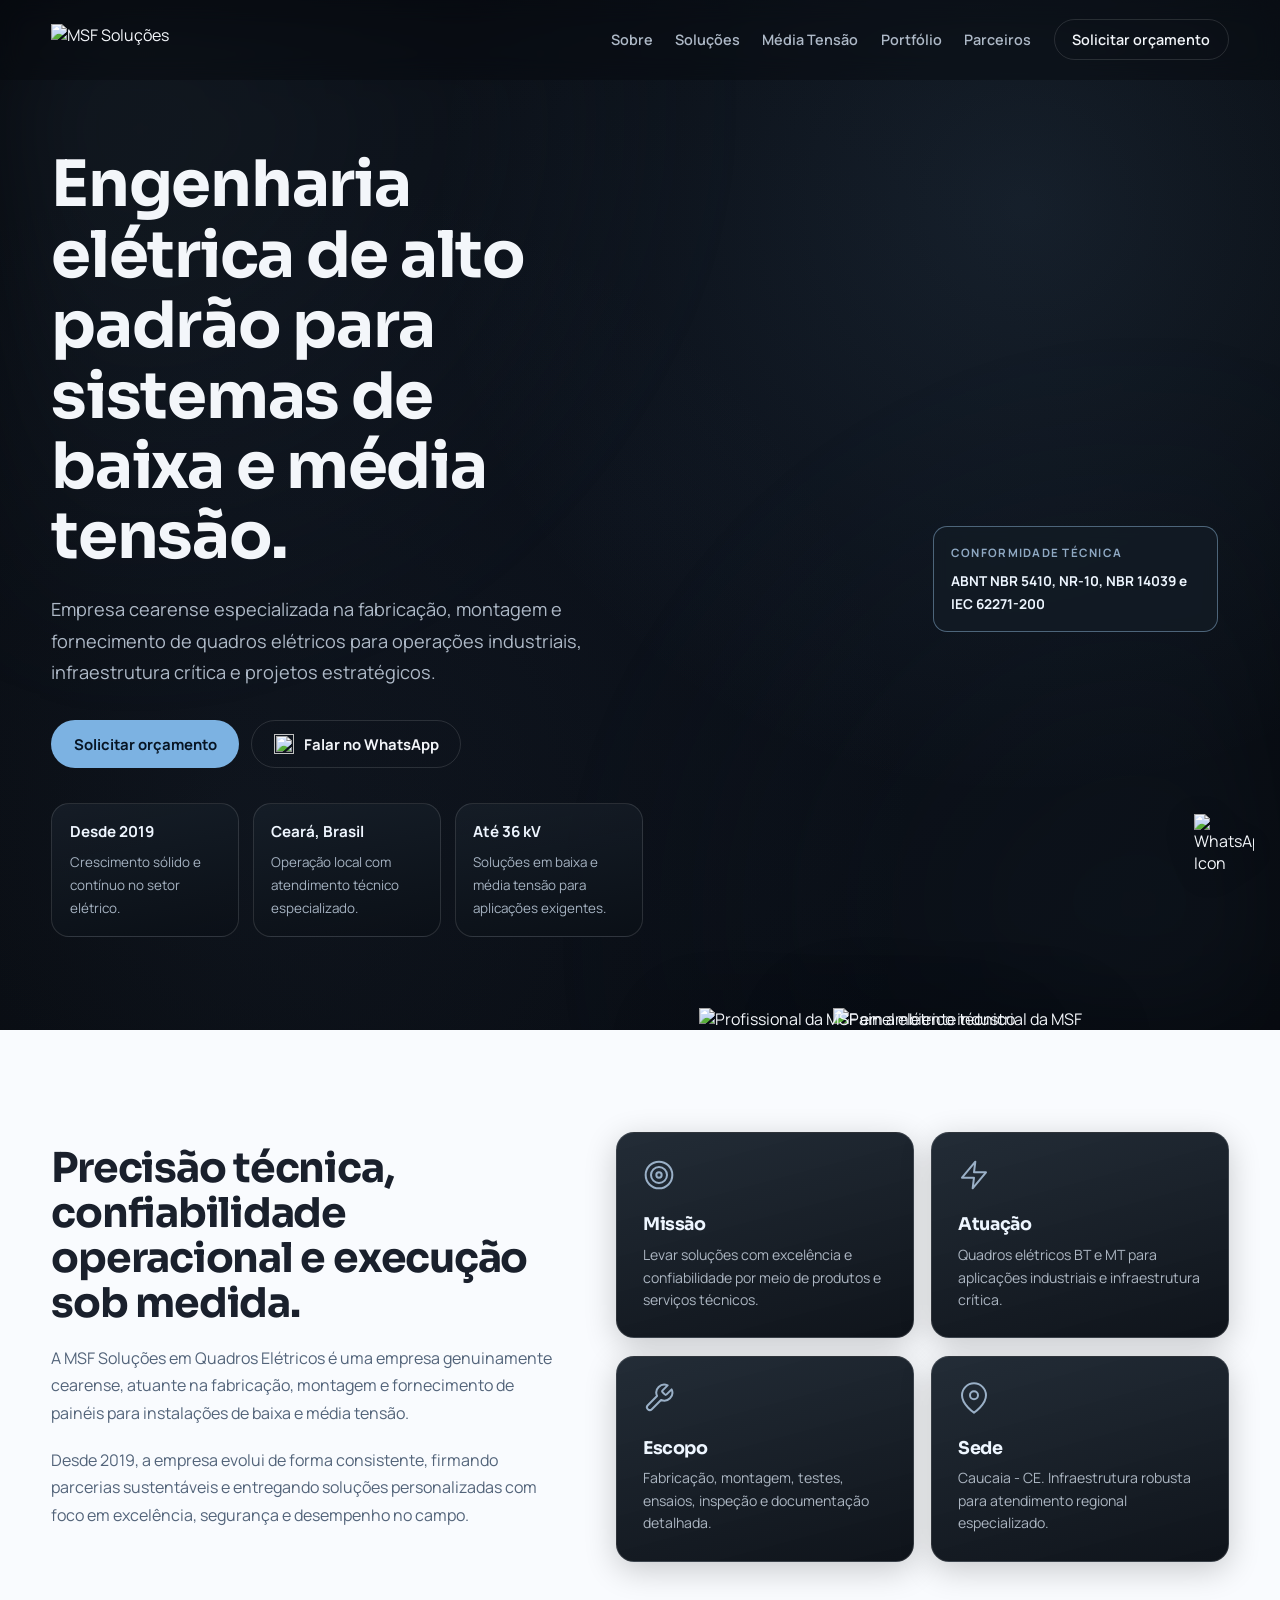
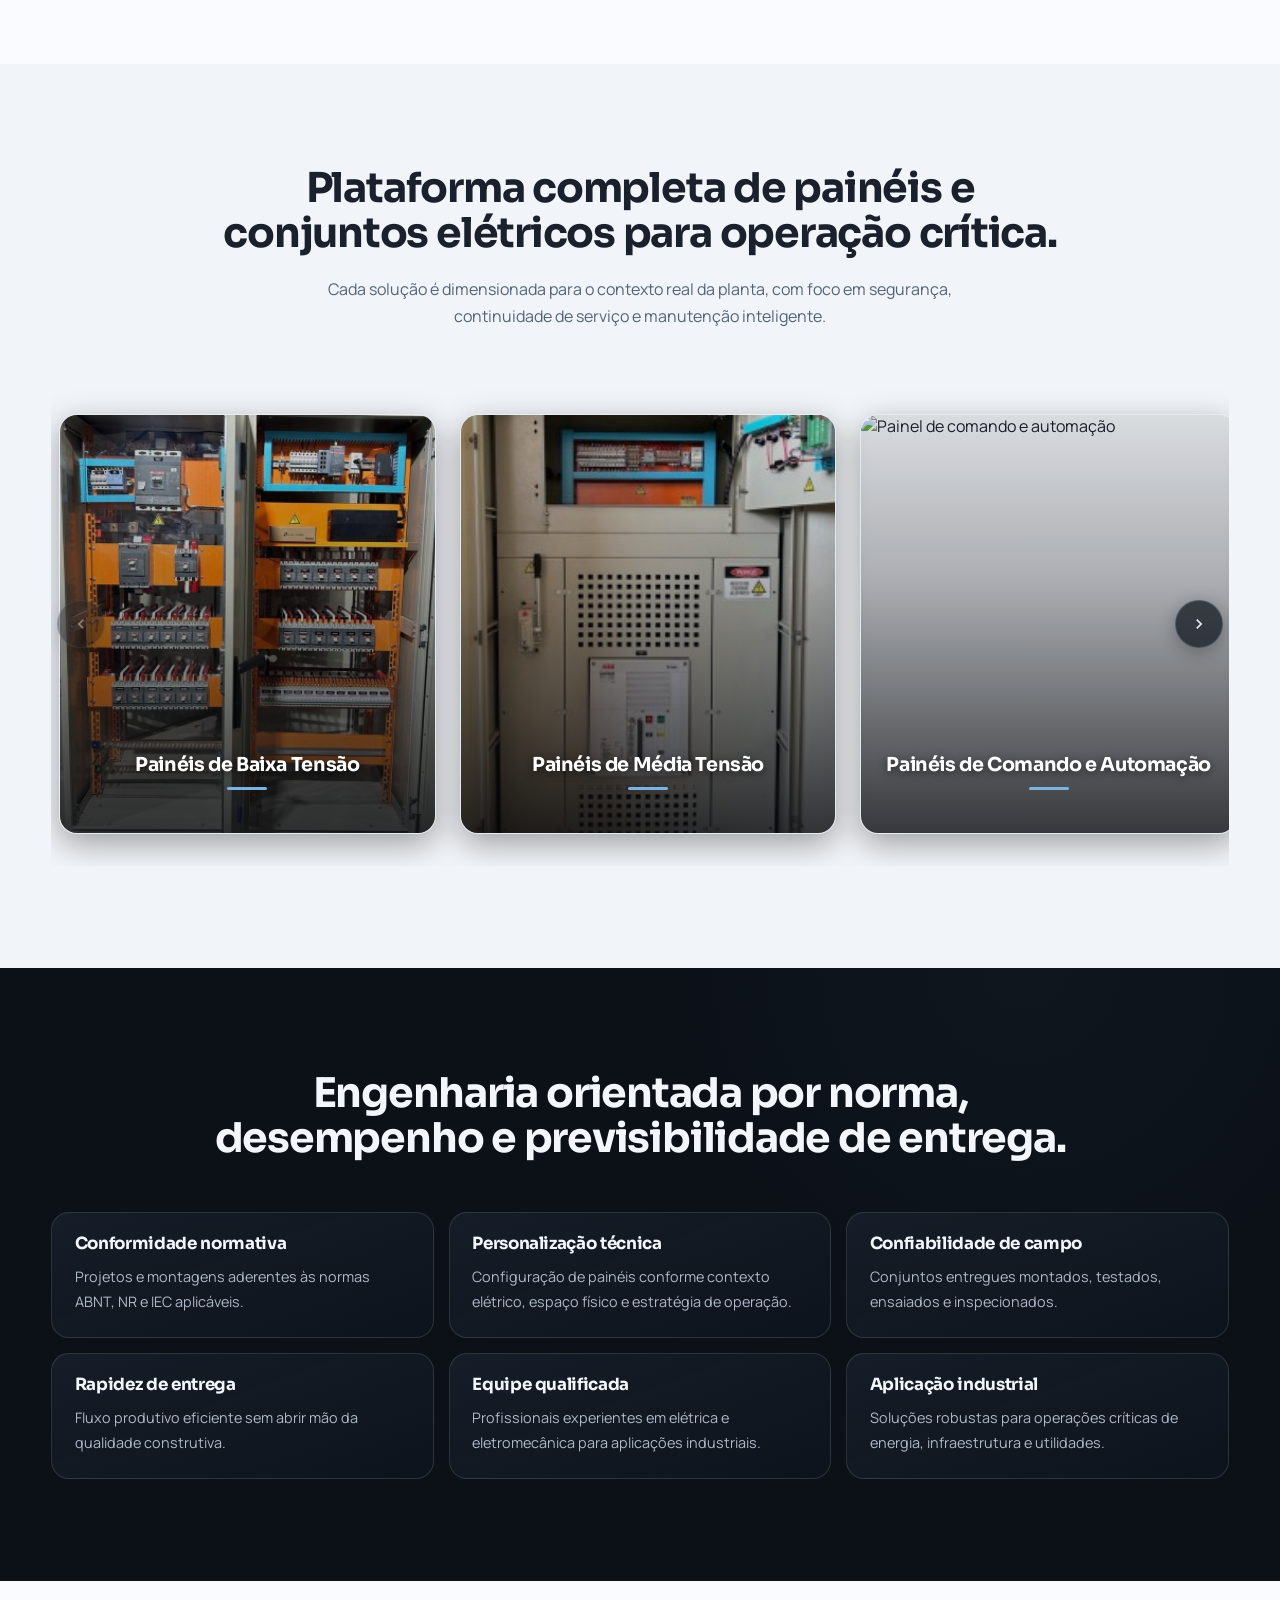
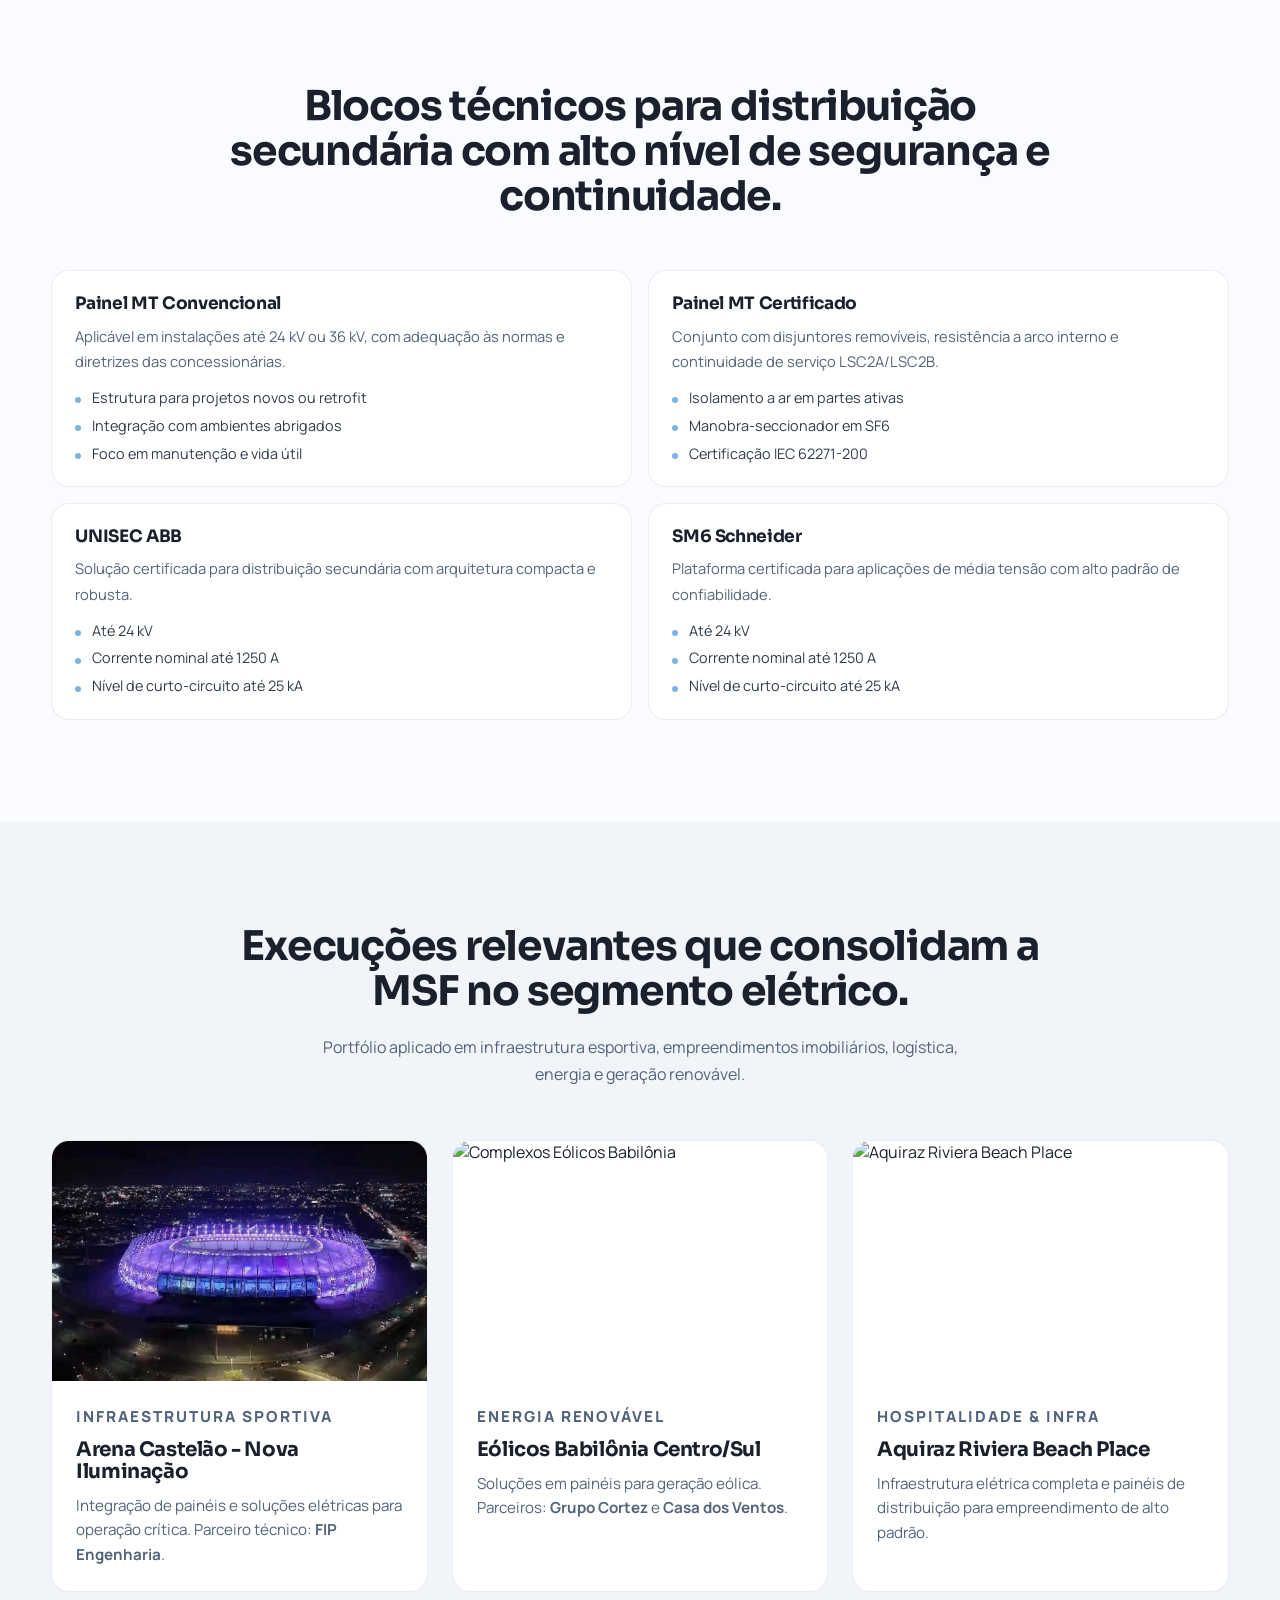
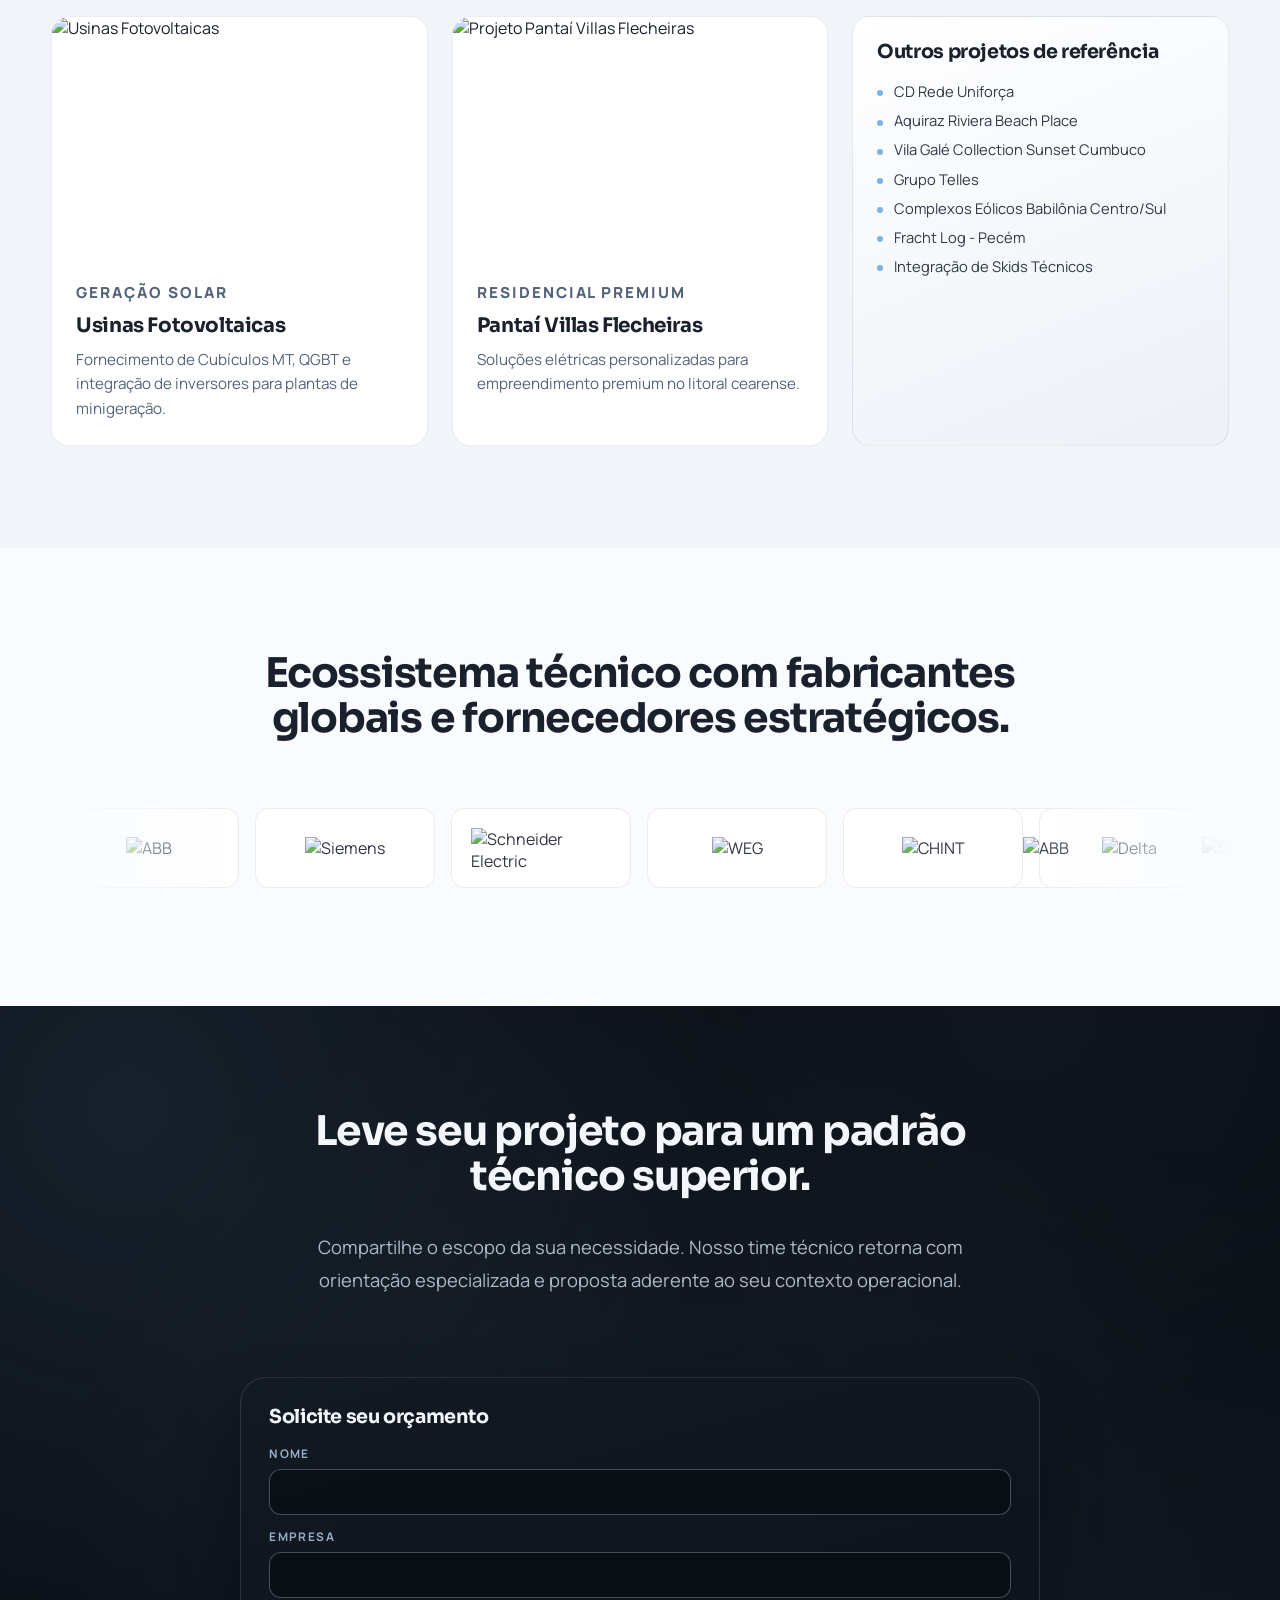
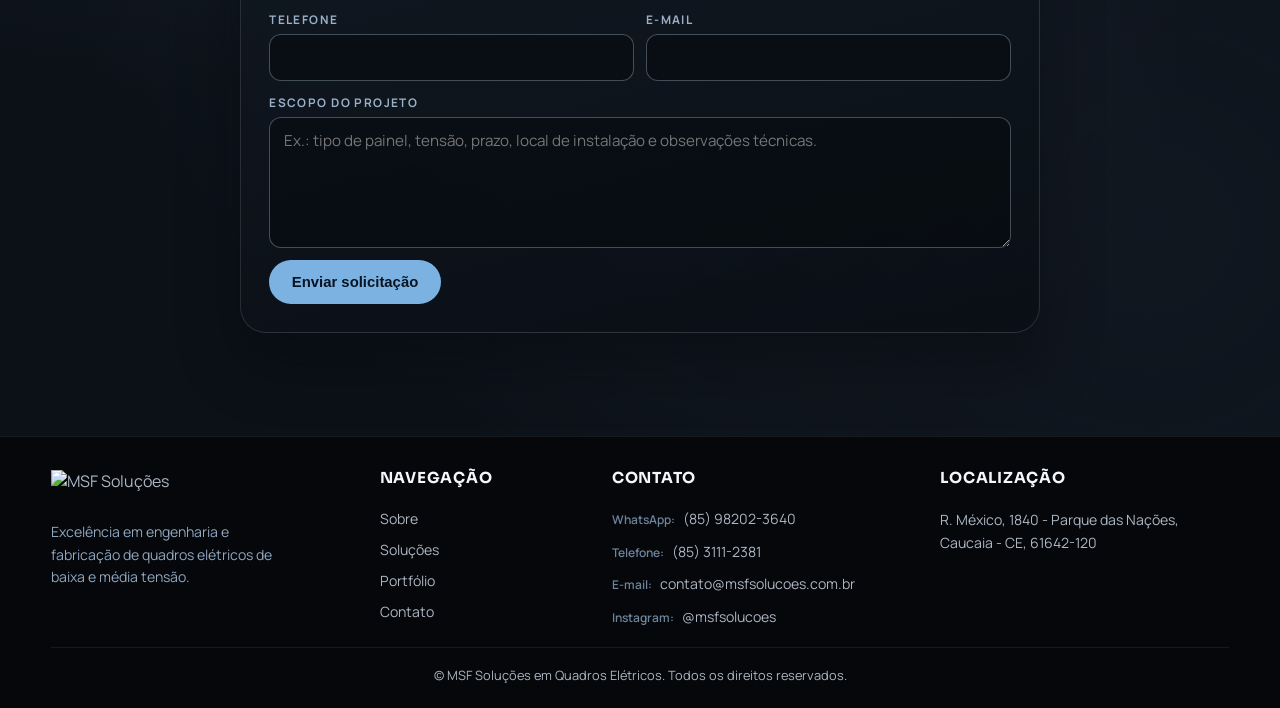
==== commit 97fa7686: "Redesenho dos cartões de solução, passando de cartões flip ​​para cartões sobrepostos com efeitos de" ====
--- a/index.html
+++ b/index.html
@@ -148,95 +148,72 @@
           
           <div class="solutions-track">
             <article class="solution-card">
-              <div class="solution-card-inner">
-                <div class="solution-card-front">
-                  <img src="assets/img/painel-baixa-tensao.jpg" alt="Painel de baixa tensão">
-                  <h3>Painéis de Baixa Tensão</h3>
-                </div>
-                <div class="solution-card-back">
-                  <h3>Painéis de Baixa Tensão</h3>
-                  <p>QGBT, CCM e quadros de distribuição desenvolvidos conforme ABNT NBR 5410 e NR-10.</p>
-                </div>
+              <img src="assets/img/painel-baixa-tensao.jpg" alt="Painel de baixa tensão" class="card-bg">
+              <div class="card-overlay"></div>
+              <div class="card-content">
+                <h3>Painéis de Baixa Tensão</h3>
+                <div class="card-separator"></div>
+                <p>QGBT, CCM e quadros de distribuição desenvolvidos conforme ABNT NBR 5410 e NR-10.</p>
+                <a href="#contato" class="btn-card">Saiba Mais</a>
               </div>
             </article>
 
             <article class="solution-card">
-              <div class="solution-card-inner">
-                <div class="solution-card-front">
-                  <img src="assets/img/painel-media-tensao.jpg.jpg" alt="Painel de média tensão">
-                  <h3>Painéis de Média Tensão</h3>
-                </div>
-                <div class="solution-card-back">
-                  <h3>Painéis de Média Tensão</h3>
-                  <p>Conjuntos para instalações até 24 kV e 36 kV, alinhados à ABNT NBR 14039 e exigências de concessionárias.</p>
-                </div>
+              <img src="assets/img/painel-media-tensao.jpg.jpg" alt="Painel de média tensão" class="card-bg">
+              <div class="card-overlay"></div>
+              <div class="card-content">
+                <h3>Painéis de Média Tensão</h3>
+                <div class="card-separator"></div>
+                <p>Conjuntos para instalações até 24 kV e 36 kV, alinhados à ABNT NBR 14039 e exigências de concessionárias.</p>
+                <a href="#contato" class="btn-card">Saiba Mais</a>
               </div>
             </article>
 
             <article class="solution-card">
-              <div class="solution-card-inner">
-                <div class="solution-card-front">
-                  <img src="https://msfsolucoes.com.br/wp-content/uploads/2025/06/quadro3-1.webp" alt="Painel de comando e automação">
-                  <h3>Painéis de Comando e Automação</h3>
-                </div>
-                <div class="solution-card-back">
-                  <h3>Painéis de Comando e Automação</h3>
-                  <p>Arquiteturas dedicadas ao controle de processo, integração de campo e confiabilidade operacional.</p>
-                </div>
+              <img src="https://msfsolucoes.com.br/wp-content/uploads/2025/06/quadro3-1.webp" alt="Painel de comando e automação" class="card-bg">
+              <div class="card-overlay"></div>
+              <div class="card-content">
+                <h3>Painéis de Comando e Automação</h3>
+                <div class="card-separator"></div>
+                <p>Arquiteturas dedicadas ao controle de processo, integração de campo e confiabilidade operacional.</p>
+                <a href="#contato" class="btn-card">Saiba Mais</a>
               </div>
             </article>
 
             <article class="solution-card">
-              <div class="solution-card-inner">
-                <div class="solution-card-front">
-                  <img src="https://msfsolucoes.com.br/wp-content/themes/stamina/assets/img/serv1.jpg" alt="Painel de controle e supervisão">
-                  <h3>Painéis de Controle e Supervisão</h3>
-                </div>
-                <div class="solution-card-back">
-                  <h3>Painéis de Controle e Supervisão</h3>
-                  <p>Plataformas para monitoramento, proteção e operação assistida em ambientes industriais.</p>
-                </div>
+              <img src="https://msfsolucoes.com.br/wp-content/themes/stamina/assets/img/serv1.jpg" alt="Painel de controle e supervisão" class="card-bg">
+              <div class="card-overlay"></div>
+              <div class="card-content">
+                <h3>Painéis de Controle e Supervisão</h3>
+                <div class="card-separator"></div>
+                <p>Plataformas para monitoramento, proteção e operação assistida em ambientes industriais.</p>
+                <a href="#contato" class="btn-card">Saiba Mais</a>
               </div>
             </article>
 
             <article class="solution-card">
-              <div class="solution-card-inner">
-                <div class="solution-card-front">
-                  <img src="assets/img/carrinho-disjuntor.jpg" alt="Carrinho disjuntor de média tensão">
-                  <h3>Carrinho Disjuntor de Média Tensão</h3>
-                </div>
-                <div class="solution-card-back">
-                  <h3>Carrinho Disjuntor MT</h3>
-                  <p>Disjuntor a vácuo 17,5 kV, com caixa dedicada ao nobreak e ao comando BT, ideal para retrofit.</p>
-                </div>
+              <img src="assets/img/carrinho-disjuntor.jpg" alt="Carrinho disjuntor de média tensão" class="card-bg">
+              <div class="card-overlay"></div>
+              <div class="card-content">
+                <h3>Carrinho Disjuntor MT</h3>
+                <div class="card-separator"></div>
+                <p>Disjuntor a vácuo 17,5 kV, com caixa dedicada ao nobreak e ao comando BT, ideal para retrofit.</p>
+                <a href="#contato" class="btn-card">Saiba Mais</a>
               </div>
             </article>
 
             <article class="solution-card">
-              <div class="solution-card-inner">
-                <div class="solution-card-front">
-                  <img src="https://msfsolucoes.com.br/wp-content/uploads/2025/06/quadro3-1.webp" alt="Cubículos de média tensão">
-                  <h3>Cubículos de Média Tensão</h3>
-                </div>
-                <div class="solution-card-back">
-                  <h3>Cubículos de Média Tensão</h3>
-                  <p>Versões convencionais e certificadas para distribuição secundária, com alta robustez construtiva.</p>
-                </div>
-              </div>
-            </article>
-
-            <article class="solution-card">
-              <div class="solution-card-inner">
-                <div class="solution-card-front">
-                  <img src="https://msfsolucoes.com.br/wp-content/themes/stamina/assets/img/serv1.jpg" alt="Soluções para usinas fotovoltaicas">
-                  <h3>Soluções para Usinas Fotovoltaicas</h3>
-                </div>
-                <div class="solution-card-back">
-                  <h3>Usinas Fotovoltaicas</h3>
-                  <p>Cubículos MT, QGBT, integração de inversores e skids técnicos para geração solar.</p>
-                </div>
-              </div>
-            </article>
+              <img src="https://msfsolucoes.com.br/wp-content/uploads/2025/06/quadro3-1.webp" alt="Cubículos de média tensão" class="card-bg">
+              <div class="card-overlay"></div>
+              <div class="card-content">
+                <h3>Cubículos de Média Tensão</h3>
+                <div class="card-separator"></div>
+                <p>Versões convencionais e certificadas para distribuição secundária, com alta robustez construtiva.</p>
+                <a href="#contato" class="btn-card">Saiba Mais</a>
+              </div>
+            </article>
+
+
           </div>
 
           <button class="carousel-nav next" aria-label="Próximo">
--- a/styles.css
+++ b/styles.css
@@ -547,7 +547,7 @@
 }
 
 /* =========================
-   Soluções (Carousel & Flip-Card)
+   Soluções (Carousel + Overlay Cards)
    ========================= */
 .solutions-carousel-wrapper {
   position: relative;
@@ -564,102 +564,153 @@
   will-change: transform;
 }
 
+/* --- Full-image overlay card --- */
 .solution-card {
   flex: 0 0 auto;
   min-width: 0;
-  perspective: 1500px;
-  height: 400px;
-  cursor: pointer;
-}
-
-.solution-card-inner {
+  height: 420px;
   position: relative;
+  overflow: hidden;
+  border-radius: var(--radius-md);
+  cursor: default;
+  border: 1px solid rgba(124, 178, 226, 0.1);
+  box-shadow: 0 10px 32px rgba(0, 0, 0, 0.35);
+  transition: transform 0.4s ease, box-shadow 0.4s ease;
+}
+
+.solution-card:hover {
+  transform: translateY(-6px);
+  box-shadow: 0 22px 52px rgba(0, 0, 0, 0.45);
+}
+
+/* Background image covers the whole card */
+.solution-card .card-bg {
+  position: absolute;
+  inset: 0;
   width: 100%;
   height: 100%;
-  text-align: left;
-  transition: transform 0.8s cubic-bezier(0.175, 0.885, 0.32, 1.275);
-  transform-style: preserve-3d;
-}
-
-.solution-card:not(.is-flipped):hover .solution-card-inner {
-  transform: translateY(-8px);
-}
-
-.solution-card.is-flipped .solution-card-inner {
-  transform: rotateY(180deg);
-}
-
-.solution-card-front,
-.solution-card-back {
+  object-fit: cover;
+  transition: transform 0.6s ease;
+  max-width: none;
+}
+
+.solution-card:hover .card-bg {
+  transform: scale(1.06);
+}
+
+/* Dark gradient overlay — lighter by default, darker on hover */
+.card-overlay {
   position: absolute;
-  width: 100%;
-  height: 100%;
-  -webkit-backface-visibility: hidden;
-  backface-visibility: hidden;
-  border-radius: var(--radius-md);
-  border: 1px solid var(--line-dark);
-  background: #ffffff;
-  overflow: hidden;
-  box-shadow: 0 10px 30px rgba(9, 15, 24, 0.08);
-  transition: border-color 0.35s ease, box-shadow 0.35s ease;
-}
-
-.solution-card:not(.is-flipped):hover .solution-card-front {
-  border-color: var(--accent);
-  box-shadow: 0 20px 48px rgba(124, 178, 226, 0.22);
-}
-
-.solution-card-front {
+  inset: 0;
+  background: linear-gradient(
+    to top,
+    rgba(7, 9, 13, 0.80) 0%,
+    rgba(7, 9, 13, 0.30) 60%,
+    rgba(7, 9, 13, 0.10) 100%
+  );
+  transition: background 0.45s ease;
+}
+
+.solution-card:hover .card-overlay {
+  background: linear-gradient(
+    to top,
+    rgba(7, 9, 13, 0.97) 0%,
+    rgba(7, 9, 13, 0.75) 55%,
+    rgba(7, 9, 13, 0.45) 100%
+  );
+}
+
+/* Content anchored to base — rises on hover */
+.card-content {
+  position: absolute;
+  bottom: 0;
+  left: 0;
+  right: 0;
+  padding: 1.5rem 1.5rem 1.75rem;
+  z-index: 2;
   display: flex;
   flex-direction: column;
-}
-
-.solution-card-front img {
-  width: 100%;
-  height: 240px;
-  object-fit: cover;
-  border-bottom: 1px solid var(--line-dark);
-  transition: transform 0.5s ease;
-}
-
-.solution-card:not(.is-flipped):hover .solution-card-front img {
-  transform: scale(1.04);
-}
-
-.solution-card-front h3 {
-  padding: 1.5rem 1.25rem;
-  font-size: 1.15rem;
+  align-items: center;
+  text-align: center;
+  transition: transform 0.5s cubic-bezier(0.25, 0.8, 0.25, 1);
+}
+
+.solution-card:hover .card-content {
+  transform: translateY(-28px);
+}
+
+.card-content h3 {
+  color: #ffffff;
+  font-size: 1.2rem;
+  font-weight: 700;
+  margin: 0 0 0.6rem 0;
+  line-height: 1.3;
+  text-shadow: 0 2px 8px rgba(0, 0, 0, 0.6);
+}
+
+/* Blue accent separator line */
+.card-separator {
+  width: 40px;
+  height: 3px;
+  background: var(--accent);
+  border-radius: 2px;
+  margin: 0 auto 0.8rem;
+  flex-shrink: 0;
+}
+
+/* Description: collapsed by default, expands on hover */
+.card-content p {
+  color: rgba(255, 255, 255, 0.85);
+  font-size: 0.88rem;
+  line-height: 1.65;
+  max-width: 28ch;
+  opacity: 0;
+  max-height: 0;
+  overflow: hidden;
   margin: 0;
-  flex-grow: 1;
-  display: flex;
-  align-items: center;
-}
-
-.solution-card-back {
-  background: linear-gradient(145deg, #ffffff, #f8faff);
-  transform: rotateY(180deg);
-  padding: 2rem 1.5rem;
-  display: flex;
-  flex-direction: column;
-  justify-content: center;
-  align-items: flex-start;
-  border: 1px solid var(--accent-soft);
-}
-
-.solution-card-back h3 {
+  transition: opacity 0.4s ease 0.05s, max-height 0.4s ease 0.05s, margin 0.4s ease 0.05s;
+}
+
+.solution-card:hover .card-content p {
+  opacity: 1;
+  max-height: 120px;
+  margin: 0 0 1rem 0;
+}
+
+/* "Saiba Mais" button — collapsed by default, expands on hover */
+.btn-card {
+  display: inline-block;
+  padding: 0;
+  max-height: 0;
+  overflow: hidden;
+  opacity: 0;
+  background: transparent;
+  border: 1.5px solid var(--accent);
   color: var(--accent);
-  margin-bottom: 1.2rem;
-  font-size: 1.1rem;
+  font-size: 0.78rem;
   font-weight: 700;
-}
-
-.solution-card-back p {
-  color: var(--text-dark-muted);
-  font-size: 1rem;
-  line-height: 1.7;
-  margin: 0;
-}
-
+  letter-spacing: 0.1em;
+  text-transform: uppercase;
+  border-radius: 100px;
+  transition: background 0.3s ease, color 0.3s ease, box-shadow 0.3s ease,
+              opacity 0.4s ease 0.12s, max-height 0.4s ease 0.12s,
+              padding 0.4s ease 0.12s;
+  text-decoration: none;
+}
+
+.solution-card:hover .btn-card {
+  opacity: 1;
+  max-height: 60px;
+  padding: 0.6rem 1.5rem;
+}
+
+.btn-card:hover {
+  background: var(--accent);
+  color: #07090d;
+  box-shadow: 0 0 20px rgba(124, 178, 226, 0.45);
+}
+
+/* --- Carousel nav buttons --- */
 .carousel-nav {
   position: absolute;
   top: 50%;
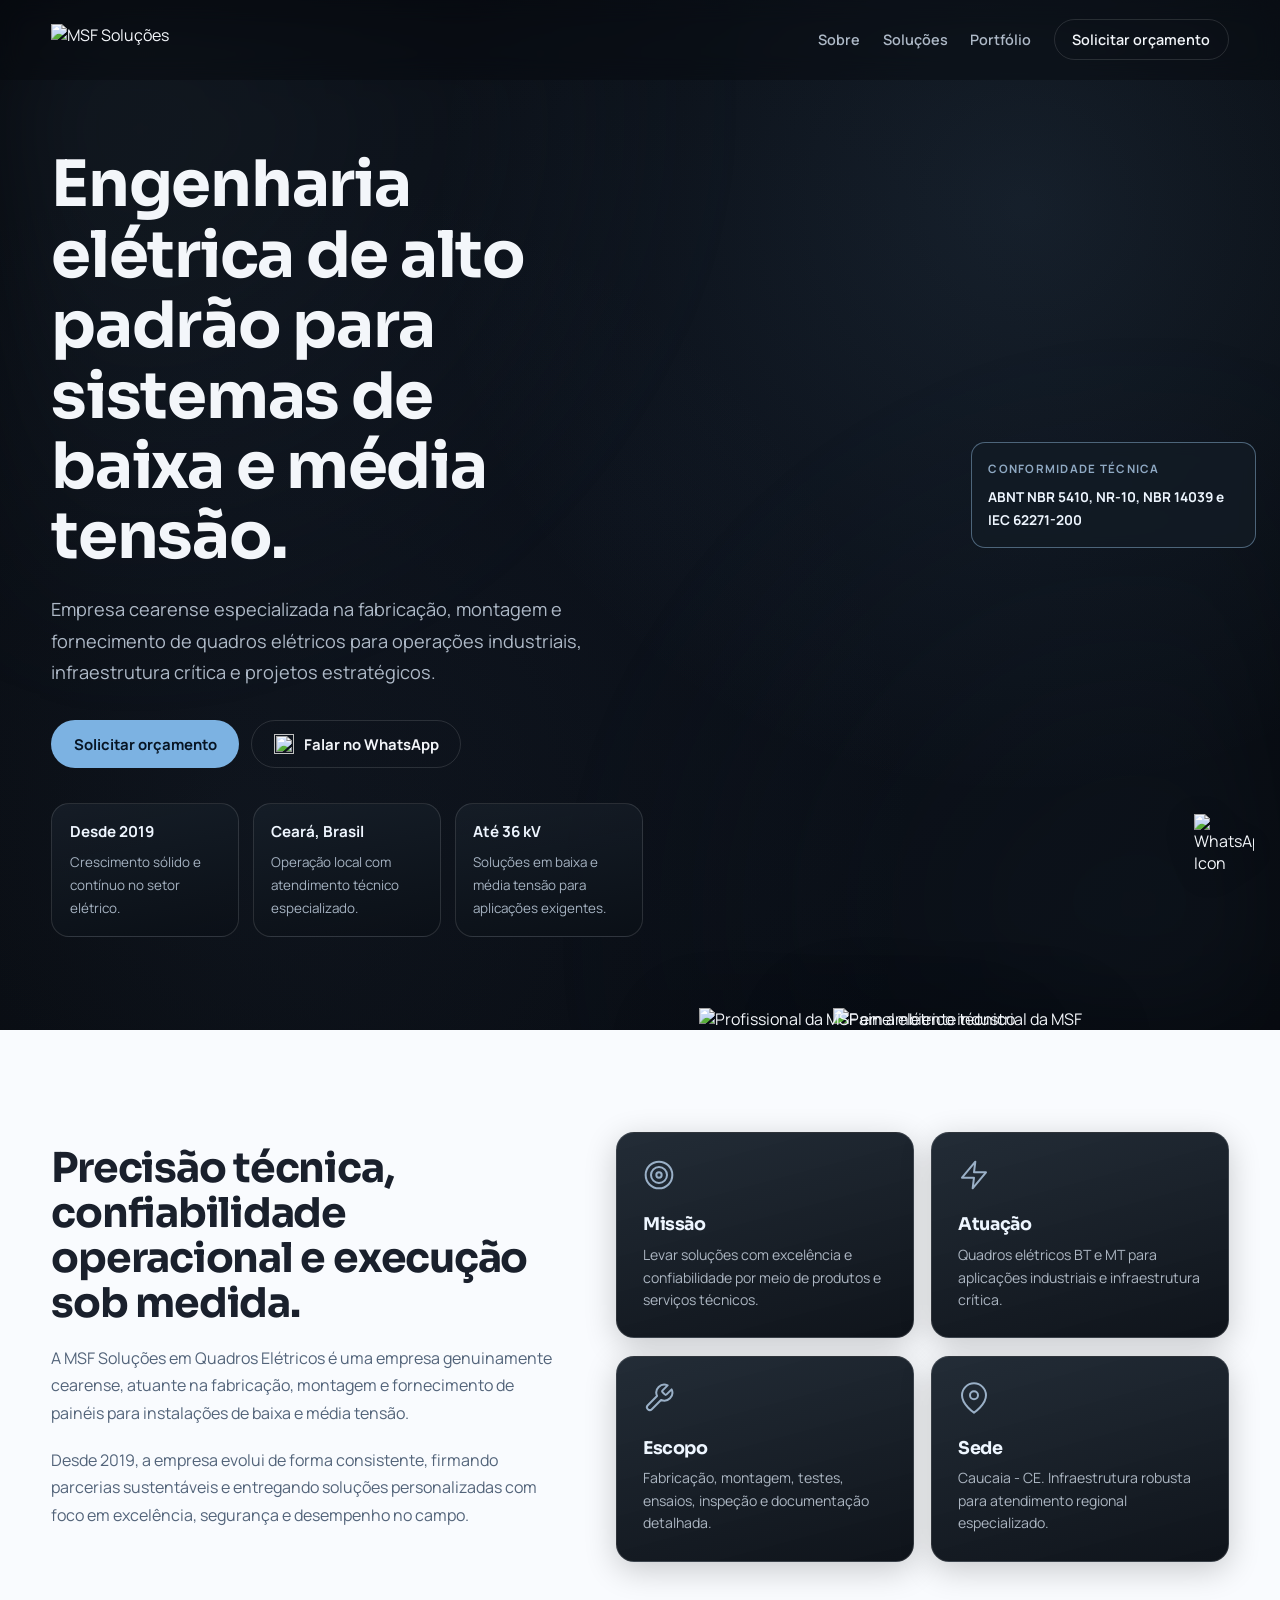
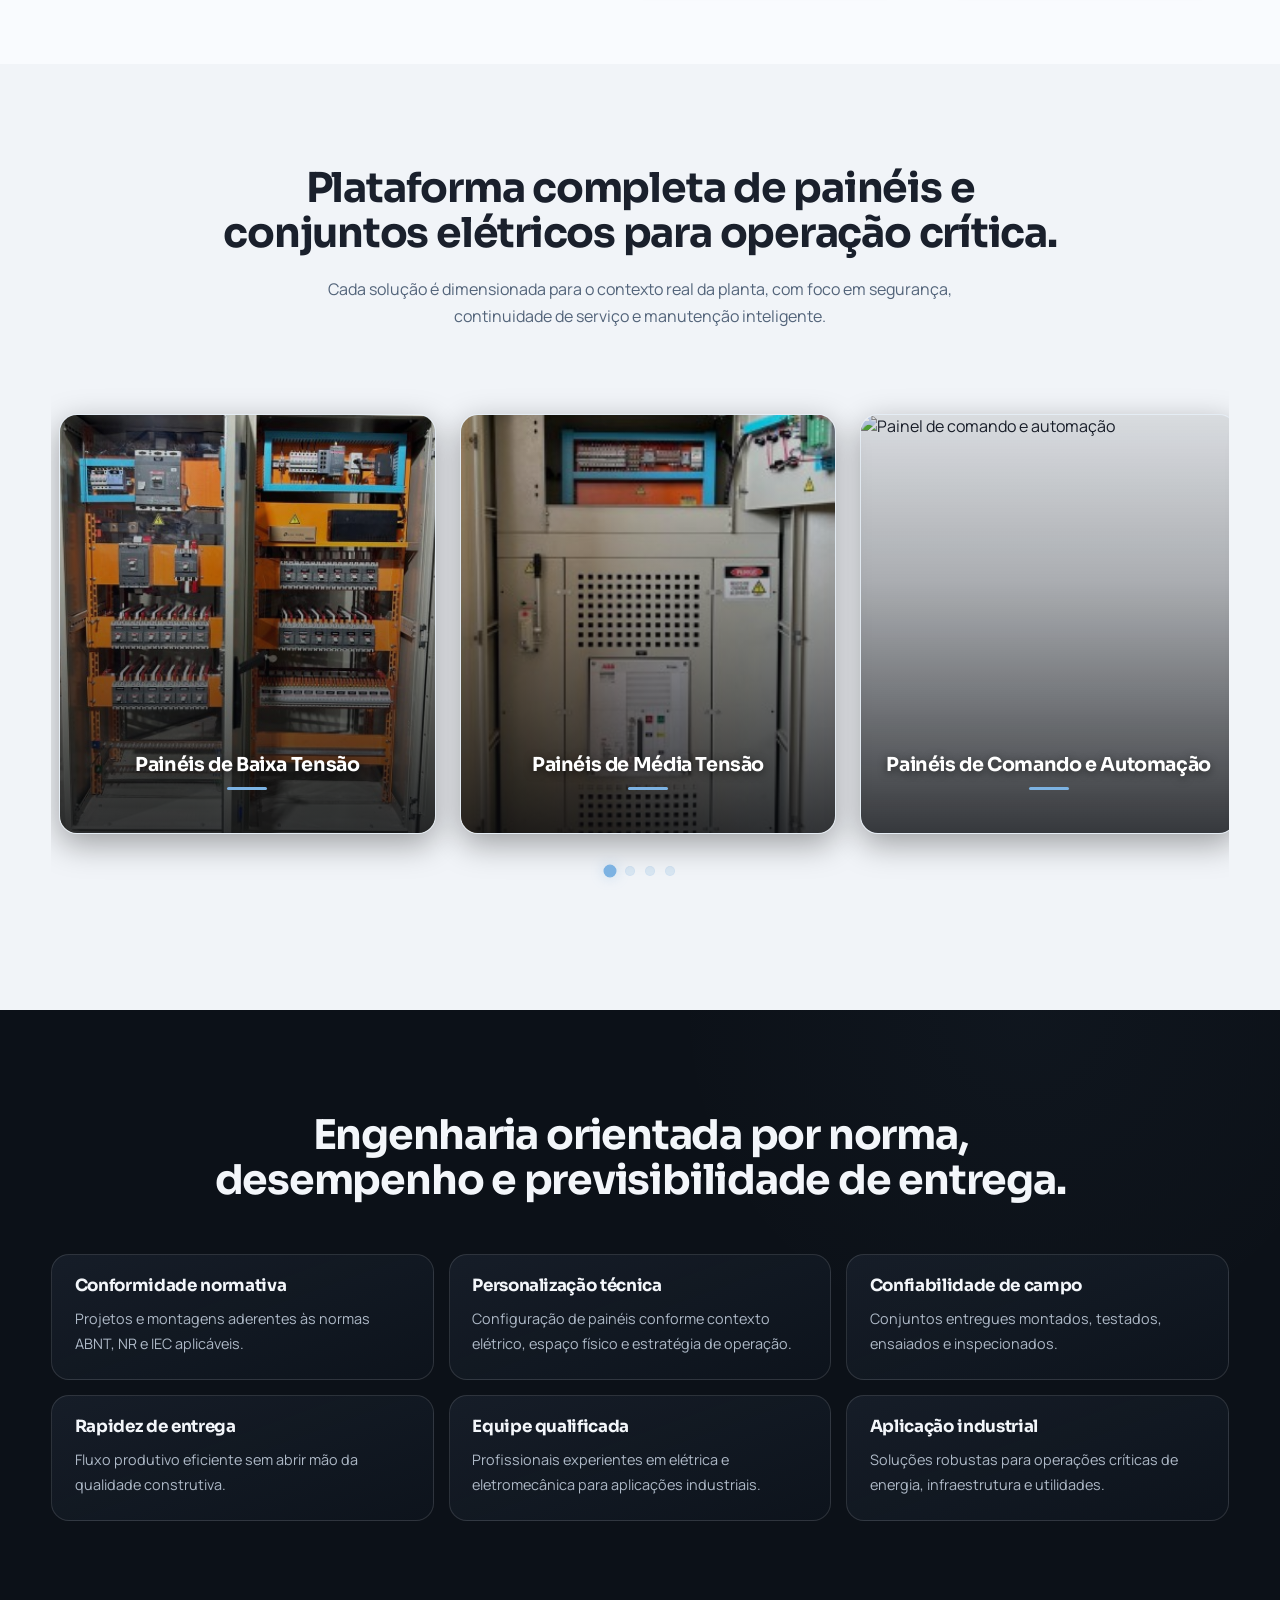
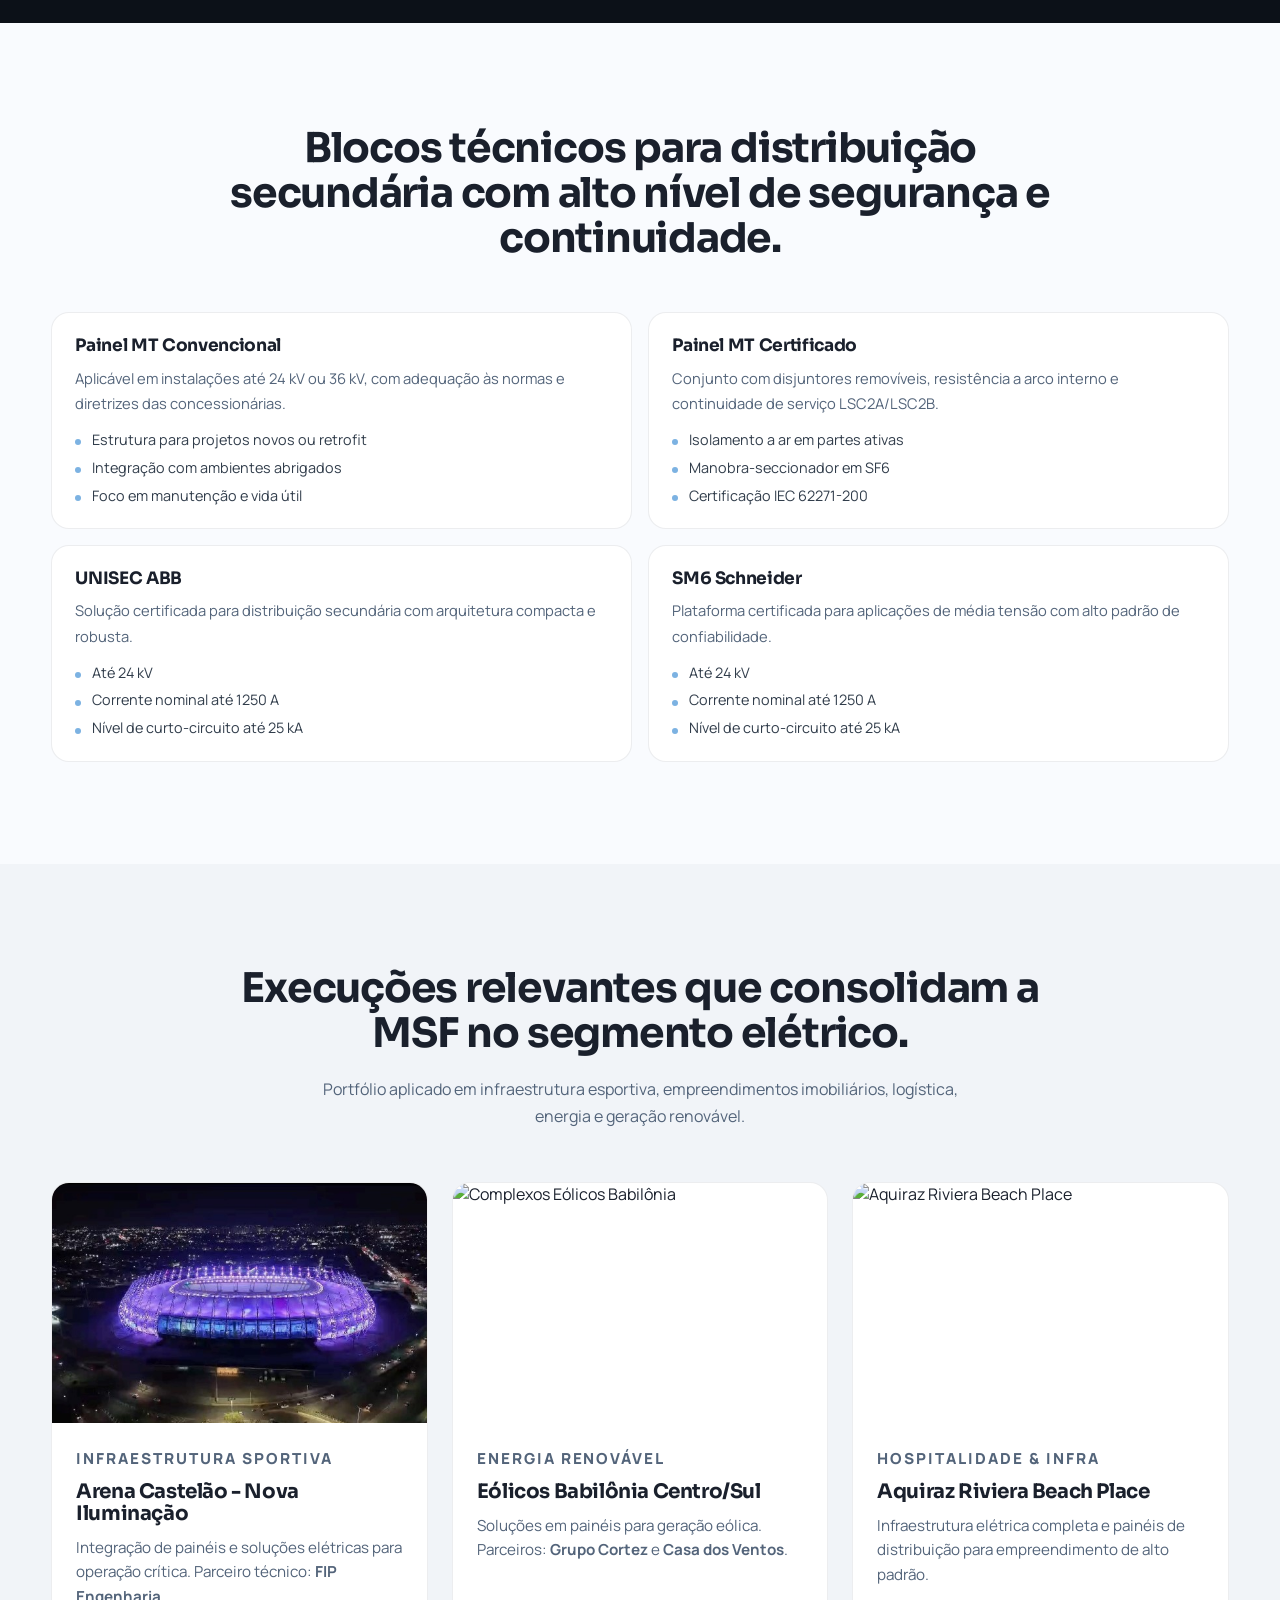
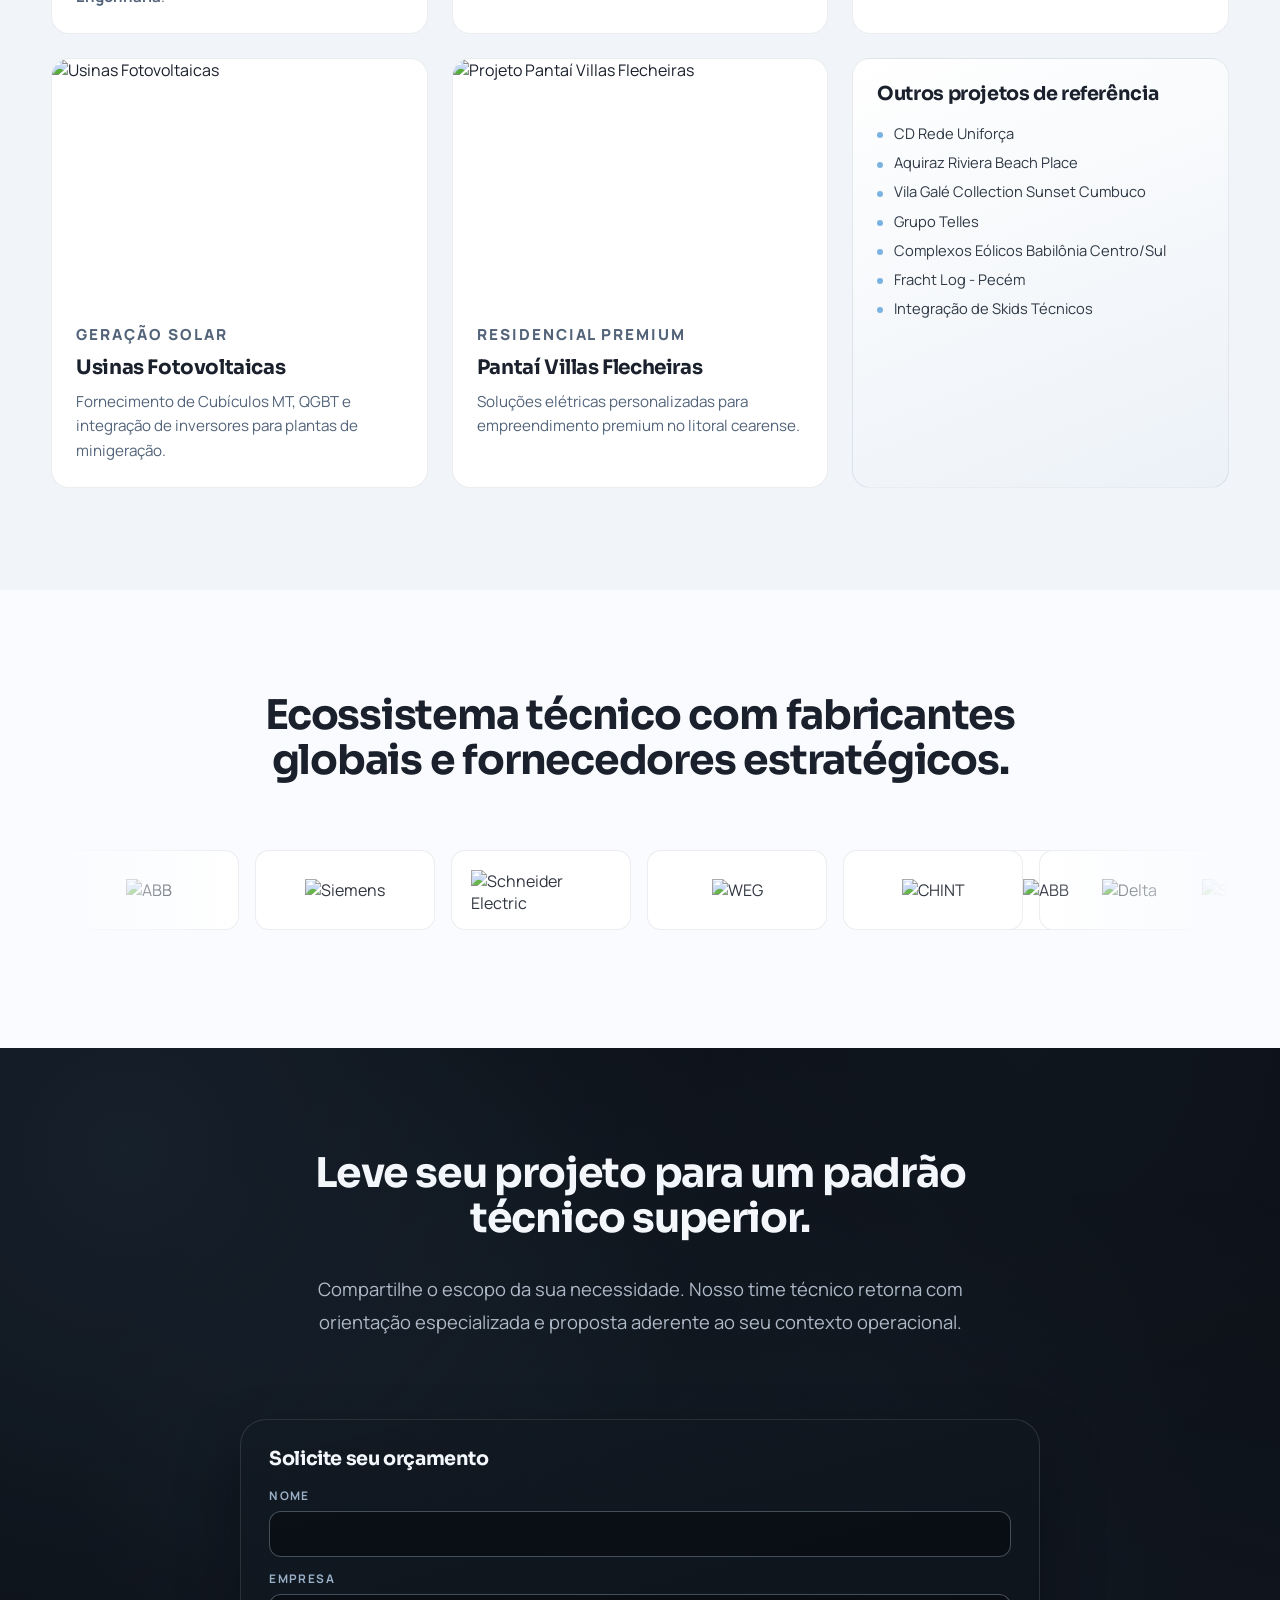
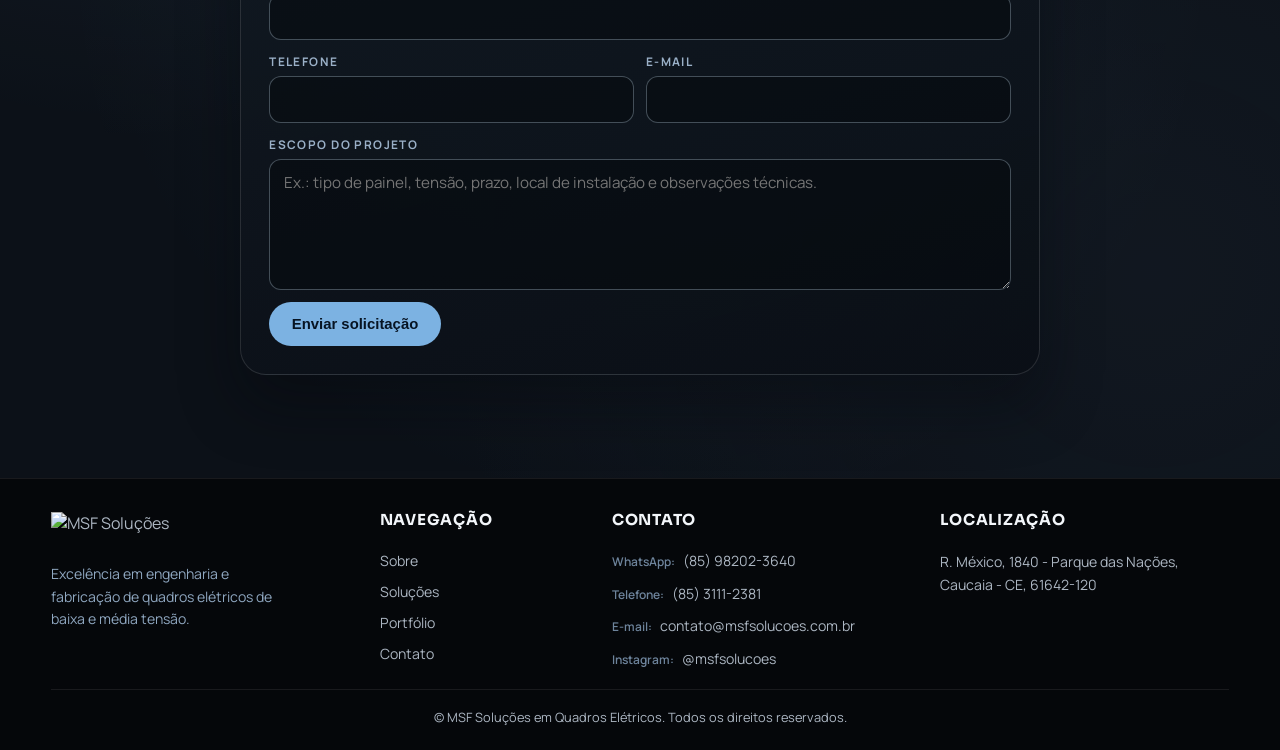
==== commit 1e693406: "Substituído os botões de navegação do carrossel por indicadores de ponto e atualizado o estilo da se" ====
--- a/index.html
+++ b/index.html
@@ -27,9 +27,7 @@
       <nav class="main-nav" id="main-navigation" aria-label="Navegação principal">
         <a href="#sobre">Sobre</a>
         <a href="#solucoes">Soluções</a>
-        <a href="#media-tensao">Média Tensão</a>
         <a href="#portfolio">Portfólio</a>
-        <a href="#parceiros">Parceiros</a>
         <a href="#contato" class="btn btn-nav">Solicitar orçamento</a>
       </nav>
     </div>
@@ -142,83 +140,103 @@
         </header>
 
         <div class="solutions-carousel-wrapper">
-          <button class="carousel-nav prev" aria-label="Anterior">
-            <svg viewBox="0 0 24 24"><path d="M15.41 7.41L14 6l-6 6 6 6 1.41-1.41L10.83 12z"/></svg>
-          </button>
-          
           <div class="solutions-track">
-            <article class="solution-card">
+            <article class="solution-card" data-full-desc="Construídos com excelência para suportar as demandas mais rigorosas do setor elétrico. Nossos Painéis de Baixa Tensão (QGBT e CCM) oferecem máxima proteção aos seus equipamentos e operadores, eliminando riscos de paradas não programadas e garantindo eficiência energética inigualável. Uma solução definitiva para quem não pode parar.">
               <img src="assets/img/painel-baixa-tensao.jpg" alt="Painel de baixa tensão" class="card-bg">
               <div class="card-overlay"></div>
               <div class="card-content">
                 <h3>Painéis de Baixa Tensão</h3>
                 <div class="card-separator"></div>
                 <p>QGBT, CCM e quadros de distribuição desenvolvidos conforme ABNT NBR 5410 e NR-10.</p>
-                <a href="#contato" class="btn-card">Saiba Mais</a>
-              </div>
-            </article>
-
-            <article class="solution-card">
+                <button type="button" class="btn-card js-open-modal">Saiba Mais</button>
+              </div>
+            </article>
+
+            <article class="solution-card" data-full-desc="A espinha dorsal da sua distribuição elétrica. Projetados para suportar altas correntes com total segurança, os Painéis de Média Tensão proporcionam uma operação estável e altamente confiável. Eles garantem o fluxo ininterrupto de energia para instalações complexas.">
               <img src="assets/img/painel-media-tensao.jpg.jpg" alt="Painel de média tensão" class="card-bg">
               <div class="card-overlay"></div>
               <div class="card-content">
                 <h3>Painéis de Média Tensão</h3>
                 <div class="card-separator"></div>
                 <p>Conjuntos para instalações até 24 kV e 36 kV, alinhados à ABNT NBR 14039 e exigências de concessionárias.</p>
-                <a href="#contato" class="btn-card">Saiba Mais</a>
-              </div>
-            </article>
-
-            <article class="solution-card">
+                <button type="button" class="btn-card js-open-modal">Saiba Mais</button>
+              </div>
+            </article>
+
+            <article class="solution-card" data-full-desc="A inteligência que transforma processos industriais. Equipados com as mais eficientes lógicas de controle, estes painéis reduzem o consumo energético e elevam a performance de toda a sua linha de produção. Monitore, controle e otimize resultados em tempo real.">
               <img src="https://msfsolucoes.com.br/wp-content/uploads/2025/06/quadro3-1.webp" alt="Painel de comando e automação" class="card-bg">
               <div class="card-overlay"></div>
               <div class="card-content">
                 <h3>Painéis de Comando e Automação</h3>
                 <div class="card-separator"></div>
                 <p>Arquiteturas dedicadas ao controle de processo, integração de campo e confiabilidade operacional.</p>
-                <a href="#contato" class="btn-card">Saiba Mais</a>
-              </div>
-            </article>
-
-            <article class="solution-card">
+                <button type="button" class="btn-card js-open-modal">Saiba Mais</button>
+              </div>
+            </article>
+
+            <article class="solution-card" data-full-desc="O cérebro central da sua operação. Com arquiteturas dedicadas de supervisão, garantimos a integração transparente entre o campo e a sala de controle. Monitore variáveis e atue rapidamente para mitigar falhas antes que elas aconteçam.">
               <img src="https://msfsolucoes.com.br/wp-content/themes/stamina/assets/img/serv1.jpg" alt="Painel de controle e supervisão" class="card-bg">
               <div class="card-overlay"></div>
               <div class="card-content">
                 <h3>Painéis de Controle e Supervisão</h3>
                 <div class="card-separator"></div>
                 <p>Plataformas para monitoramento, proteção e operação assistida em ambientes industriais.</p>
-                <a href="#contato" class="btn-card">Saiba Mais</a>
-              </div>
-            </article>
-
-            <article class="solution-card">
+                <button type="button" class="btn-card js-open-modal">Saiba Mais</button>
+              </div>
+            </article>
+
+            <article class="solution-card" data-full-desc="Uma virada de chave no seu sistema com o melhor custo-benefício. O Carrinho Disjuntor a vácuo moderniza rapidamente instalações legadas com tecnologia de ponta. Máxima confiabilidade, baixa necessidade de manutenção e proteção imediata dos circuitos.">
               <img src="assets/img/carrinho-disjuntor.jpg" alt="Carrinho disjuntor de média tensão" class="card-bg">
               <div class="card-overlay"></div>
               <div class="card-content">
                 <h3>Carrinho Disjuntor MT</h3>
                 <div class="card-separator"></div>
                 <p>Disjuntor a vácuo 17,5 kV, com caixa dedicada ao nobreak e ao comando BT, ideal para retrofit.</p>
-                <a href="#contato" class="btn-card">Saiba Mais</a>
-              </div>
-            </article>
-
-            <article class="solution-card">
-              <img src="https://msfsolucoes.com.br/wp-content/uploads/2025/06/quadro3-1.webp" alt="Cubículos de média tensão" class="card-bg">
+                <button type="button" class="btn-card js-open-modal">Saiba Mais</button>
+              </div>
+            </article>
+
+            <article class="solution-card" data-full-desc="A solução impenetrável para distribuição secundária. Nossos cubículos aliam robustez incomparável e construção compacta, otimizando o uso do espaço sem sacrificar a segurança. Certificados para os ambientes mais hostis e críticos do mercado elétrico.">
+              <img src="assets/img/cubiculo-media-tensao.jpg" alt="Cubículo de Média Tensão MT ABB" class="card-bg">
               <div class="card-overlay"></div>
               <div class="card-content">
                 <h3>Cubículos de Média Tensão</h3>
                 <div class="card-separator"></div>
                 <p>Versões convencionais e certificadas para distribuição secundária, com alta robustez construtiva.</p>
-                <a href="#contato" class="btn-card">Saiba Mais</a>
-              </div>
-            </article>
-
-
-          </div>
-
-          <button class="carousel-nav next" aria-label="Próximo">
-            <svg viewBox="0 0 24 24"><path d="M8.59 16.59L10 18l6-6-6-6-1.41 1.41L13.17 12z"/></svg>
+                <button type="button" class="btn-card js-open-modal">Saiba Mais</button>
+              </div>
+            </article>
+
+
+          </div>
+          
+          <div class="carousel-dots" aria-label="Navegação em pontos"></div>
+        </div>
+      </div>
+
+      <!-- Modal Soluções -->
+      <div class="solution-highlight-modal" id="solutionModal">
+        <div class="modal-backdrop js-modal-close"></div>
+        <div class="modal-content-wrapper">
+          <button class="modal-btn-close js-modal-close" aria-label="Fechar destaque">
+            <svg viewBox="0 0 24 24" fill="none" stroke="currentColor" stroke-width="2" stroke-linecap="round" stroke-linejoin="round"><line x1="18" y1="6" x2="6" y2="18"></line><line x1="6" y1="6" x2="18" y2="18"></line></svg>
           </button>
+          <div class="modal-card">
+            <div class="modal-image-col">
+              <img src="" alt="" class="modal-img" id="modalImg">
+              <div class="modal-image-overlay"></div>
+            </div>
+            <div class="modal-text-col">
+              <strong class="modal-uptitle">Destaque MSF</strong>
+              <h3 class="modal-title" id="modalTitle"></h3>
+              <div class="card-separator"></div>
+              <p class="modal-short-desc" id="modalShortDesc"></p>
+              <div class="modal-long-desc" id="modalLongDesc"></div>
+              <div class="modal-actions">
+                 <a href="#contato" class="btn btn-primary js-modal-close">Solicitar orçamento</a>
+              </div>
+            </div>
+          </div>
         </div>
       </div>
     </section>
--- a/styles.css
+++ b/styles.css
@@ -456,18 +456,20 @@
   height: auto;
   object-fit: contain;
   filter: drop-shadow(0 36px 46px rgba(6, 10, 15, 0.56));
+  z-index: 20;
 }
 
 .hero-spec-card {
   position: absolute;
-  right: 2%;
-  top: 10%;
+  right: -5%;
+  top: -5%;
   max-width: 285px;
   padding: 1rem 1.05rem;
   border-radius: var(--radius-sm);
   border: 1px solid rgba(159, 206, 244, 0.42);
   background: rgba(19, 27, 37, 0.82);
   backdrop-filter: blur(7px);
+  z-index: 10;
 }
 
 .hero-spec-card p {
@@ -710,54 +712,197 @@
   box-shadow: 0 0 20px rgba(124, 178, 226, 0.45);
 }
 
-/* --- Carousel nav buttons --- */
-.carousel-nav {
-  position: absolute;
-  top: 50%;
-  transform: translateY(-50%);
-  width: 48px;
-  height: 48px;
+/* --- Carousel Dots --- */
+.carousel-dots {
+  display: flex;
+  justify-content: center;
+  align-items: center;
+  gap: 10px;
+  margin-top: 2rem;
+  width: 100%;
+}
+
+.carousel-dot {
+  width: 10px;
+  height: 10px;
   border-radius: 50%;
-  background: rgba(14, 20, 29, 0.72);
-  border: 1px solid rgba(124, 178, 226, 0.25);
-  backdrop-filter: blur(8px);
-  -webkit-backdrop-filter: blur(8px);
+  background: rgba(124, 178, 226, 0.2);
+  border: 1px solid rgba(124, 178, 226, 0.1);
+  cursor: pointer;
+  transition: all 0.3s cubic-bezier(0.4, 0, 0.2, 1);
+  padding: 0;
+}
+
+.carousel-dot:hover {
+  background: rgba(124, 178, 226, 0.5);
+  transform: scale(1.1);
+}
+
+.carousel-dot.is-active {
+  background: var(--accent);
+  border-color: var(--accent);
+  transform: scale(1.3);
+  box-shadow: 0 0 10px rgba(124, 178, 226, 0.4);
+}
+
+/* =========================
+   Soluções Modal Destaque
+   ========================= */
+.solution-highlight-modal {
+  position: fixed;
+  inset: 0;
+  z-index: 2000;
   display: flex;
   align-items: center;
   justify-content: center;
+  padding: 1rem;
+  opacity: 0;
+  pointer-events: none;
+  transition: opacity 0.4s ease;
+}
+
+.solution-highlight-modal.is-active {
+  opacity: 1;
+  pointer-events: auto;
+}
+
+.modal-backdrop {
+  position: absolute;
+  inset: 0;
+  background: rgba(4, 7, 11, 0.85);
+  backdrop-filter: blur(8px);
+  -webkit-backdrop-filter: blur(8px);
+}
+
+.modal-content-wrapper {
+  position: relative;
+  z-index: 2;
+  width: 100%;
+  max-width: 900px;
+  transform: translateY(30px) scale(0.95);
+  transition: transform 0.5s cubic-bezier(0.2, 0.8, 0.2, 1);
+}
+
+.solution-highlight-modal.is-active .modal-content-wrapper {
+  transform: translateY(0) scale(1);
+}
+
+.modal-btn-close {
+  position: absolute;
+  top: -45px;
+  right: 0;
+  background: none;
+  border: none;
+  color: #fff;
   cursor: pointer;
+  padding: 8px;
+  transition: color 0.2s, transform 0.2s;
   z-index: 10;
+}
+.modal-btn-close:hover {
+  color: var(--accent);
+  transform: scale(1.1);
+}
+.modal-btn-close svg {
+  width: 28px;
+  height: 28px;
+}
+
+.modal-card {
+  display: flex;
+  background: var(--bg-panel);
+  border: 1px solid rgba(124, 178, 226, 0.15);
+  border-radius: var(--radius-lg);
+  overflow: hidden;
+  box-shadow: 0 40px 80px rgba(0, 0, 0, 0.5), 0 0 40px rgba(124, 178, 226, 0.05);
+}
+
+.modal-image-col {
+  flex: 1;
+  min-width: 350px;
+  position: relative;
+}
+
+.modal-img {
+  width: 100%;
+  height: 100%;
+  object-fit: cover;
+  position: absolute;
+  inset: 0;
+}
+
+.modal-image-overlay {
+  position: absolute;
+  inset: 0;
+  background: linear-gradient(to right, rgba(13, 26, 34, 0) 60%, rgba(13, 26, 34, 1) 100%);
+}
+
+.modal-text-col {
+  flex: 1.2;
+  padding: 3rem;
+  display: flex;
+  flex-direction: column;
+  justify-content: center;
+  background: linear-gradient(145deg, var(--bg-panel), rgba(12, 16, 21, 0.95));
+  position: relative;
+  z-index: 2;
+}
+
+.modal-uptitle {
+  color: var(--accent);
+  font-size: 0.85rem;
+  letter-spacing: 0.15em;
+  text-transform: uppercase;
+  margin-bottom: 0.8rem;
+  display: block;
+  font-weight: 700;
+}
+
+.modal-title {
+  font-size: 2.2rem;
+  margin-bottom: 1rem;
+  color: #fff;
+}
+
+.modal-text-col .card-separator {
+  margin: 0 0 1.5rem 0;
+  width: 50px;
+  height: 4px;
+}
+
+.modal-short-desc {
+  color: var(--text-light-muted);
+  font-size: 0.95rem;
+  margin-bottom: 1.5rem;
+  border-left: 2px solid rgba(124, 178, 226, 0.3);
+  padding-left: 1rem;
+  font-weight: 600;
+}
+
+.modal-long-desc {
   color: #e0eaf5;
-  transition: background 0.3s ease, border-color 0.3s ease,
-              box-shadow 0.3s ease, transform 0.3s ease, opacity 0.3s ease;
-  box-shadow: 0 4px 18px rgba(0, 0, 0, 0.28);
-}
-
-.carousel-nav:hover {
-  background: rgba(124, 178, 226, 0.18);
-  border-color: var(--accent);
-  color: #ffffff;
-  box-shadow: 0 0 0 1px var(--accent), 0 8px 24px rgba(124, 178, 226, 0.35);
-  transform: translateY(-50%) scale(1.1);
-}
-
-.carousel-nav:active {
-  transform: translateY(-50%) scale(0.96);
-}
-
-.carousel-nav svg {
-  width: 20px;
-  height: 20px;
-  fill: currentColor;
-  flex-shrink: 0;
-}
-
-.carousel-nav.prev { left: 6px; }
-.carousel-nav.next { right: 6px; }
+  font-size: 1.05rem;
+  line-height: 1.7;
+  margin-bottom: 2.5rem;
+}
 
 @media (max-width: 768px) {
-  .carousel-nav {
-    display: none;
+  .modal-card {
+    flex-direction: column;
+    max-height: 85vh;
+    overflow-y: auto;
+  }
+  .modal-image-col {
+    min-height: 250px;
+  }
+  .modal-image-overlay {
+    background: linear-gradient(to bottom, rgba(13, 26, 34, 0) 60%, rgba(13, 26, 34, 1) 100%);
+  }
+  .modal-text-col {
+    padding: 2rem 1.5rem;
+  }
+  .modal-title {
+    font-size: 1.8rem;
   }
 }
 
@@ -1529,9 +1674,10 @@
   }
 
   .hero-spec-card {
-    top: 2%;
-    right: 4%;
+    top: -5%;
+    right: 0%;
     max-width: 250px;
+    z-index: 10;
   }
 
   .case-card-feature img,
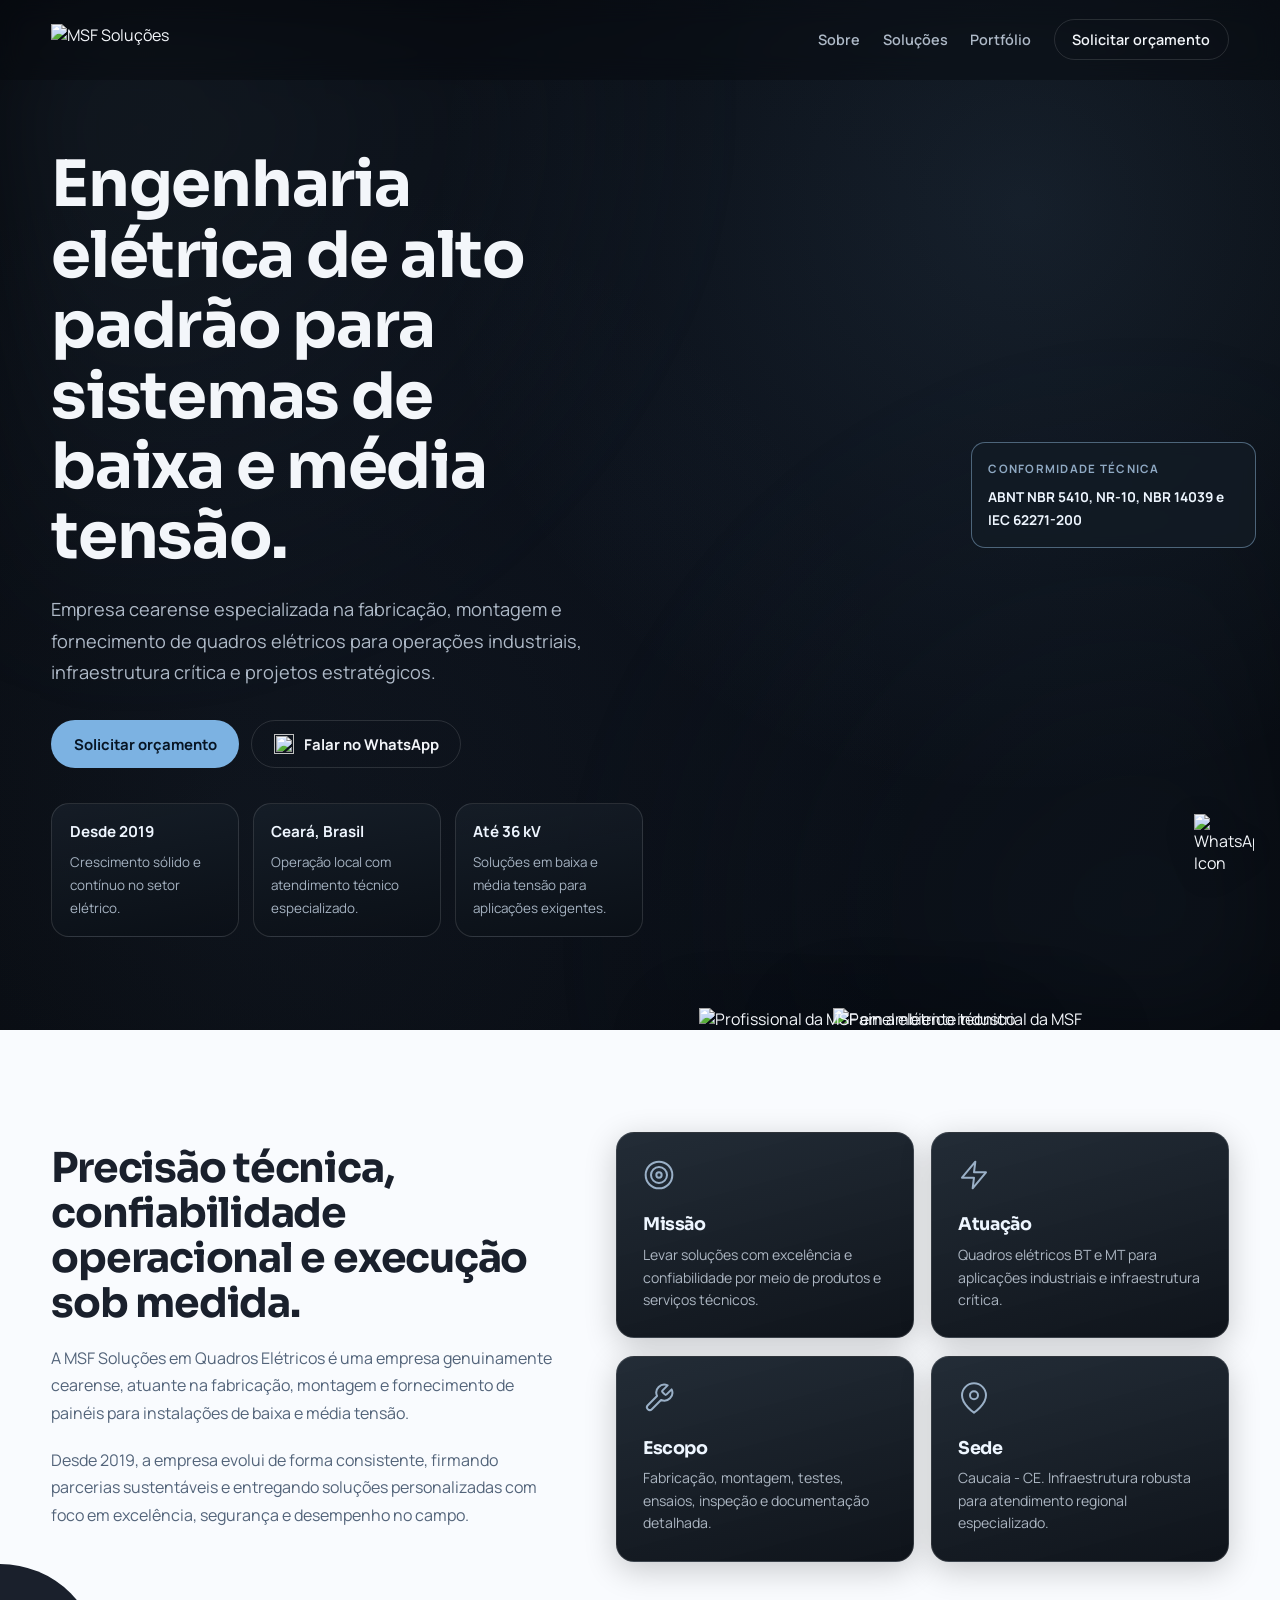
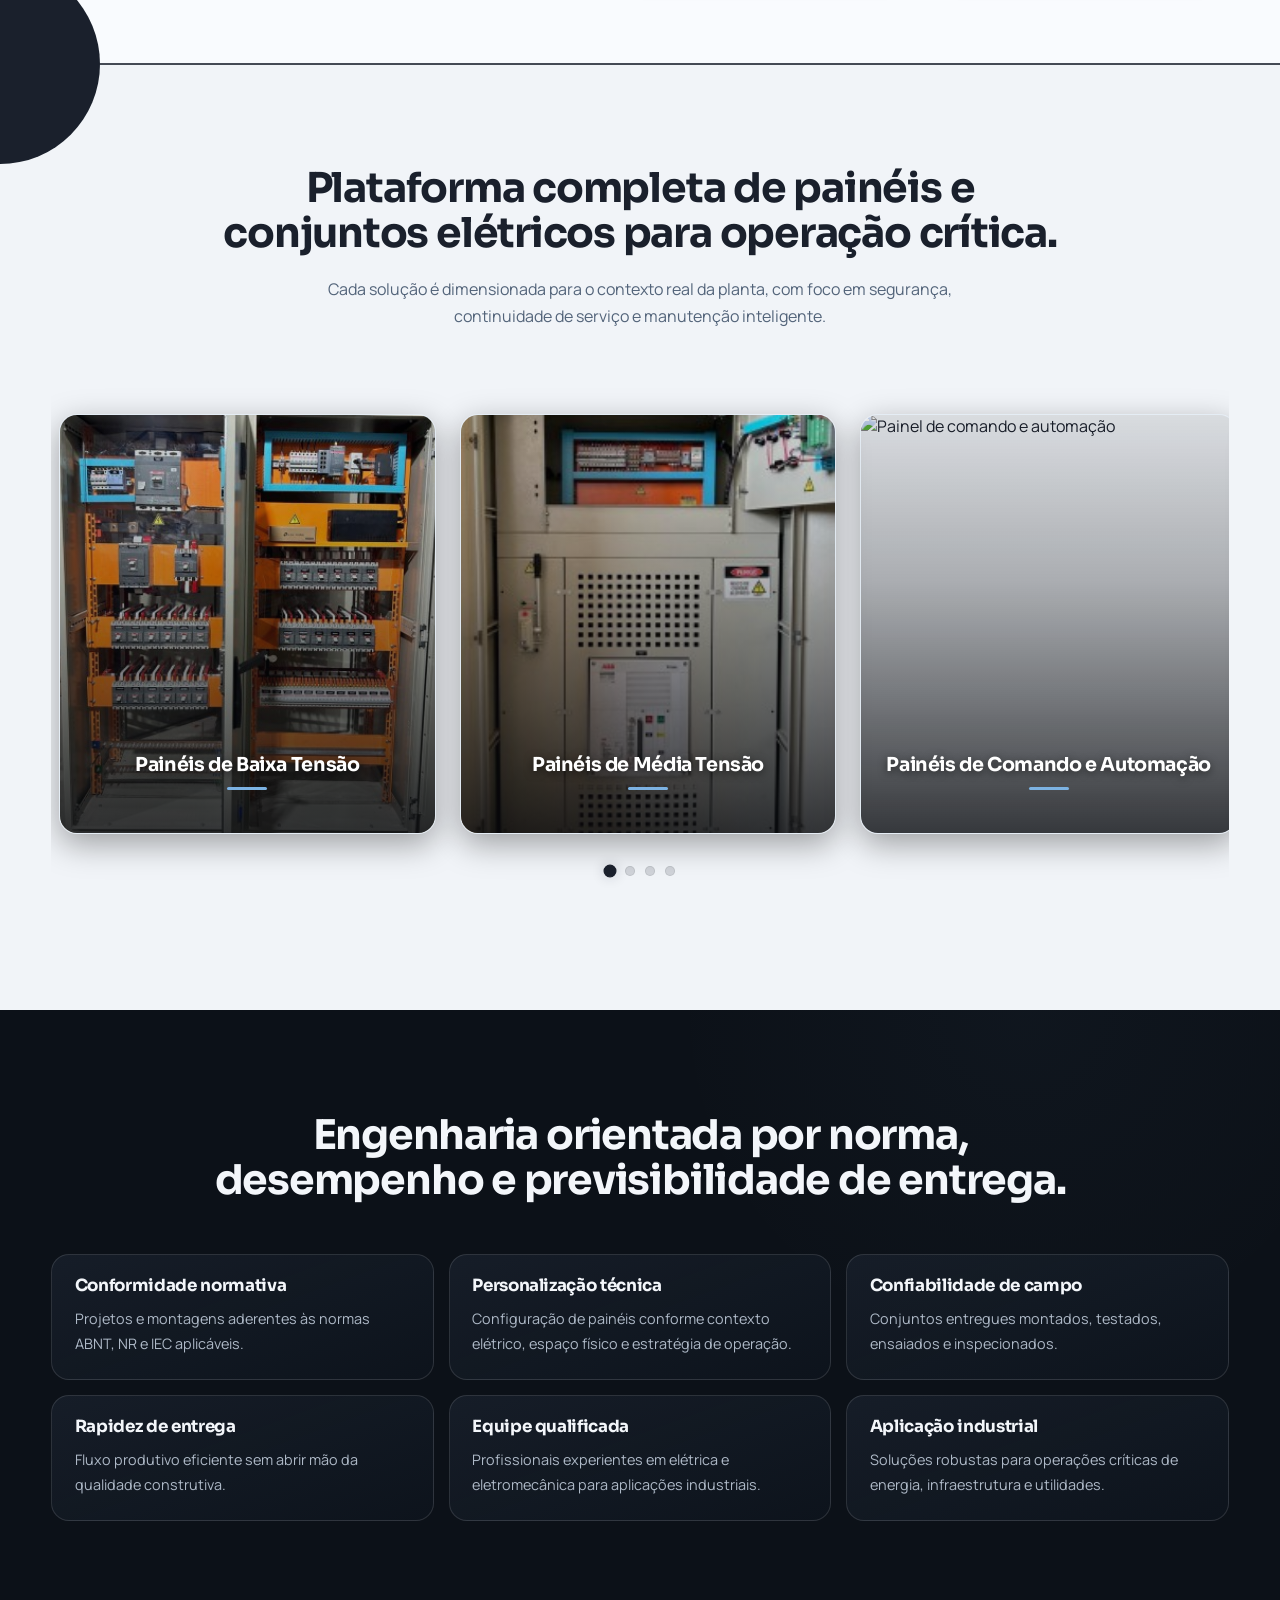
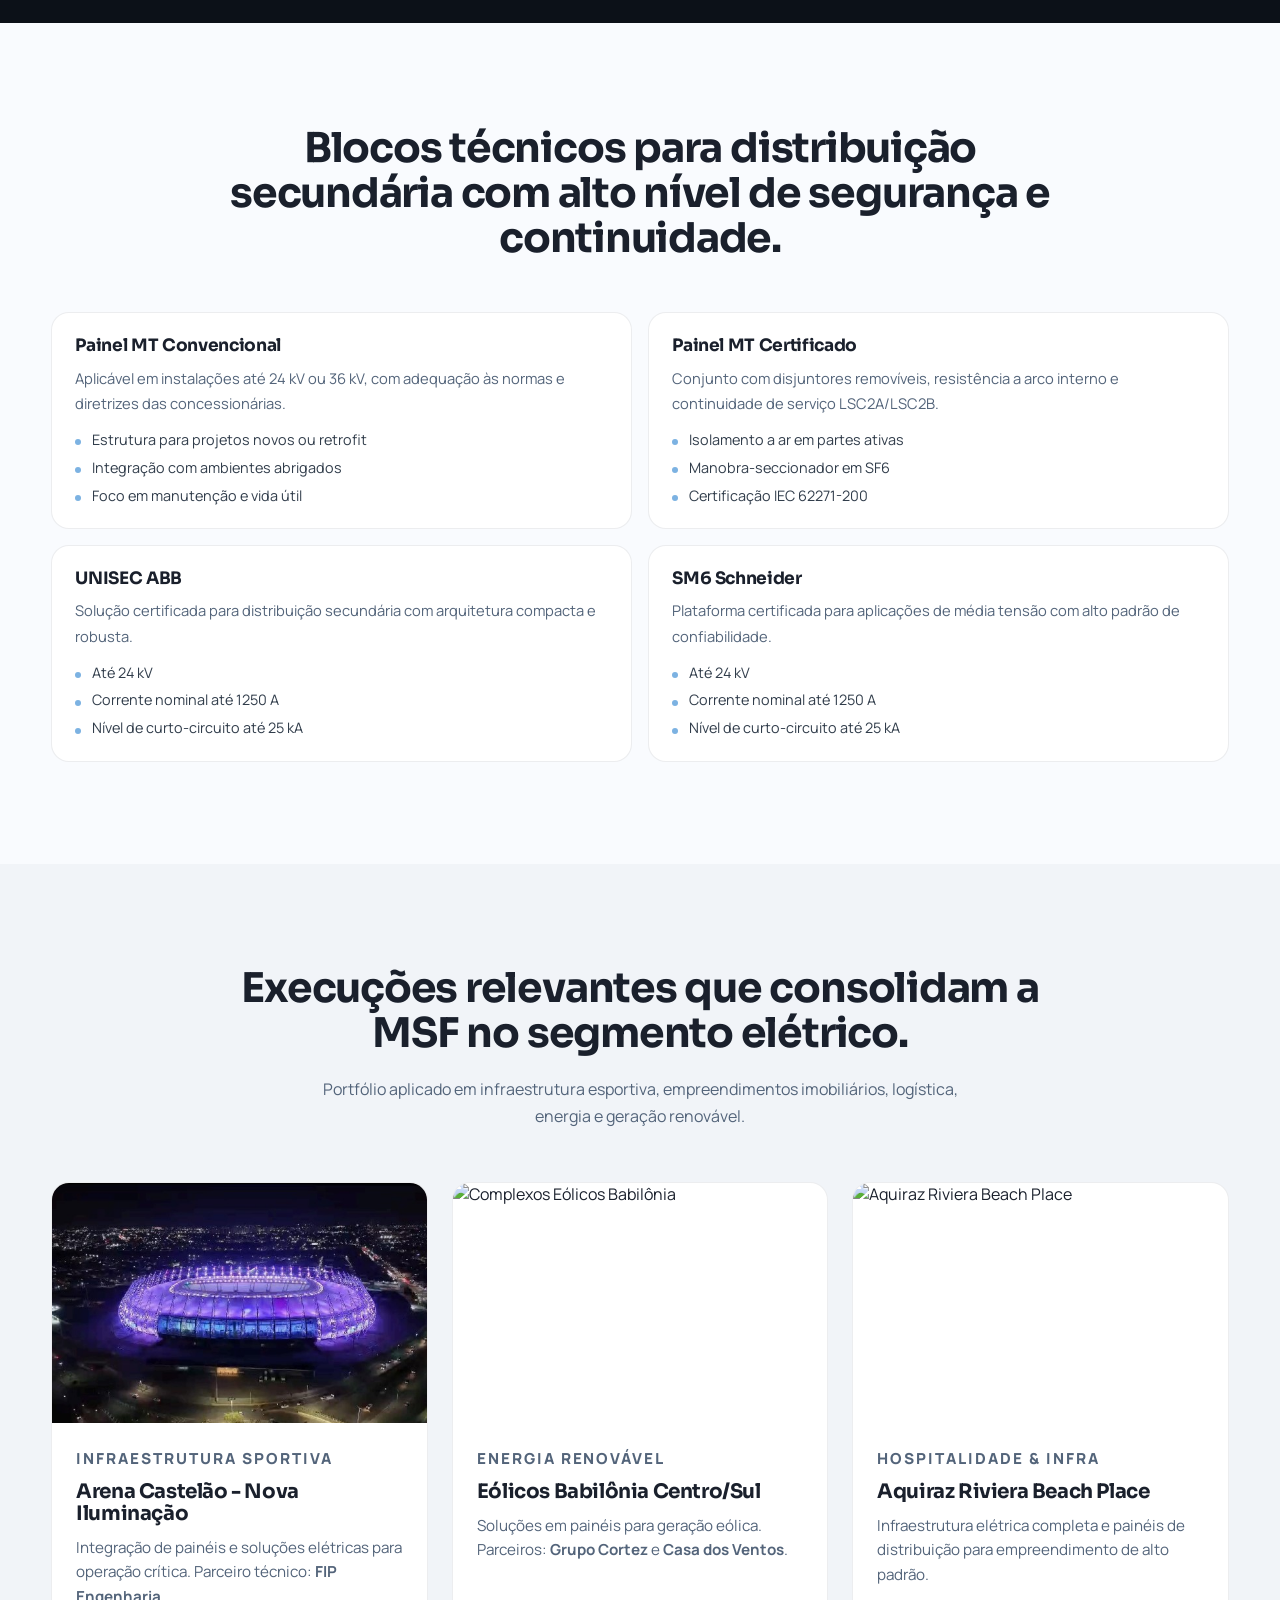
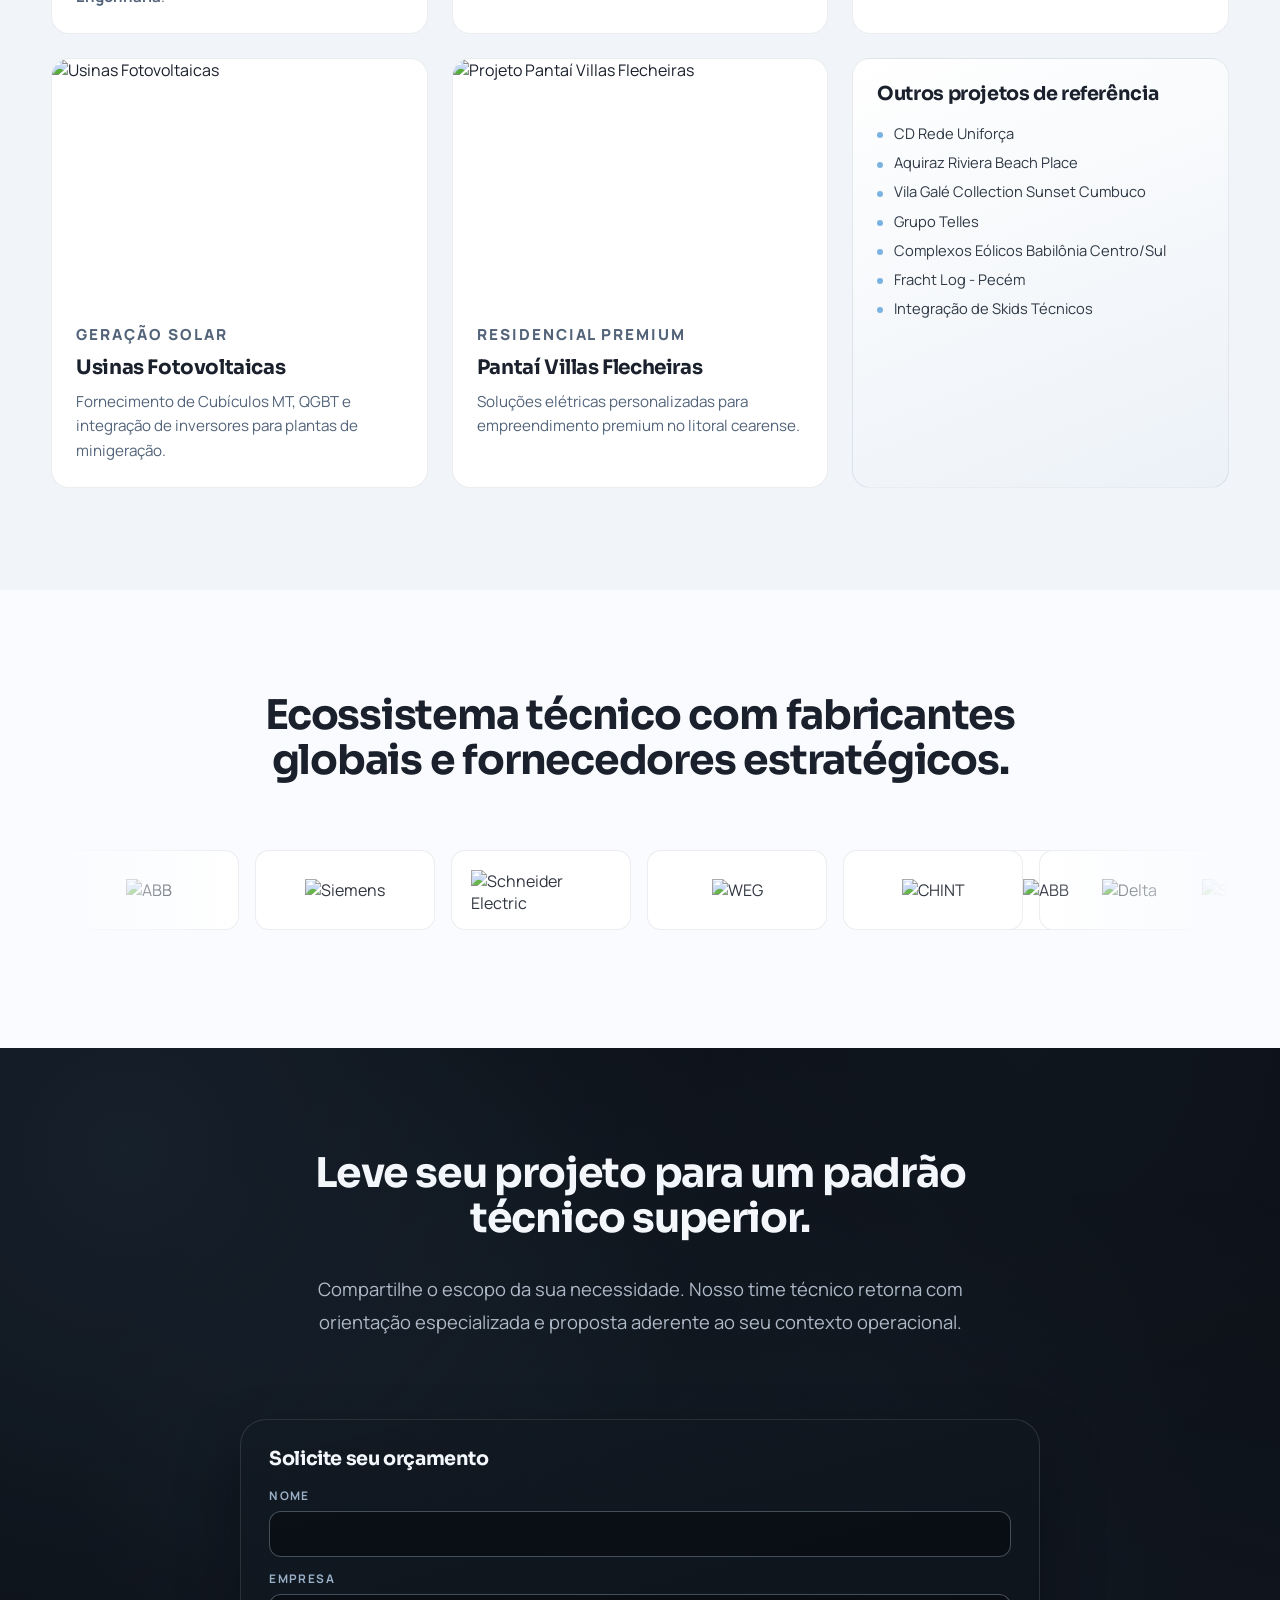
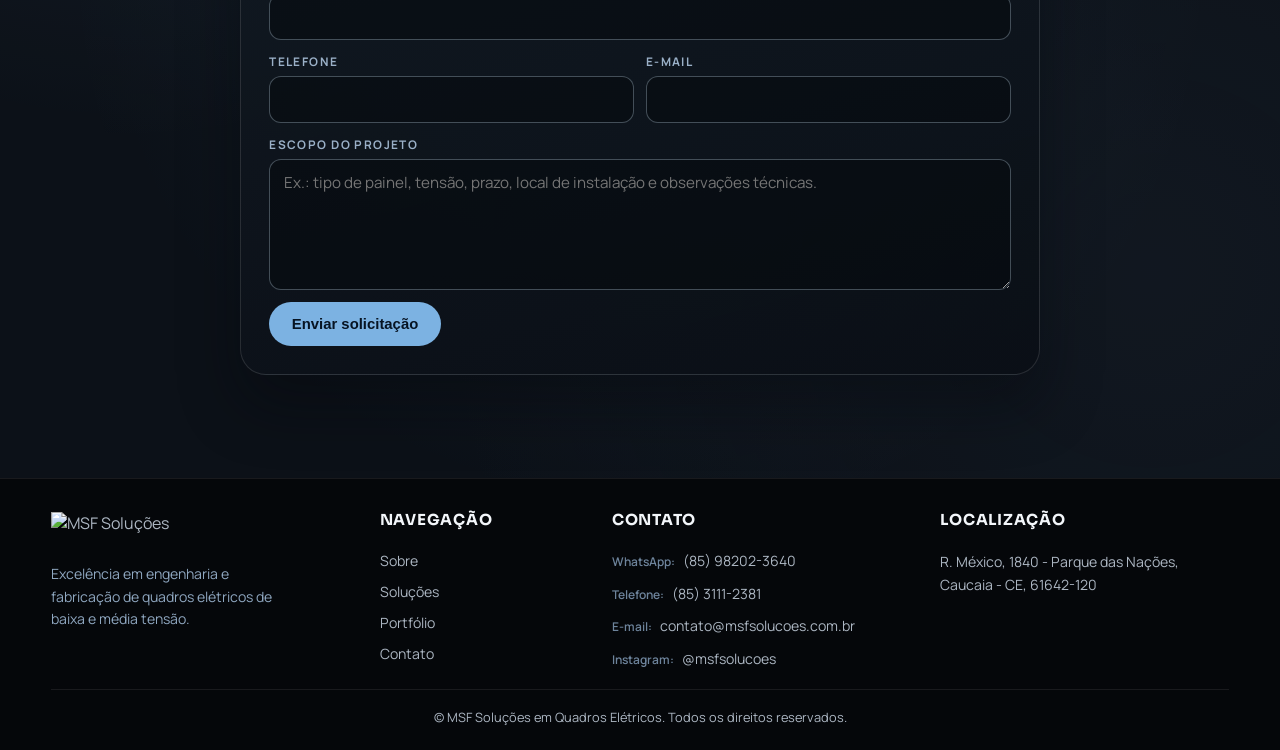
==== commit 360f51c0: "Adicionado um divisor em forma de meia-lua à seção de soluções e atualizado as cores dos pontos do c" ====
--- a/index.html
+++ b/index.html
@@ -133,6 +133,7 @@
 
     <!-- Soluções -->
     <section class="section section-muted" id="solucoes">
+      <div class="divider-half-moon" aria-hidden="true"></div>
       <div class="container">
         <header class="section-header" data-reveal>
           <h2 class="section-title">Plataforma completa de painéis e conjuntos elétricos para operação crítica.</h2>
--- a/styles.css
+++ b/styles.css
@@ -551,6 +551,35 @@
 /* =========================
    Soluções (Carousel + Overlay Cards)
    ========================= */
+#solucoes {
+  position: relative;
+}
+
+.divider-half-moon {
+  position: absolute;
+  top: 0;
+  left: 0;
+  width: clamp(60px, 8vw, 100px);
+  height: clamp(120px, 16vw, 200px);
+  background-color: var(--text-dark);
+  border-radius: 0 100px 100px 0;
+  transform: translateY(-50%);
+  z-index: 10;
+  pointer-events: none;
+}
+
+.divider-half-moon::after {
+  content: "";
+  position: absolute;
+  top: 50%;
+  left: 100%;
+  width: 100vw;
+  height: 2px;
+  background-color: inherit;
+  transform: translateY(-50%);
+  opacity: 0.8;
+}
+
 .solutions-carousel-wrapper {
   position: relative;
   max-width: 100%;
@@ -726,23 +755,23 @@
   width: 10px;
   height: 10px;
   border-radius: 50%;
-  background: rgba(124, 178, 226, 0.2);
-  border: 1px solid rgba(124, 178, 226, 0.1);
+  background: rgba(26, 32, 44, 0.15);
+  border: 1px solid rgba(26, 32, 44, 0.1);
   cursor: pointer;
   transition: all 0.3s cubic-bezier(0.4, 0, 0.2, 1);
   padding: 0;
 }
 
 .carousel-dot:hover {
-  background: rgba(124, 178, 226, 0.5);
+  background: rgba(26, 32, 44, 0.4);
   transform: scale(1.1);
 }
 
 .carousel-dot.is-active {
-  background: var(--accent);
-  border-color: var(--accent);
+  background: var(--text-dark);
+  border-color: var(--text-dark);
   transform: scale(1.3);
-  box-shadow: 0 0 10px rgba(124, 178, 226, 0.4);
+  box-shadow: 0 0 10px rgba(26, 32, 44, 0.2);
 }
 
 /* =========================
